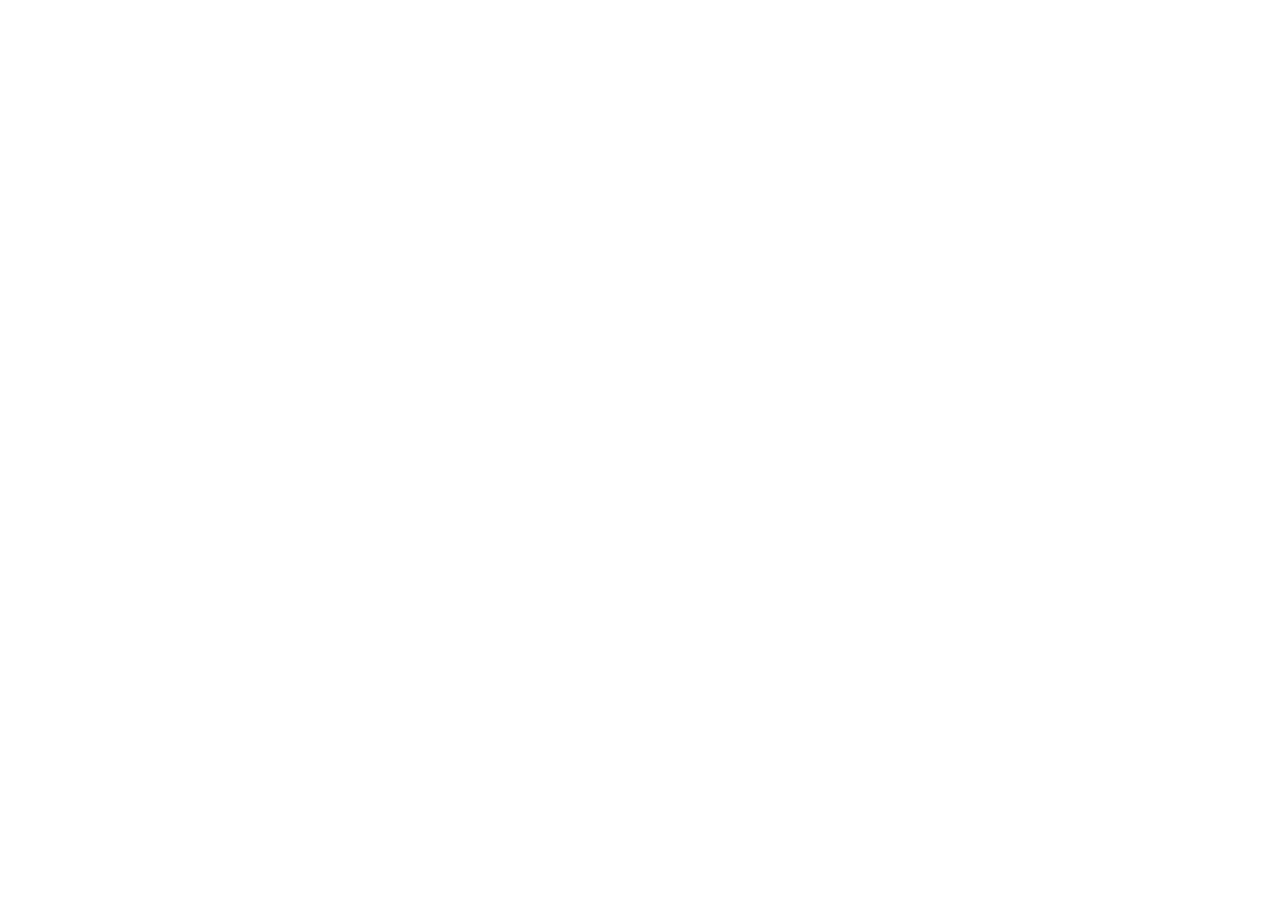
==== observational.html @ ff044c4d "Add files via upload" ====
<!DOCTYPE html>
<html lang="en">
<head>
<meta charset="utf-8">
<meta name="viewport" content="width=device-width, initial-scale=1">
<title>Observational study designs & sample size — Raghavan Parthasarathy</title>
<meta name="description" content="Cross-sectional, case-control, cohort and implementation research: design, sample size, pitfalls and interactive explorers.">
<meta name="author" content="Raghavan Parthasarathy">
<link rel="stylesheet" href="assets/site.css">
</head>
<body>
<div id="chrome"></div>
<div class="tabbar"><div class="tabbar-in" id="tabbar"></div></div>
<div class="shell" id="panes"></div>
<div id="author"></div>
<script src="assets/core.js"></script>
<script src="assets/explorers.js"></script>
<script>
/* =========================================================
   Reference registry.
   checked:true  = author, year, journal, volume and page range
                   verified against PubMed / publisher / indexing
                   service while this file was built.
   checked:false = not machine-verified (usually a book).
   No page or equation numbers are supplied. Fill your own.
   ========================================================= */
var REFS={

/* --- the logic of the case-control study --- */
cornfield1951:{a:"Cornfield J",y:1951,t:"A method of estimating comparative rates from clinical data. Applications to cancer of the lung, breast and cervix",s:"Journal of the National Cancer Institute 1951;11(6):1269–1275",checked:true,
 why:"The paper that made the case–control study respectable. Cornfield showed algebraically that when a disease is rare, the exposure odds ratio you can compute from cases and controls approximates the relative risk you actually wanted but could not measure. Every odds ratio you have ever interpreted as a risk ratio rests on this."},
cornfield1956:{a:"Cornfield J",y:1956,t:"A statistical problem arising from retrospective studies",s:"In: Neyman J, ed. Proceedings of the Third Berkeley Symposium on Mathematical Statistics and Probability, Volume 4. University of California Press, Berkeley: 135–148",checked:true,
 why:"The follow-up, where Cornfield works through interval estimation for the odds ratio. Cited constantly, read rarely."},
woolf1955:{a:"Woolf B",y:1955,t:"On estimating the relation between blood group and disease",s:"Annals of Human Genetics 1955;19(4):251–253",checked:true,
 why:"Three pages that gave epidemiology the variance of the log odds ratio, 1/a + 1/b + 1/c + 1/d. Every confidence interval around an odds ratio, and every precision-based sample size for one, traces back here."},
haldane1956:{a:"Haldane JBS",y:1956,t:"The estimation and significance of the logarithm of a ratio of frequencies",s:"Annals of Human Genetics 1956;20(4):309–311",checked:false,
 why:"The companion note that introduced the ½ continuity adjustment for zero cells — the origin of the 'add 0.5 to every cell' habit. Details not machine-verified in this build."},
mantel1959:{a:"Mantel N, Haenszel W",y:1959,t:"Statistical aspects of the analysis of data from retrospective studies of disease",s:"Journal of the National Cancer Institute 1959;22(4):719–748",checked:false,
 why:"The stratified estimator that let epidemiologists control confounding by hand. Still the reference for pooling across strata. Details not machine-verified in this build."},
miettinen1976:{a:"Miettinen OS",y:1976,t:"Estimability and estimation in case-referent studies",s:"American Journal of Epidemiology 1976;103(2):226–235",checked:true,
 why:"The single most important paper for understanding what a case–control study actually estimates. Miettinen showed the rarity assumption is an artefact of how you sample controls, not a property of the disease. Sample controls from those at risk at each case's onset (density sampling) and the odds ratio estimates the incidence rate ratio with no rarity assumption at all."},
greenland1982:{a:"Greenland S, Thomas DC",y:1982,t:"On the need for the rare disease assumption in case-control studies",s:"American Journal of Epidemiology 1982;116(3):547–553",checked:true,
 why:"Formalises Miettinen's argument and states precisely when the matched and unmatched odds ratios are consistent for the incidence density ratio. Read alongside Miettinen 1976, not instead of it."},
rodrigues1990:{a:"Rodrigues L, Kirkwood BR",y:1990,t:"Case-control designs in the study of common diseases: updates on the demise of the rare disease assumption and the choice of sampling scheme for controls",s:"International Journal of Epidemiology 1990;19(1):205–213",checked:true,
 why:"The paper to read first. It says explicitly that the earlier literature was mathematical and inaccessible to practising epidemiologists, and then explains the three control-sampling schemes in plain language. If you read one item on this page, read this one."},
knol2008:{a:"Knol MJ, Vandenbroucke JP, Scott P, Egger M",y:2008,t:"What do case-control studies estimate? Survey of methods and assumptions in published case-control research",s:"American Journal of Epidemiology 2008;168(9):1073–1081",checked:false,
 why:"An audit showing how rarely published case–control papers state which control-sampling scheme they used — and therefore what their odds ratio means. Details not machine-verified in this build."},

/* --- design types --- */
prentice1986:{a:"Prentice RL",y:1986,t:"A case-cohort design for epidemiologic cohort studies and disease prevention trials",s:"Biometrika 1986;73(1):1–11",checked:true,
 why:"Defines the case-cohort design: measure expensive covariates only on the cases plus a random subcohort drawn from the whole cohort at baseline. Because the subcohort is a sample of the base, the ratio you estimate is a risk ratio directly — no rarity assumption — and the same subcohort serves several different outcomes."},
kupper1975:{a:"Kupper LL, McMichael AJ, Spirtas R",y:1975,t:"A hybrid epidemiologic study design useful in estimating relative risk",s:"Journal of the American Statistical Association 1975;70(351):524–528",checked:false,
 why:"The case-base design, which anticipates the case-cohort idea by a decade. Volume and page details not machine-verified in this build."},
liddell1977:{a:"Liddell FDK, McDonald JC, Thomas DC",y:1977,t:"Methods of cohort analysis: appraisal by application to asbestos mining",s:"Journal of the Royal Statistical Society Series A 1977;140(4):469–491",checked:false,
 why:"An early and influential demonstration of sampling controls from the risk set inside a cohort — what we now call the nested case–control design. Details not machine-verified in this build."},
maclure1991:{a:"Maclure M",y:1991,t:"The case-crossover design: a method for studying transient effects on the risk of acute events",s:"American Journal of Epidemiology 1991;133(2):144–153",checked:true,
 why:"Each case serves as its own control: you compare exposure in the hazard window just before the event with exposure in earlier reference windows in the same person. Every fixed characteristic of that person — genotype, chronic habits, socioeconomic position — is controlled by construction. Illustrated with the triggering of myocardial infarction."},
maclure2000:{a:"Maclure M, Mittleman MA",y:2000,t:"Should we use a case-crossover design?",s:"Annual Review of Public Health 2000;21:193–221",checked:false,
 why:"The sober follow-up nine years later, covering when the design fails. Details not machine-verified in this build."},
suissa1995:{a:"Suissa S",y:1995,t:"The case-time-control design",s:"Epidemiology 1995;6(3):248–253",checked:false,
 why:"Extends the case-crossover to handle exposures with a secular time trend, by using a control series to estimate and remove the trend. Details not machine-verified in this build."},
farrington1995:{a:"Farrington CP",y:1995,t:"Relative incidence estimation from case series for vaccine safety evaluation",s:"Biometrics 1995;51(1):228–235",checked:false,
 why:"The self-controlled case series, the other major case-only design, widely used in vaccine safety. Details not machine-verified in this build."},
jackson2013:{a:"Jackson ML, Nelson JC",y:2013,t:"The test-negative design for estimating influenza vaccine effectiveness",s:"Vaccine 2013;31(17):2165–2168",checked:true,
 why:"Formalises the design now standard for vaccine effectiveness: enrol everyone presenting with the syndrome, test them all, and compare vaccination odds in test-positives with test-negatives. Restricting to care-seekers is the point — it holds health-seeking behaviour roughly constant between the two groups."},
sullivan2016:{a:"Sullivan SG, Tchetgen Tchetgen EJ, Cowling BJ",y:2016,t:"Theoretical basis of the test-negative study design for assessment of influenza vaccine effectiveness",s:"American Journal of Epidemiology 2016;184(5):345–353",checked:false,
 why:"Sets out the assumptions under which the test-negative odds ratio is unbiased. Details not machine-verified in this build."},
wacholder1:{a:"Wacholder S, McLaughlin JK, Silverman DT, Mandel JS",y:1992,t:"Selection of controls in case-control studies: I. Principles",s:"American Journal of Epidemiology 1992;135(9):1019–1028",checked:true,
 why:"The three principles that govern control selection: the study base principle (compare within one base), deconfounding, and comparable accuracy of exposure measurement. Any control group can be judged against these three."},
wacholder2:{a:"Wacholder S, Silverman DT, McLaughlin JK, Mandel JS",y:1992,t:"Selection of controls in case-control studies: II. Types of controls",s:"American Journal of Epidemiology 1992;135(9):1029–1041",checked:true,
 why:"Population, neighbourhood, hospital, registry, medical practice, friend and relative controls, each assessed against the principles in paper I, plus the problems of deceased controls and proxy respondents."},
wacholder3:{a:"Wacholder S, Silverman DT, McLaughlin JK, Mandel JS",y:1992,t:"Selection of controls in case-control studies: III. Design options",s:"American Journal of Epidemiology 1992;135(9):1042–1050",checked:true,
 why:"Matching, the control-to-case ratio, choosing between nested case–control and case-cohort, and two-stage sampling. This is where the design decisions that drive sample size actually get made."},
berkson1946:{a:"Berkson J",y:1946,t:"Limitations of the application of fourfold table analysis to hospital data",s:"Biometrics Bulletin 1946;2(3):47–53",checked:true,
 why:"Why hospital controls can manufacture associations that do not exist in the population. Berkson found that hospital data appeared to show diabetes protecting against gallbladder disease. It did not; the selection did. Reprinted with commentary in the International Journal of Epidemiology 2014;43(2):511–515."},

/* --- sample size methods --- */
schlesselman1974:{a:"Schlesselman JJ",y:1974,t:"Sample size requirements in cohort and case-control studies of disease",s:"American Journal of Epidemiology 1974;99(6):381–384",checked:true,
 why:"Four pages that put case–control sample size into the hands of epidemiologists. The move is simple and still the standard one: convert the odds ratio you want to detect into the exposure prevalence it implies among cases, then apply the ordinary two-proportion formula."},
schlesselman1982:{a:"Schlesselman JJ",y:1982,t:"Case-control studies: design, conduct, analysis",s:"Oxford University Press, New York",checked:false,
 why:"The book-length version and still the standard reference text for the design. Bibliographic details not machine-verified; locator not supplied."},
breslowday1980:{a:"Breslow NE, Day NE",y:1980,t:"Statistical methods in cancer research. Volume 1: the analysis of case-control studies",s:"IARC Scientific Publications No. 32. International Agency for Research on Cancer, Lyon",checked:false,
 why:"The canonical technical treatment. Free from the IARC publications site. Details not machine-verified; locator not supplied."},
fleiss1980:{a:"Fleiss JL, Tytun A, Ury HK",y:1980,t:"A simple approximation for calculating sample sizes for comparing independent proportions",s:"Biometrics 1980;36(2):343–346",checked:true,
 why:"The continuity-corrected two-proportion formula, generalised to unequal group sizes. This is what sits underneath almost every case–control sample size you will compute."},
casagrande1978:{a:"Casagrande JT, Pike MC, Smith PG",y:1978,t:"An improved approximate formula for calculating sample sizes for comparing two binomial distributions",s:"Biometrics 1978;34(3):483–486",checked:true,
 why:"The equal-allocation continuity correction that Fleiss, Tytun and Ury then generalised."},
connor1987:{a:"Connor RJ",y:1987,t:"Sample size for testing differences in proportions for the paired-sample design",s:"Biometrics 1987;43(1):207–211",checked:true,
 why:"The sample size formula for McNemar's test, which is what a pair-matched case–control study is analysed with. Deliberately more conservative than Miettinen's earlier approximation."},
miettinen1969:{a:"Miettinen OS",y:1969,t:"Individual matching with multiple controls in the case of all-or-none responses",s:"Biometrics 1969;25(2):339–355",checked:true,
 why:"The original treatment of power for individually matched designs with more than one control per case."},
ury1975:{a:"Ury HK",y:1975,t:"Efficiency of case-control studies with multiple controls per case: continuous or dichotomous data",s:"Biometrics 1975;31(3):643–649",checked:true,
 why:"Quantifies exactly what each additional control buys you. The relative efficiency of M controls per case compared with one is 2M/(M+1), which is where the familiar advice to stop at four comes from."},
gail1976:{a:"Gail M, Williams R, Byar DP, Brown C",y:1976,t:"How many controls?",s:"Journal of Chronic Diseases 1976;29(11):723–731",checked:true,
 why:"The paper everyone cites for the four-controls rule of thumb, and worth reading because it frames the question as a cost problem rather than a statistical one."},
dupont1988:{a:"Dupont WD",y:1988,t:"Power calculations for matched case-control studies",s:"Biometrics 1988;44(4):1157–1168",checked:true,
 why:"The practical parameterisation for matched designs: exposure prevalence among controls p₀, the odds ratio ψ, and — the crucial extra term — φ, the correlation in exposure between a case and its matched control. It quantifies the power you lose as matching makes case and control more alike in exposure."},
parker1986:{a:"Parker RA, Bregman DJ",y:1986,t:"Sample size for individually matched case-control studies",s:"Biometrics 1986;42(4):919–926",checked:false,
 why:"An alternative parameterisation for matched designs, still implemented in some software. Details not machine-verified in this build."},
hsieh1998:{a:"Hsieh FY, Bloch DA, Larsen MD",y:1998,t:"A simple method of sample size calculation for linear and logistic regression",s:"Statistics in Medicine 1998;17(14):1623–1634",checked:true,
 why:"How to inflate a two-group sample size when the analysis will be a regression adjusting for covariates. The variance inflation factor 1/(1 − R²) comes from here."},
lwanga1991:{a:"Lwanga SK, Lemeshow S",y:1991,t:"Sample size determination in health studies: a practical manual",s:"World Health Organization, Geneva. 80 pp. ISBN 92-4-154405-8",checked:true,
 why:"The field manual for prevalence surveys and simple comparative studies. Formulae in plain language, then fifty pages of look-up tables. Free from the WHO repository."},
cochran1977:{a:"Cochran WG",y:1977,t:"Sampling techniques",s:"3rd edition. Wiley, New York",checked:false,
 why:"The authority on survey sampling, including the finite population correction and the treatment of stratification and clustering. Details not machine-verified; locator not supplied."},
kish1965:{a:"Kish L",y:1965,t:"Survey sampling",s:"Wiley, New York",checked:false,
 why:"Where the design effect comes from as a concept. Details not machine-verified; locator not supplied."},
bennett1991:{a:"Bennett S, Woods T, Liyanage WM, Smith DL",y:1991,t:"A simplified general method for cluster-sample surveys of health in developing countries",s:"World Health Statistics Quarterly 1991;44(3):98–106",checked:true,
 why:"How to size and run a cluster survey when you are not a statistician: the self-weighting design based on the WHO Expanded Programme on Immunization, the rate of homogeneity, and how to get standard errors right for the design. Free from the WHO IRIS repository."},
henderson1982:{a:"Henderson RH, Sundaresan T",y:1982,t:"Cluster sampling to assess immunization coverage: a review of experience with a simplified sampling method",s:"Bulletin of the World Health Organization 1982;60(2):253–260",checked:false,
 why:"The original 30-by-7 EPI cluster survey. Details not machine-verified in this build."},
buderer1996:{a:"Buderer NMF",y:1996,t:"Statistical methodology: I. Incorporating the prevalence of disease into the sample size calculation for sensitivity and specificity",s:"Academic Emergency Medicine 1996;3(9):895–900",checked:true,
 why:"Relevant here because a diagnostic accuracy study is a cross-sectional study with two nested precision targets, and because it shows how prevalence drives the number you must screen."},

/* --- pitfalls and interpretation --- */
neyman1955:{a:"Neyman J",y:1955,t:"Statistics — servant of all sciences",s:"Science 1955;122(3166):401–406",checked:false,
 why:"The origin of prevalence–incidence bias, now usually called Neyman bias: prevalent cases are survivors, so a cross-sectional study of a disease with variable survival studies the determinants of surviving with it as much as the determinants of getting it. Details not machine-verified in this build."},
neymanpearson1933:{a:"Neyman J, Pearson ES",y:1933,t:"On the problem of the most efficient tests of statistical hypotheses",s:"Philosophical Transactions of the Royal Society of London, Series A 1933;231:289–337",checked:false,
 why:"Where α and β came from as a formal pair. Every sample size formula on this page is an application of the framework in this paper. Details not machine-verified in this build."},
wilson1927:{a:"Wilson EB",y:1927,t:"Probable inference, the law of succession, and statistical inference",s:"Journal of the American Statistical Association 1927;22(158):209–212",checked:false,
 why:"The score interval for a proportion, which behaves far better than the textbook Wald interval when the proportion is near 0 or 1 — exactly the situation in most prevalence surveys. Details not machine-verified in this build."},
agresti1998:{a:"Agresti A, Coull BA",y:1998,t:"Approximate is better than 'exact' for interval estimation of binomial proportions",s:"The American Statistician 1998;52(2):119–126",checked:false,
 why:"The modern case against the Wald interval, and for Wilson-type intervals. Details not machine-verified in this build."},
brown2001:{a:"Brown LD, Cai TT, DasGupta A",y:2001,t:"Interval estimation for a binomial proportion",s:"Statistical Science 2001;16(2):101–133",checked:false,
 why:"The definitive treatment of how badly the Wald interval behaves and why. Details not machine-verified in this build."},
hoenig2001:{a:"Hoenig JM, Heisey DM",y:2001,t:"The abuse of power: the pervasive fallacy of power calculations for data analysis",s:"The American Statistician 2001;55(1):19–24",checked:false,
 why:"Why computing power after you have the data tells you nothing the confidence interval has not already told you. Details not machine-verified in this build."},
schulz2005:{a:"Schulz KF, Grimes DA",y:2005,t:"Sample size calculations in randomised trials: mandatory and mystical",s:"The Lancet 2005;365(9467):1348–1353",checked:false,
 why:"On how often the reported calculation is reverse-engineered from the sample that was feasible. Written about trials, true of observational studies too. Details not machine-verified in this build."},
greenland2016:{a:"Greenland S, Mansournia MA, Altman DG",y:2016,t:"Sparse data bias: a problem hiding in plain sight",s:"BMJ 2016;352:i1981",checked:false,
 why:"What goes wrong when cells are small — the odds ratio from a logistic model becomes badly biased away from the null. A sample size problem that shows up at analysis. Details not machine-verified in this build."},
vonelm2007:{a:"von Elm E, Altman DG, Egger M, Pocock SJ, Gøtzsche PC, Vandenbroucke JP",y:2007,t:"The Strengthening the Reporting of Observational Studies in Epidemiology (STROBE) statement: guidelines for reporting observational studies",s:"The Lancet 2007;370(9596):1453–1457",checked:false,
 why:"Item 10 asks you to explain how the study size was arrived at. Most papers do not. Details not machine-verified in this build."},
rothman2008:{a:"Rothman KJ, Greenland S, Lash TL",y:2008,t:"Modern epidemiology",s:"3rd edition. Lippincott Williams & Wilkins, Philadelphia",checked:false,
 why:"The reference text for everything on this page. A 4th edition (Lash, VanderWeele, Haneuse, Rothman) exists — record which you used. Details not machine-verified; locator not supplied."}
};

/* =========================================================
   Glossary — every symbol, in words a non-statistician uses
   ========================================================= */
var GLOSSARY=[
 ['n','sample size','How many people (or pairs, or clusters) you need. In matched designs it means pairs, not individuals — read the label carefully.'],
 ['&alpha;','significance level','How often you are willing to cry wolf. At α = 0.05 you accept a 1-in-20 chance of declaring an association when there is none. It is a convention, not a law of nature.'],
 ['&beta;','type II error rate','How often you are willing to miss something real. Power is 1 − β.'],
 ['1&minus;&beta;','power','The chance you will detect the association if it truly exists at the size you specified. At 80% power you accept a 1-in-5 chance of missing it — which is a lot more risk than most people realise they have signed up for.'],
 ['z<sub>1&minus;&alpha;/2</sub>','significance multiplier','A fixed number that comes from α. 1.96 for two-sided 5%, 2.576 for 1%. Nothing more mysterious than that.'],
 ['z<sub>1&minus;&beta;</sub>','power multiplier','A fixed number that comes from power. 0.842 for 80%, 1.282 for 90%.'],
 ['p','prevalence or proportion','The fraction of a group with the characteristic. In a survey, what you are trying to measure. In a comparison, what you are comparing.'],
 ['d','absolute precision','How far off you are willing to be, in percentage points. d = 0.05 means you will accept an answer of ±5 points.'],
 ['&epsilon;','relative precision','How far off you are willing to be, as a fraction of the thing itself. ±20% of a prevalence of 2% is ±0.4 points, which is a brutally demanding target.'],
 ['p<sub>0</sub>','exposure among controls','The fraction of people <em>without</em> the disease who had the exposure. In a case–control study this is the number you have to find from external data, and it drives the answer more than anything else.'],
 ['p<sub>1</sub>','exposure among cases','The fraction of people <em>with</em> the disease who had the exposure. You do not guess this — you derive it from p₀ and the odds ratio you want to detect.'],
 ['OR, &psi;','odds ratio','How much more common the exposure is among cases than controls, expressed as a ratio of odds. The quantity a case–control study actually estimates.'],
 ['RR','risk ratio','How much more likely the disease is among the exposed. What you usually wanted. The odds ratio approximates it only when the disease is uncommon, or when you sampled controls in one of the specific ways described below.'],
 ['k, M','controls per case','How many controls you recruit for each case. Raising it helps, but with sharply diminishing returns after about four.'],
 ['&phi;','matching correlation','How similar a case and its matched control are in their exposure, on a scale from 0 to 1. The more successfully you matched on something related to the exposure, the higher φ is, and the more people you need. This is the price of matching.'],
 ['&pi;<sub>10</sub>, &pi;<sub>01</sub>','discordant pair probabilities','In a matched study, the fractions of pairs where the case was exposed but the control was not, and vice versa. Pairs where both or neither were exposed contribute nothing to the analysis.'],
 ['DE','design effect','How much your effective sample size shrinks because you sampled in clusters rather than individually. DE = 2 means you need twice as many people to learn the same amount.'],
 ['&rho;','intracluster correlation','How alike people in the same village or clinic are. Small numbers matter a lot when clusters are large.'],
 ['N','population size','Used only for the finite population correction, and only worth bothering with when your sample is more than about 5% of the population.'],
 ['VIF','variance inflation factor','How much extra sample you need because the analysis will adjust for covariates that are correlated with the exposure. Equals 1/(1 − R²).'],
 ['R<sup>2</sup>','covariate correlation','How much of the exposure is explained by the confounders you will adjust for. If they explain nothing, adjustment is free; if they explain half, you need twice the sample.']
];
</script>
<script>
/* ==========================================================
   Content sections
   ========================================================== */
var V=function(s){return '<span class="m">'+s+'</span>';};
var FR=function(a,b){return '<span class="frac"><span>'+a+'</span><span>'+b+'</span></span>';};
var SQ=function(s){return '&radic;<span class="rad">'+s+'</span>';};
var zA='<span class="m">z</span><sub>1&minus;&alpha;/2</sub>', zB='<span class="m">z</span><sub>1&minus;&beta;</sub>';

/* ===== EXTRA REFERENCES: cohort + implementation research ===== */
Object.assign(REFS,{
doll1954:{a:"Doll R, Hill AB",y:1954,t:"The mortality of doctors in relation to their smoking habits: a preliminary report",s:"British Medical Journal 1954;1(4877):1451–1455",checked:false,link:"https://pubmed.ncbi.nlm.nih.gov/13160495/",
 why:"The British Doctors Study. The founding demonstration that a cohort followed prospectively can establish an exposure–disease relationship, and still the best worked example of why follow-up duration matters more than headcount. Details not machine-verified in this build."},
breslowday1987:{a:"Breslow NE, Day NE",y:1987,t:"Statistical methods in cancer research. Volume 2: the design and analysis of cohort studies",s:"IARC Scientific Publications No. 82. International Agency for Research on Cancer, Lyon",checked:false,link:"https://publications.iarc.fr/",
 why:"The technical companion to Volume 1. Person-time, standardised rates, Poisson regression, and the sample size implications of each. Free from IARC. Locator not supplied."},
gail1974:{a:"Gail M",y:1974,t:"Power computations for designing comparative Poisson trials",s:"Biometrics 1974;30(2):231–237",checked:false,link:"https://pubmed.ncbi.nlm.nih.gov/4833140/",
 why:"Sample size for comparing event rates in person-time, which is what a cohort with variable follow-up actually needs. Details not machine-verified in this build."},
peduzzi1996:{a:"Peduzzi P, Concato J, Kemper E, Holford TR, Feinstein AR",y:1996,t:"A simulation study of the number of events per variable in logistic regression analysis",s:"Journal of Clinical Epidemiology 1996;49(12):1373–1379",checked:false,link:"https://pubmed.ncbi.nlm.nih.gov/8970487/",
 why:"Origin of the ten-events-per-variable rule. In a cohort the binding constraint on your regression is the number of events, not the number of people. Details not machine-verified in this build."},
vittinghoff2007:{a:"Vittinghoff E, McCulloch CE",y:2007,t:"Relaxing the rule of ten events per variable in logistic and Cox regression",s:"American Journal of Epidemiology 2007;165(6):710–718",checked:false,link:"https://pubmed.ncbi.nlm.nih.gov/17182981/",
 why:"Shows the rule is conservative in many realistic settings. Read alongside Peduzzi rather than instead of it. Details not machine-verified in this build."},
riley2019:{a:"Riley RD, Snell KIE, Ensor J, et al.",y:2019,t:"Minimum sample size for developing a multivariable prediction model (three-part series)",s:"Statistics in Medicine 2019",checked:false,link:"https://cran.r-project.org/package=pmsampsize",
 why:"If the cohort's purpose is a prediction model rather than an association, none of the formulae here apply. Use pmsampsize. Details not machine-verified in this build."},
clark2002:{a:"Clark TG, Altman DG, De Stavola BL",y:2002,t:"Quantification of the completeness of follow-up",s:"The Lancet 2002;359(9314):1309–1310",checked:false,link:"https://pubmed.ncbi.nlm.nih.gov/11965278/",
 why:"How to report follow-up completeness honestly, using person-time rather than headcount. Details not machine-verified in this build."},
curran2012:{a:"Curran GM, Bauer M, Mittman B, Pyne JM, Stetler C",y:2012,t:"Effectiveness-implementation hybrid designs: combining elements of clinical effectiveness and implementation research to enhance public health impact",s:"Medical Care 2012;50(3):217–226",checked:true,link:"https://pubmed.ncbi.nlm.nih.gov/22310560/",
 why:"Defines the three hybrid types. Type 1 tests effectiveness while observing implementation; type 2 tests both; type 3 tests an implementation strategy while watching clinical outcomes. Knowing which type you are running determines which outcome your sample size is powered for — the single most common failure in implementation protocols."},
bernal2017:{a:"Lopez Bernal J, Cummins S, Gasparrini A",y:2017,t:"Interrupted time series regression for the evaluation of public health interventions: a tutorial",s:"International Journal of Epidemiology 2017;46(1):348–355",checked:true,link:"https://pubmed.ncbi.nlm.nih.gov/27283160/",
 why:"The standard tutorial, with a worked example on the Italian smoking ban and downloadable data and code. Covers over-dispersion, autocorrelation, seasonality and time-varying confounding. Note that the original regression equation contained an error, corrected in 2020 — use the corrigendum's version."},
bernalCorr:{a:"Lopez Bernal J, Cummins S, Gasparrini A",y:2020,t:"Corrigendum to: Interrupted time series regression for the evaluation of public health interventions: a tutorial",s:"International Journal of Epidemiology 2020;49(4):1414",checked:true,link:"https://pubmed.ncbi.nlm.nih.gov/32879971/",
 why:"The correction. The originally published algebraic definition of the ITS model could lead to erroneous interpretation of the parameters. The corrected model is Yt = β₀ + β₁T + β₂Xt + β₃(T − T₀)Xt. If you learned ITS from the 2017 paper before 2020, re-read this."},
bernalControls:{a:"Lopez Bernal J, Cummins S, Gasparrini A",y:2018,t:"The use of controls in interrupted time series studies of public health interventions",s:"International Journal of Epidemiology 2018",checked:false,link:"https://academic.oup.com/ije",
 why:"The companion on controlled ITS, which is what turns a weak design into a reasonably strong one. Details not machine-verified in this build."},
wagner2002:{a:"Wagner AK, Soumerai SB, Zhang F, Ross-Degnan D",y:2002,t:"Segmented regression analysis of interrupted time series studies in medication use research",s:"Journal of Clinical Pharmacy and Therapeutics 2002;27(4):299–309",checked:false,link:"https://pubmed.ncbi.nlm.nih.gov/12174032/",
 why:"The other standard ITS tutorial, and the source of the widely quoted guidance on how many time points you need. Details not machine-verified in this build."},
proctor2011:{a:"Proctor E, Silmere H, Raghavan R, et al.",y:2011,t:"Outcomes for implementation research: conceptual distinctions, measurement challenges, and research agenda",s:"Administration and Policy in Mental Health 2011;38(2):65–76",checked:false,link:"https://pubmed.ncbi.nlm.nih.gov/20957426/",
 why:"Defines the eight implementation outcomes — acceptability, adoption, appropriateness, feasibility, fidelity, cost, penetration, sustainability — that are distinct from clinical outcomes and must be powered separately. Details not machine-verified in this build."},
glasgow1999:{a:"Glasgow RE, Vogt TM, Boles SM",y:1999,t:"Evaluating the public health impact of health promotion interventions: the RE-AIM framework",s:"American Journal of Public Health 1999;89(9):1322–1327",checked:false,link:"https://pubmed.ncbi.nlm.nih.gov/10474547/",
 why:"Reach, Effectiveness, Adoption, Implementation, Maintenance. The framework that tells you which quantities an implementation study must measure. Details not machine-verified in this build."},
dimick2014:{a:"Dimick JB, Ryan AM",y:2014,t:"Methods for evaluating changes in health care policy: the difference-in-differences approach",s:"JAMA 2014;312(22):2401–2402",checked:false,link:"https://pubmed.ncbi.nlm.nih.gov/25490331/",
 why:"The clearest short statement of difference-in-differences and its parallel-trends assumption. Details not machine-verified in this build."}
});

/* ===== NEW SECTIONS ===== */
var COHORT_SECTION={id:'cohort',nav:'Cohort studies',title:'Cohort studies: sizing a study that has to wait',html:
`<p>A cohort study samples on exposure and waits. That single structural fact — that you are buying <em>time</em> as well as people — changes almost everything about how the sample size is argued.</p>
<p>In a case–control study the cases already exist. In a cohort study you must generate them, and generating them costs follow-up. The design question is therefore never simply "how many people?" It is always "how many people, followed for how long, yielding how many events?"</p>

<h3>The types, and what each one changes</h3>
<table>
<tr><th>Type</th><th>What it is</th><th>What changes in the sizing</th></tr>
<tr class="hl"><td><b>Prospective (concurrent)</b></td><td>Assemble now, measure exposure now, follow forward</td><td>The default. You control measurement quality; you pay in calendar time</td></tr>
<tr><td><b>Retrospective (historical)</b></td><td>Exposure already recorded in the past; outcomes already accrued</td><td>Follow-up is free but fixed. The binding question becomes: does the existing record contain enough events? Back-solve for power</td></tr>
<tr><td><b>Ambidirectional</b></td><td>Historical exposure, continuing follow-up forward</td><td>Two accrual phases; compute expected events separately for each</td></tr>
<tr><td><b>Fixed cohort</b></td><td>Closed membership, everyone enters at once</td><td>Cumulative incidence sizing works. Everyone has the same follow-up</td></tr>
<tr><td><b>Open / dynamic cohort</b></td><td>People enter and leave over time</td><td><b>Cumulative incidence sizing is wrong.</b> Work in person-time and rates</td></tr>
<tr><td><b>Multi-outcome cohort</b></td><td>One assembled population, many outcomes studied</td><td>Size for the outcome you most need to detect, then state the power for the others honestly rather than pretending the study was powered for all of them</td></tr>
<tr><td><b>Cohort for prediction</b></td><td>The goal is a risk model, not an association</td><td>None of these formulae apply. Use the Riley approach and pmsampsize</td></tr>
</table>

<h3>The four ways to size a cohort, and how to choose</h3>
<p>Which you use depends on what you can actually specify, which in turn depends on the design.</p>
<table>
<tr><th>Route</th><th>Use when</th><th>You must supply</th></tr>
<tr><td><b>1. Two cumulative incidences</b></td><td>Fixed cohort, equal and complete follow-up</td><td>Risk in unexposed, risk ratio, allocation</td></tr>
<tr><td><b>2. Two rates (person-time)</b></td><td>Open cohort, or follow-up varies</td><td>Rate in unexposed, rate ratio, average follow-up</td></tr>
<tr><td><b>3. Number of events</b></td><td>Time-to-event outcome analysed by Cox or log-rank</td><td>Hazard ratio, allocation, expected event probability</td></tr>
<tr><td><b>4. Events per variable</b></td><td>The primary analysis is a multivariable model</td><td>Number of covariates. This is a <em>floor</em>, not a substitute for routes 1–3</td></tr>
</table>

<div class="plainbox">
<p><b>The mental model that keeps you out of trouble:</b> a cohort study's power lives in the <b>events</b>, not the participants. Ten thousand people with twelve outcomes between them is a weaker study than four hundred people with sixty. When you present a cohort sample size, present the expected number of events beside the headcount. If a protocol only gives you a headcount, the number of events has not been thought about.</p>
</div>

<h3>Route 1 — cumulative incidence</h3>
<p>Mechanically this is the two-proportion comparison you already know, with p₀ the risk in the unexposed over the whole follow-up period and p₁ = RR × p₀.</p>
<div class="eq"><div class="lbl">Exposed group, k unexposed per exposed</div>
${V('n')}<sub>exp</sub> = ${FR('['+zA+' '+SQ('(1+1/'+V('k')+')'+V('p&#772;')+'(1&minus;'+V('p&#772;')+')')+' + '+zB+' '+SQ(V('p')+'<sub>1</sub>(1&minus;'+V('p')+'<sub>1</sub>) + '+V('p')+'<sub>0</sub>(1&minus;'+V('p')+'<sub>0</sub>)/'+V('k'))+']<sup>2</sup>','('+V('p')+'<sub>1</sub> &minus; '+V('p')+'<sub>0</sub>)<sup>2</sup>')}</div>
<p>Two cohort-specific warnings that do not arise in a trial.</p>
<ul>
<li><b>Exposure prevalence is usually the binding constraint, not the formula.</b> If the calculation says you need 219 exposed people and only 15% of your source population is exposed, you must screen roughly 1,460 to get them — and you will be sitting on 1,241 unexposed people when you only needed 219. Recruit at a higher ratio, or accept the cost.</li>
<li><b>Loss to follow-up is not attrition.</b> Inflating by 1/(1 − loss) protects your power and does nothing whatever about the near-certainty that people lost differ from those retained. Budget for tracing; plan a sensitivity analysis; report completeness in person-time as Clark and colleagues recommend, not as a headcount percentage.</li>
</ul>

<div class="calc" id="c-coh">
<h4>Cohort sizing — cumulative incidence, with the screening reality</h4>
<div class="row">
<div class="fieldc"><label>Risk in unexposed p₀</label><input type="number" id="ch_p0" value="0.10" step="0.01" min="0.0001" max="0.99"></div>
<div class="fieldc"><label>Risk ratio to detect</label><input type="number" id="ch_rr" value="2.0" step="0.1" min="0.01"></div>
<div class="fieldc"><label>Unexposed per exposed (k)</label><input type="number" id="ch_k" value="1" step="1" min="0.1" max="20"></div>
<div class="fieldc"><label>Exposure prevalence in source</label><input type="number" id="ch_pe" value="0.15" step="0.05" min="0.01" max="0.99"></div>
<div class="fieldc"><label>Loss to follow-up</label><input type="number" id="ch_l" value="0.15" step="0.05" min="0" max="0.8"></div>
<div class="fieldc"><label>Power</label><select id="ch_pw"><option value="0.80">80%</option><option value="0.90">90%</option></select></div>
</div>
<div class="out" id="ch_out"></div>
</div>

<h3>Route 2 — person-time, and why the open cohort demands it</h3>
<p>People enter late, die of something else, emigrate, or are censored at the end of the study. Counting heads treats a person followed for two months as equal to one followed for nine years. Person-time does not.</p>
<div class="eq"><div class="lbl">Person-time required, log rate ratio scale</div>
${V('T')}<sub>0</sub> = ${FR('('+zA+' + '+zB+')<sup>2</sup> (1/'+V('&lambda;')+'<sub>0</sub> + 1/'+V('k&lambda;')+'<sub>1</sub>)','[ln('+V('&lambda;')+'<sub>1</sub>/'+V('&lambda;')+'<sub>0</sub>)]<sup>2</sup>')}
<div style="margin-top:.5rem;font-size:.9rem;color:var(--ink2)">then participants = person-years ÷ average years of follow-up each</div></div>
<div class="plainbox"><p>The output is <b>person-years, and turning them into participants is a separate design decision that the formula refuses to make for you.</b> Four thousand person-years is 2,000 people for two years or 800 people for five. Those two studies cost different amounts, lose different fractions to follow-up, and are exposed to different amounts of secular change in the outcome. Decide deliberately.</p></div>

<div class="calc" id="c-cohpt">
<h4>Cohort sizing — person-time, and the duration trade-off</h4>
<div class="row">
<div class="fieldc"><label>Rate in unexposed, per person-year</label><input type="number" id="pt_l0" value="0.02" step="0.005" min="0.000001"></div>
<div class="fieldc"><label>Rate ratio to detect</label><input type="number" id="pt_rr" value="1.8" step="0.1" min="0.01"></div>
<div class="fieldc"><label>Unexposed per exposed</label><input type="number" id="pt_k" value="1" step="1" min="0.1" max="20"></div>
<div class="fieldc"><label>Power</label><select id="pt_pw"><option value="0.80">80%</option><option value="0.90">90%</option></select></div>
</div>
<div class="out" id="pt_out"></div>
</div>

<h3>Route 4 — the events-per-variable floor</h3>
<p>If the analysis is a multivariable model — and in a cohort it nearly always is — the number of events limits how many covariates you can honestly adjust for. Peduzzi and colleagues' simulations gave the rule of roughly ten events per variable; Vittinghoff and McCulloch later showed it is conservative in many settings. Treat it as a floor to check, not a target to aim at.</p>
<div class="note bad"><b>This is where cohort protocols quietly fail.</b> A study powered to detect a risk ratio of 2 for one exposure may need 66 events. Its analysis plan then lists twelve confounders. Twelve variables at ten events each demands 120 events. The study is adequately powered for the crude comparison and underpowered for the adjusted one that will actually be reported. Check both.</p></div>

<h3>Cohort-specific pitfalls</h3>
<table>
<tr><th>Pitfall</th><th>What happens</th><th>Can sample size fix it?</th></tr>
<tr><td><b>Healthy-worker effect</b></td><td>The exposed are employed and therefore healthier than the general population you used as comparison</td><td>No. Use an internal unexposed comparison group from the same workforce</td></tr>
<tr><td><b>Immortal time bias</b></td><td>Person-time before the exposure could have occurred is wrongly assigned to the exposed group, manufacturing a protective effect</td><td>No. Define exposure and the start of follow-up at the same instant</td></tr>
<tr><td><b>Differential loss to follow-up</b></td><td>Attrition related to both exposure and outcome</td><td>No. Inflation protects power only</td></tr>
<tr><td><b>Time-varying exposure treated as fixed</b></td><td>People who stop or start exposure are misclassified for most of their follow-up</td><td>No. Split person-time at each change</td></tr>
<tr><td><b>Competing risks ignored</b></td><td>People who die of something else cannot have the outcome; Kaplan–Meier overstates cumulative incidence</td><td>No. Use cumulative incidence functions; this also changes the expected event count</td></tr>
<tr><td><b>Too few events for the model</b></td><td>Sparse-data bias inflates the adjusted estimate away from the null</td><td><b>Yes</b> — this one is genuinely a sample size problem</td></tr>
<tr><td><b>Outcome rate lower than assumed</b></td><td>The commonest cause of a failed cohort. Programme rates are usually optimistic</td><td>Partly. Build in an event-driven rather than time-driven stopping point, and sweep the rate</td></tr>
</table>
<div class="note good"><b>The single most useful design move in a cohort:</b> plan to stop on <b>events accrued</b>, not on calendar time elapsed. Then if your background rate assumption was wrong, the study extends rather than failing. Trials have done this for decades; cohorts rarely do.</div>`};

var IMPL_SECTION={id:'implementation',nav:'Implementation research designs',title:'Three implementation research designs',html:
`<p>Implementation research asks a different question from effectiveness research. Effectiveness asks <em>does this work?</em> Implementation asks <em>can this be made to happen, at scale, in real services, and what does it take?</em> The designs below exist because the second question rarely tolerates individual randomisation.</p>
<div class="note"><b>Where stepped-wedge lives.</b> The stepped-wedge cluster randomised trial is the fourth great implementation design and the most statistically demanding. It is covered in full, with its own sample size machinery, on the companion trials site — see the link in the masthead.</div>

<h3>What changes when the question is implementation</h3>
<p>Three things, and each has a sample size consequence.</p>
<ol>
<li><b>The outcome may not be clinical.</b> Proctor and colleagues distinguish eight implementation outcomes — acceptability, adoption, appropriateness, feasibility, fidelity, cost, penetration, sustainability. These are measured on providers, clinics or systems, not patients, so the <b>unit of analysis and therefore the unit of sample size changes.</b> Powering on 4,000 patients when the outcome is adoption by 12 clinics is a category error.</li>
<li><b>The unit of randomisation is almost always a cluster.</b> Which means design effects, intracluster correlation, and a number of clusters that is usually small enough to worry about.</li>
<li><b>The intervention arrives gradually.</b> Implementation is not a switch. Fidelity ramps up over months, which means a treatment effect that varies with exposure time, which the standard analysis models assume away.</li>
</ol>

<h3 style="border-bottom-width:2px">Design 1 — Hybrid effectiveness–implementation</h3>
<p>Curran and colleagues' 2012 typology. The insight is that waiting for effectiveness to be proven before studying implementation wastes years, so blend them deliberately, and declare which blend you are running.</p>
<table>
<tr><th>Type</th><th>Primary focus</th><th>Secondary</th><th>Power the study on</th></tr>
<tr><td><b>Type 1</b></td><td>Clinical effectiveness</td><td>Observe implementation; gather qualitative and descriptive data</td><td>The <b>clinical</b> outcome. Implementation data are descriptive and need a sampling plan, not a power calculation</td></tr>
<tr class="hl"><td><b>Type 2</b></td><td>Both, equally, a priori</td><td>—</td><td><b>Both.</b> Two calculations; take the larger; state that the study is co-primary and handle the multiplicity</td></tr>
<tr><td><b>Type 3</b></td><td>An implementation strategy</td><td>Observe clinical outcomes</td><td>The <b>implementation</b> outcome — usually at cluster level. Clinical outcomes are secondary and should be reported as such</td></tr>
</table>
<div class="note bad"><b>The commonest failure in hybrid protocols.</b> The title says "type 2 hybrid", the sample size section powers only the clinical outcome, and the implementation outcome is then reported with a confidence interval so wide it supports any conclusion. If you claim type 2, show two calculations.</div>
<div class="plainbox"><p>The practical tension in type 2 and type 3 designs: the clinical outcome has thousands of patients and the implementation outcome has perhaps fifteen clinics. Fifteen units is very few. You will often find that no feasible study can power the implementation outcome as a hypothesis test — in which case say so, and size for <b>precision around the implementation estimate</b> instead, which is an honest and defensible objective.</p></div>

<h3 style="border-bottom-width:2px">Design 2 — Interrupted time series</h3>
<p>A population-level outcome is measured repeatedly before and after an intervention that started at a known moment. The pre-intervention trend is the counterfactual: what would have happened had nothing changed. Strong for policies, bans, guideline changes, programme rollouts — anything that happens to everyone at once and so cannot be randomised.</p>
<div class="eq"><div class="lbl">Segmented regression — the corrected specification</div>
${V('Y')}<sub>t</sub> = ${V('&beta;')}<sub>0</sub> + ${V('&beta;')}<sub>1</sub>${V('T')} + ${V('&beta;')}<sub>2</sub>${V('X')}<sub>t</sub> + ${V('&beta;')}<sub>3</sub>(${V('T')} &minus; ${V('T')}<sub>0</sub>)${V('X')}<sub>t</sub>
<div style="margin-top:.55rem;font-size:.9rem;color:var(--ink2)">${V('T')} = time since the series began · ${V('X')}<sub>t</sub> = 0 before the intervention, 1 after · ${V('T')}<sub>0</sub> = the time of the intervention</div></div>
<table>
<tr><th>Term</th><th>Means</th></tr>
<tr><td>β₀</td><td>The level of the outcome at the very start of the series</td></tr>
<tr><td>β₁</td><td>The underlying trend before anything happened — the slope you were already on</td></tr>
<tr><td>β₂</td><td><b>The immediate step.</b> Did the level jump at the moment the intervention began?</td></tr>
<tr><td>β₃</td><td><b>The change in slope.</b> Did the trajectory bend afterwards?</td></tr>
</table>
<div class="note"><b>Read this before you cite the tutorial.</b> The 2017 paper's original equation was algebraically defined in a way that could lead to erroneous interpretation of the parameters. A corrigendum published in 2020 gives the correct form, reproduced above — note the (T − T₀) term rather than T. If you learned ITS from the original, check which version your code implements. This is a live source of misinterpreted β₃ estimates in the published literature.</div>

<div class="plainbox"><p><b>What drives the sample size here is not people — it is time points.</b> You need enough observations before the interruption to establish the pre-existing trend with confidence, and enough after to separate a step from a slope. A study with 60,000 patients spread over eight monthly time points is a weak ITS. A study with 600 patients over sixty monthly points is a strong one.</p></div>
<h4>What determines power in an ITS</h4>
<ul>
<li><b>Number of time points, especially before.</b> Common practical guidance is a minimum in the region of a dozen points either side; more is better, and seasonal outcomes need at least two full cycles before to model seasonality at all.</li>
<li><b>Events per time point.</b> Sparse counts make each point noisy and the trend unidentifiable. Aggregating monthly rather than weekly trades resolution for stability.</li>
<li><b>Autocorrelation.</b> Adjacent points are correlated, which shrinks your effective number of observations exactly as clustering does. Ignoring it produces standard errors that are too small and a false positive.</li>
<li><b>Where the interruption sits.</b> An interruption near either end of the series gives you almost no leverage on one of the two segments.</li>
</ul>

<figure id="fig-its"></figure>

<div class="calc" id="c-its">
<h4>Interrupted time series — is your series long enough?</h4>
<div class="row">
<div class="fieldc"><label>Time points before</label><input type="number" id="it_pre" value="24" step="1" min="2"></div>
<div class="fieldc"><label>Time points after</label><input type="number" id="it_post" value="24" step="1" min="2"></div>
<div class="fieldc"><label>Events per time point (average)</label><input type="number" id="it_ev" value="40" step="5" min="1"></div>
<div class="fieldc"><label>Seasonal outcome?</label><select id="it_se"><option value="0">No</option><option value="1">Yes, annual cycle</option></select></div>
<div class="fieldc"><label>Series frequency</label><select id="it_fr"><option value="12">Monthly</option><option value="52">Weekly</option><option value="4">Quarterly</option></select></div>
</div>
<div class="out" id="it_out"></div>
</div>

<h4>ITS pitfalls</h4>
<table>
<tr><th>Pitfall</th><th>Consequence</th><th>Remedy</th></tr>
<tr><td>Autocorrelation unmodelled</td><td>Intervals too narrow; spurious significance</td><td>Test with Durbin–Watson; model with Prais–Winsten, ARIMA or Newey–West errors</td></tr>
<tr><td>Seasonality unmodelled</td><td>Season mistaken for effect</td><td>Fourier terms or month indicators; needs ≥2 cycles pre</td></tr>
<tr><td>Co-intervention at the same moment</td><td>Effect is unattributable</td><td>A control series that received the co-intervention but not the intervention</td></tr>
<tr><td>Phase-in period</td><td>The step is smeared and attenuated</td><td>Exclude a defined transition window from the model and say so</td></tr>
<tr><td>Regression to the mean</td><td>Intervention triggered by a spike; the fall was going to happen anyway</td><td>Extend the pre-period; use a control series</td></tr>
<tr><td>Autoregression in the outcome itself</td><td>An epidemic outcome is not a regression line</td><td>Do not use ITS for transmissible disease incidence without a transmission-aware model</td></tr>
</table>
<div class="note good"><b>The single upgrade that most improves an ITS:</b> add a control series — a comparable population that did not receive the intervention but shares the same secular trends and shocks. A controlled ITS handles most of the threats above at once, and Lopez Bernal and colleagues wrote a whole follow-up paper on exactly this.</div>

<h3 style="border-bottom-width:2px">Design 3 — Difference-in-differences</h3>
<p>Two groups, two periods. One group gets the intervention, one does not; both are measured before and after. The change in the control group estimates what would have happened to the intervention group anyway, and the difference between the two changes is the effect.</p>
<div class="eq"><div class="lbl">The estimator</div>
DiD = (${V('Ȳ')}<sub>int,post</sub> &minus; ${V('Ȳ')}<sub>int,pre</sub>) &minus; (${V('Ȳ')}<sub>ctl,post</sub> &minus; ${V('Ȳ')}<sub>ctl,pre</sub>)
<div style="margin-top:.55rem;font-size:.9rem;color:var(--ink2)">equivalently, the coefficient on group × period in a regression with group and period main effects</div></div>
<div class="plainbox"><p><b>Everything rests on one assumption:</b> that in the absence of the intervention, the two groups' outcomes would have moved in <em>parallel</em>. Not that they were at the same level — they almost never are, and that is precisely what the design forgives — but that they were changing at the same rate. This is the parallel-trends assumption, and it is an assumption, not a finding.</p></div>
<p>You cannot test parallel trends in the post-period, because that is the thing you are estimating. You can and must test it in the pre-period, which is why <b>difference-in-differences needs multiple pre-intervention time points, not one.</b> A single before-measurement in each group leaves the central assumption entirely unexamined, and reviewers who know the design will say so.</p>
<h4>Sample size for difference-in-differences</h4>
<ul>
<li>If groups are clusters — the usual case — this is a cluster randomised design with baseline measurement. Size it that way: number of clusters is what matters, and the design effect applies.</li>
<li>Baseline measurement buys real efficiency, exactly as a paired design does, in proportion to the correlation between the baseline and follow-up cluster means. High correlation, substantial saving.</li>
<li>The variance is a sum over four means, so the effective standard error is larger than in a simple two-group comparison. A crude planning approximation is to size the two-group comparison and then inflate, unless you have the cluster-level correlation to do it properly.</li>
</ul>
<h4>Difference-in-differences pitfalls</h4>
<table>
<tr><th>Pitfall</th><th>Consequence</th></tr>
<tr><td>Parallel trends assumed, never examined</td><td>The entire estimate is unfounded. Show the pre-period trends in a figure</td></tr>
<tr><td>Differential shocks</td><td>Something else hit one group and not the other during the study window</td></tr>
<tr><td>Compositional change</td><td>The people in each group changed over the period; you are comparing different populations, not the same one over time</td></tr>
<tr><td>Too few clusters</td><td>With a handful of units per arm, standard errors are unreliable; use permutation inference</td></tr>
<tr><td>Staggered adoption analysed as simple DiD</td><td>When units adopt at different times, the two-way fixed-effects estimator can be badly biased — an active area of econometric work, and a reason to prefer a stepped-wedge analysis framework if adoption really is staggered</td></tr>
</table>

<h3>Choosing among the three, and the fourth</h3>
<table>
<tr><th>Situation</th><th>Design</th></tr>
<tr><td>Intervention works; question is whether it can be delivered</td><td>Hybrid type 3</td></tr>
<tr><td>Intervention promising; want both answers at once</td><td>Hybrid type 2</td></tr>
<tr><td>Policy hit everyone simultaneously; long routine data series exists</td><td>Interrupted time series (controlled if possible)</td></tr>
<tr><td>Some districts adopted, others did not, one changeover point</td><td>Difference-in-differences</td></tr>
<tr><td>All units will eventually adopt; you control the order</td><td><b>Stepped wedge</b> — randomise the order. See the trials site</td></tr>
</table>`};


var SECTIONS=[

/* ================= 0. FRAME ================= */
{id:'frame',nav:'Start here: what a calculation is',title:'A sample size is four numbers and an argument',html:
`<p>Before any formula, the shape of the thing. Every sample size calculation in epidemiology is built from at most four ingredients, and once you can name them you can read any formula in the literature.</p>
<table>
<tr><th>Ingredient</th><th>What it is</th><th>Where it comes from</th></tr>
<tr><td><b>How wrong you'll tolerate being in one direction</b> (α)</td><td>The chance of announcing an association that is not there</td><td>Convention. 0.05, almost always, for no deep reason</td></tr>
<tr><td><b>How wrong you'll tolerate being in the other</b> (β)</td><td>The chance of missing an association that is there</td><td>Convention. 20% or 10%</td></tr>
<tr><td><b>The effect worth detecting</b></td><td>The smallest difference, ratio or precision that would change what anyone does</td><td><em>You.</em> This is a clinical and policy judgement, not a statistical one, and it is where almost all the argument lives</td></tr>
<tr><td><b>How noisy the outcome is</b></td><td>Prevalence, standard deviation, exposure frequency, clustering</td><td>External data — a pilot, a survey, routine programme records, a published cohort</td></tr>
</table>
<p>Only the last two are yours to get right. α and β are dials set by convention. Which means that when a reviewer challenges your sample size, they are almost never challenging your arithmetic — they are challenging where your effect size and your background rate came from.</p>

<div class="plainbox"><p>If you remember nothing else: <b>the formula is the easy part.</b> A number produced by a calculator is only as defensible as the assumption you fed it. Write down where each input came from, in the protocol, next to the number. Half of sample size review is answering "says who?"</p></div>

<h3>Two different questions, two different mathematics</h3>
<p>There is a fork right at the start that people cross without noticing, and crossing it wrongly is the most common error in observational study design.</p>
<table>
<tr><th></th><th>Precision question</th><th>Power question</th></tr>
<tr><td>You are asking</td><td>"How common is it?" / "How accurate is this test?"</td><td>"Is A associated with B?"</td></tr>
<tr><td>The answer is</td><td>An estimate with a confidence interval</td><td>A comparison with a p-value or an interval around a ratio</td></tr>
<tr><td>You must specify</td><td>α and how wide an interval you can live with</td><td>α, β, the effect size, and the background rate</td></tr>
<tr><td>β appears?</td><td><b>No.</b> There is no power, because nothing is being tested</td><td>Yes</td></tr>
<tr><td>Typical design</td><td>Descriptive cross-sectional survey</td><td>Analytic cross-sectional, case–control, cohort, trial</td></tr>
</table>
<p>A descriptive prevalence survey sized for power, or an analytic study sized for precision alone, are both common and both wrong. The first question to settle is which of these two you are actually doing — and a great many cross-sectional studies are quietly doing both, in which case you size for whichever demands more and say so.</p>

<div class="deep">
<p>The α/β pair is not ancient wisdom. It comes from Neyman and Pearson's 1933 paper, which reframed hypothesis testing as a decision problem with two distinct kinds of error to be traded against each other, in deliberate opposition to Fisher's single-p-value approach. Every formula on this page is an application of that framework: the term containing <span class="m">z</span><sub>1−α/2</sub> is the bar you must clear to control false positives, the term containing <span class="m">z</span><sub>1−β</sub> is the extra margin that makes clearing it likely when the effect is real.</p>
<p>This matters practically, because it explains why the two terms are computed under different assumptions. The α term is evaluated under the null, where the groups are identical and share a pooled proportion. The β term is evaluated under the alternative, where they genuinely differ. When you see two different variance expressions inside one formula, that is what is going on — not an error.</p>
</div>`},

/* ================= 1. CROSS-SECTIONAL ================= */
{id:'xs',nav:'Cross-sectional studies',title:'Cross-sectional studies: the frozen moment',html:
`<p>A cross-sectional study measures exposure and outcome in the same people at more or less the same time. No follow-up, no waiting, no sampling on the basis of who got ill. You take a photograph of a population and count what is in it.</p>
<p>That simplicity is why cross-sectional studies are the workhorse of public health surveillance, and it is also the source of every one of their weaknesses.</p>

<h3>What you can and cannot measure</h3>
<table>
<tr><th>Measure</th><th>Available?</th><th>Note</th></tr>
<tr><td>Prevalence</td><td>Yes</td><td>The natural output. Proportion with the condition at that moment</td></tr>
<tr><td>Prevalence ratio / prevalence odds ratio</td><td>Yes</td><td>Association between exposure and <em>having</em> the condition</td></tr>
<tr><td>Incidence</td><td>No</td><td>You did not watch anyone become a case</td></tr>
<tr><td>Risk ratio, rate ratio</td><td>No</td><td>Requires incident cases and person-time</td></tr>
<tr><td>Temporal order</td><td>Usually no</td><td>You cannot generally tell whether the exposure preceded the outcome</td></tr>
</table>
<p>There is one important bridge between the photograph and the film. In a population that is roughly stable, prevalence, incidence and average duration are linked:</p>
<div class="eq"><div class="lbl">The steady-state relationship</div>
${V('P')}/(1&minus;${V('P')}) &asymp; ${V('I')} &times; ${V('D')} &nbsp;&nbsp; and for an uncommon condition simply &nbsp;&nbsp; ${V('P')} &asymp; ${V('I')} &times; ${V('D')}</div>
<p>Prevalence is incidence multiplied by how long people stay cases. This one line explains a large share of confusing findings. Anything that makes people survive longer with a disease raises its prevalence without changing a single new case. Anything that kills cases quickly lowers prevalence while the disease is getting worse. A cross-sectional study that finds a factor "associated with" a chronic disease may have found a factor associated with surviving it.</p>

<h3>The types, and why the type changes the arithmetic</h3>
<table>
<tr><th>Type</th><th>What it does</th><th>Sized for</th></tr>
<tr class="hl"><td><b>Descriptive prevalence survey</b></td><td>Estimates how common something is. TB prevalence surveys, DHS, serosurveys, coverage surveys</td><td><b>Precision.</b> α and interval width only</td></tr>
<tr><td><b>Analytic cross-sectional</b></td><td>Compares exposed and unexposed on current status; reports a prevalence ratio or POR</td><td><b>Power</b>, as a two-proportion comparison</td></tr>
<tr><td><b>Repeated cross-sectional</b></td><td>Independent samples at two or more time points to detect change. Different people each round</td><td><b>Power</b> to detect a difference between two independent proportions, one per round</td></tr>
<tr><td><b>Serial serosurvey</b></td><td>Repeated cross-sectional with a biomarker; can back out incidence from age or time patterns</td><td>Precision per round, then power for the trend across rounds</td></tr>
<tr><td><b>Two-stage / two-phase</b></td><td>Cheap screen on everyone, expensive confirmation on a subsample</td><td>Both stages separately; the second-stage sampling fraction is itself a design parameter</td></tr>
<tr><td><b>Diagnostic accuracy study</b></td><td>Cross-sectional by structure: index test and reference standard on everyone at once</td><td>Precision, but on two nested subgroups at once (see Buderer)</td></tr>
</table>
<p>The commonest planning failure is sizing a study as though it were the first row when the objectives paragraph plainly describes the second. "We will estimate the prevalence of X and identify factors associated with it" is two studies. The prevalence target might need 545 people; detecting a prevalence ratio of 1.5 in a subgroup that makes up 20% of the sample might need 2,000. Size for both, take the larger, and say in the protocol which objective drove the number.</p>

<h3>What actually determines the number</h3>
<p>For the descriptive case, five things, in rough order of how much they move the answer:</p>
<ol>
<li><b>The precision you demand.</b> It enters squared. Halving the interval width quadruples the sample. This dominates everything.</li>
<li><b>The prevalence itself.</b> Through the term p(1−p), which is largest at p = 0.5 and falls away symmetrically. Being ignorant and using 0.5 is the safe choice, not the lazy one.</li>
<li><b>Clustering.</b> If you sample villages rather than people, the design effect multiplies the whole requirement, often by 1.5 to 3.</li>
<li><b>Non-response.</b> Divide by the fraction you expect to retain.</li>
<li><b>Population size.</b> Only matters if you are sampling more than about 5% of it.</li>
</ol>

<div class="eq"><div class="lbl">Descriptive prevalence survey — the whole thing</div>
${V('n')} = ${FR('z<sup>2</sup><sub>1&minus;&alpha;/2</sub> &middot; '+V('p')+'(1&minus;'+V('p')+')', V('d')+'<sup>2</sup>')} &nbsp;&times; DE &nbsp;&divide; (1 &minus; non-response)
<div style="margin-top:.55rem;font-size:.9rem;color:var(--ink2)">with DE = 1 + (${V('m')} &minus; 1)${V('&rho;')} when you sample ${V('m')} people per cluster, and a finite population correction ${V('n')}/(1 + (${V('n')}&minus;1)/${V('N')}) applied last if the population is small</div></div>

<div class="plainbox">
<p>Read the formula as a sentence. <b>The top</b> is how confident you want to be (squared) times how variable the thing is. <b>The bottom</b> is how precise you insist on being (squared). More confidence or more variability pushes the number up; accepting a wider answer pulls it down fast, because it is squared.</p>
<p>Everything after that is real-world repair work: multiply up because your sampling was clumpy, divide up because some people will not answer.</p>
</div>

<div class="deep">
<p><b>Where it comes from.</b> A proportion estimated from n independent observations has variance p(1−p)/n — the binomial variance divided by n. A 95% confidence interval on the normal approximation runs 1.96 standard errors either side of the estimate. Set that half-width equal to your tolerable error d:</p>
<p style="text-align:center;margin:.7rem 0">1.96 &radic;<span class="rad">p(1−p)/n</span> = d &nbsp;&rArr;&nbsp; 1.96<sup>2</sup> p(1−p)/n = d<sup>2</sup> &nbsp;&rArr;&nbsp; n = 1.96<sup>2</sup> p(1−p)/d<sup>2</sup></p>
<p>That is the entire derivation. Note what it inherits: it is the <b>Wald</b> interval, which is known to behave badly when p is near 0 or 1, in ways that are erratic rather than merely conservative — Brown, Cai and DasGupta document coverage that oscillates wildly with n. Agresti and Coull's title says it outright: approximate is better than exact here. So if your anticipated prevalence is below about 5% or above 95%, compute the sample size this way and then <b>check the realised width using a Wilson score interval</b> at that n before committing. The Wald-derived n can be badly optimistic exactly where prevalence surveys most often operate.</p>
<p>The design effect is Kish's. Its usual form 1 + (m − 1)ρ assumes equal cluster sizes; Bennett and colleagues work instead with the rate of homogeneity and give a field-usable treatment of the whole EPI-style survey, which is the lineage most national prevalence surveys still sit in.</p>
</div>

<div class="calc" id="c-prev">
<h4><span class="tag">Try it</span>Prevalence survey</h4>
<div class="row">
<div class="fieldc"><label>Anticipated prevalence p</label><input type="number" id="pv_p" value="0.15" step="0.01" min="0.0001" max="0.9999"></div>
<div class="fieldc"><label>Absolute precision ± d</label><input type="number" id="pv_d" value="0.03" step="0.005" min="0.0005" max="0.5"></div>
<div class="fieldc"><label>People per cluster (1 = no clustering)</label><input type="number" id="pv_m" value="30" step="1" min="1"></div>
<div class="fieldc"><label>Intracluster correlation ρ</label><input type="number" id="pv_rho" value="0.02" step="0.005" min="0" max="0.99"></div>
<div class="fieldc"><label>Non-response fraction</label><input type="number" id="pv_nr" value="0.15" step="0.05" min="0" max="0.9"></div>
<div class="fieldc"><label>Confidence</label><select id="pv_a"><option value="0.05">95%</option><option value="0.10">90%</option><option value="0.01">99%</option></select></div>
</div>
<div class="out" id="pv_out"></div>
</div>

<h3>Pitfalls specific to cross-sectional designs</h3>
<table>
<tr><th>Pitfall</th><th>What happens</th><th>What to do</th></tr>
<tr><td><b>Prevalence–incidence (Neyman) bias</b></td><td>You sample survivors. A factor that prolongs survival looks like a cause; a factor that kills quickly looks protective</td><td>Say so explicitly. If causation is the question, you need incident cases — which means a different design</td></tr>
<tr><td><b>Temporal ambiguity</b></td><td>Did low BMI cause the disease or did the disease cause low BMI? The photograph cannot tell you</td><td>Restrict to exposures that plainly cannot be consequences (genotype, birth cohort, sex), or change design</td></tr>
<tr><td><b>The Wald interval failing at the extremes</b></td><td>Your realised interval is not the width you paid for</td><td>Check with a Wilson interval at the planned n</td></tr>
<tr><td><b>Design effect ignored</b></td><td>Sized 545, recruited 545, ended up with the precision of 350. Extremely common</td><td>Multiply by DE. If you have no ρ, cite a published compendium and sweep it</td></tr>
<tr><td><b>Relative precision on a rare outcome</b></td><td>"±20% of the estimate" sounds modest until you apply it to a 1% prevalence and need 9,500 people</td><td>Use absolute precision for rare conditions and state it as such</td></tr>
<tr><td><b>Non-response treated as solved by inflation</b></td><td>Inflating protects precision. It does nothing about the fact that non-responders differ</td><td>Budget for follow-up of non-responders; plan a sensitivity analysis</td></tr>
<tr><td><b>Subgroup estimates unplanned</b></td><td>The headline prevalence is precise, every district estimate is useless</td><td>If subgroups are a deliverable, size for the <em>subgroup</em>, not the total</td></tr>
<tr><td><b>POR read as a risk ratio</b></td><td>With a common outcome the prevalence odds ratio exaggerates badly</td><td>Report a prevalence ratio directly (log-binomial or Poisson with robust variance) and size for it</td></tr>
</table>`},

/* ================= 2. CC LOGIC ================= */
{id:'cclogic',nav:'Case–control: the logic',title:'The case–control study: what the reversal buys and what it costs',html:
`<p>A cohort study samples on exposure and waits to see who gets ill. A case–control study does the opposite: it finds people who are already ill, finds comparable people who are not, and looks backwards at exposure.</p>
<p>For a disease affecting 1 in 10,000 a year, a cohort needs tens of thousands of people followed for years to accumulate a few dozen cases. A case–control study gets the same few dozen cases on day one. <b>The efficiency is enormous and it is bought with one specific currency: you give up the ability to measure how common the disease is.</b> You chose how many cases to recruit, so the proportion of your study that is diseased is an artefact of your sampling, not a fact about the world.</p>

<h3>Cornfield's trick, and why it mattered</h3>
<p>Because you cannot measure risk, you cannot directly compute a risk ratio. What you <em>can</em> compute is the ratio of the odds of exposure in cases to the odds of exposure in controls. Cornfield's 1951 contribution was to show that this exposure odds ratio equals the disease odds ratio, and that when the disease is rare, the disease odds ratio approximates the risk ratio you actually wanted.</p>
<div class="eq"><div class="lbl">The 2×2 table, and the symmetry that makes it work</div>
<table style="font-size:.95rem;margin:0">
<tr><th></th><th>Cases</th><th>Controls</th></tr>
<tr><td>Exposed</td><td class="num">a</td><td class="num">b</td></tr>
<tr><td>Not exposed</td><td class="num">c</td><td class="num">d</td></tr>
</table>
<div style="margin-top:.6rem">Odds of exposure among cases &divide; odds among controls = ${FR('a/c','b/d')} = ${FR('ad','bc')}</div>
<div style="margin-top:.4rem;color:var(--ink2);font-size:.9rem">— and ad/bc is also the odds of disease among exposed divided by odds among unexposed. The same number answers both questions. That is the whole trick.</div></div>

<div class="deep">
<p>The rare-disease approximation is easy to see. The risk ratio is p₁/p₀ and the odds ratio is [p₁/(1−p₁)]/[p₀/(1−p₀)]. If both p₁ and p₀ are small, both (1−p) terms are near 1 and the two quantities coincide. As the disease becomes common the odds ratio is pushed away from 1 relative to the risk ratio, and the exaggeration can be dramatic. The exact conversion, given the baseline risk p₀, is</p>
<p style="text-align:center;margin:.7rem 0">RR = OR / [(1 − p₀) + p₀ · OR]</p>
<p>At a baseline risk of 1%, an odds ratio of 3 corresponds to a risk ratio of 2.94 — near enough. At a baseline risk of 30%, an odds ratio of 3 corresponds to a risk ratio of just 1.88. Reported as though it were a risk ratio, that is a sixty per cent overstatement. This is a live problem in the clinical literature, where outcomes are routinely common.</p>
</div>

<div class="calc" id="c-orrr">
<h4><span class="tag">Try it</span>How far apart are the odds ratio and the risk ratio?</h4>
<div class="row">
<div class="fieldc"><label>Odds ratio you would report</label><input type="number" id="or_or" value="3" step="0.1" min="0.01"></div>
<div class="fieldc"><label>Risk in the unexposed (baseline)</label><input type="number" id="or_p0" value="0.30" step="0.01" min="0.0001" max="0.99"></div>
</div>
<div class="out" id="or_out"></div>
</div>

<h3>The thing that is actually going on: how you sampled the controls</h3>
<p>Here is the part most courses skip, and it is the part that determines what your odds ratio means. The "rare disease assumption" is not a statement about the disease. It is a statement about one particular way of choosing controls. Miettinen showed this in 1976; Greenland and Thomas formalised it in 1982; Rodrigues and Kirkwood wrote the version you should actually read in 1990.</p>
<table>
<tr><th>Control sampling scheme</th><th>Controls are drawn from</th><th>The OR estimates</th><th>Rarity needed?</th></tr>
<tr><td><b>Cumulative</b> (exclusive, survivor)</td><td>Those still disease-free at the <em>end</em> of the risk period</td><td>Risk odds ratio → risk ratio</td><td><b>Yes</b></td></tr>
<tr class="hl"><td><b>Density</b> (incidence-density, risk-set, concurrent)</td><td>Those at risk at the <em>moment each case occurs</em></td><td>Incidence rate ratio</td><td><b>No</b></td></tr>
<tr><td><b>Case-base</b> (case-cohort, inclusive)</td><td>The whole cohort at <em>baseline</em>, cases included</td><td>Risk ratio, directly</td><td><b>No</b></td></tr>
</table>
<p>Three different studies, three different estimands, one identical-looking 2×2 table. If a paper does not tell you which scheme it used, you cannot tell what its odds ratio means — and Knol and colleagues found that most papers do not tell you.</p>
<div class="note"><b>What to do about it.</b> State the scheme in your methods in one sentence: "Controls were sampled by incidence density from those at risk at the time of each case's diagnosis, so the odds ratio estimates the incidence rate ratio." That sentence costs nothing and settles the interpretation permanently.</div>`},

/* ================= 3. CC TYPES ================= */
{id:'cctypes',nav:'Types of case–control study',title:'The family of case–control designs',html:
`<p>Below, each design in the family: what it is, when it earns its place, and — the point of this page — what changes in the sample size calculation.</p>

<h3>1. Classic unmatched case–control</h3>
<p>Recruit cases from a defined source population, recruit controls from that same population without individual matching, compare exposure. The default, and the right default.</p>
<p><b>Sample size drivers:</b> exposure prevalence among controls p₀, the odds ratio to detect, controls per case, α, power. Nothing else.</p>
<p><b>Watch:</b> controls must come from the population that produced the cases. That is the study base principle in Wacholder's first paper, and violating it is the commonest fatal flaw in the design.</p>

<h3>2. Density-sampled case–control</h3>
<p>The same thing, except controls are selected from those still at risk at the instant each case occurs. A control can later become a case. A person can be sampled as a control more than once.</p>
<p><b>Why bother:</b> the odds ratio estimates the incidence rate ratio with no rarity assumption, and it handles a dynamic population where people enter and leave.</p>
<p><b>Sample size:</b> the same formulae as unmatched, with p₀ interpreted as exposure prevalence in the person-time at risk. If you match controls to cases on time, analyse and size it as a matched study.</p>

<h3>3. Nested case–control</h3>
<p>Case–control sampling <em>inside</em> an assembled cohort. Everyone's specimens or records already exist; you only pay to assay the cases and their sampled controls.</p>
<p><b>Why bother:</b> a biomarker assay at £200 a sample across 40,000 people is unaffordable; across 300 cases and 900 controls it is not. You get most of the information for a fraction of the cost.</p>
<p><b>Sample size:</b> the number of cases is fixed by the cohort — you cannot recruit more. The design question is therefore reversed: <em>given</em> the cases the cohort will produce, how many controls per case do you need, and is that enough? Use the back-solving approach rather than the forward one.</p>

<h3>4. Case-cohort</h3>
<p>Cases plus a random subcohort drawn from the full cohort at baseline. The subcohort is a sample of the <em>base</em>, so it includes people who later become cases.</p>
<p><b>Why bother:</b> the odds ratio estimates the risk ratio directly, and — the real selling point — the <b>same subcohort serves as the comparison group for every outcome you study</b>. One expensive assay run, many analyses. For a cohort studying five outcomes this is transformative.</p>
<p><b>Sample size:</b> needs specialised methods, because subcohort members who become cases appear in both groups and the standard variance is wrong. Cai and Zeng and others have developed power methods; do not use the unmatched formula and hope.</p>

<h3>5. Individually matched</h3>
<p>Each case is paired with one or more controls chosen to be similar on specified variables — age, sex, clinic, calendar time, neighbourhood.</p>
<p><b>Why bother:</b> to control confounders that are hard to measure but easy to match on. Neighbourhood matching controls an enormous amount of unmeasured social and environmental confounding in one move.</p>
<p><b>Sample size — and this is the important bit:</b> matching <b>does not automatically save you sample size; it usually costs you some.</b> A matched study must be analysed with conditional methods (McNemar, conditional logistic regression), which use only the discordant pairs. The more successfully you matched on something correlated with the exposure, the fewer discordant pairs you get, and the more pairs you need. Dupont's φ is exactly this quantity. See the calculator below.</p>
<div class="note bad"><b>Overmatching.</b> Match on a variable that lies on the causal pathway from exposure to disease and you will bias the odds ratio towards the null — no sample size can rescue that. Match on a strong determinant of the exposure that is not a confounder and you simply throw away power for nothing. Match sparingly, on genuine confounders, and never on anything the exposure could plausibly cause.</div>

<h3>6. Frequency (category) matched</h3>
<p>Controls are selected so that their distribution of age, sex and so on resembles the cases' overall, without pairing individuals.</p>
<p><b>Sample size:</b> treat as unmatched but adjust for the matching variables in the analysis, and inflate for the variance inflation that adjustment costs. Simpler to run than individual matching and usually enough.</p>

<h3>7. Case-crossover</h3>
<p>Only cases. Each person's exposure in the window just before the event is compared with their own exposure in earlier reference windows.</p>
<p><b>Why bother:</b> every stable characteristic of the person is controlled by design, perfectly, at no cost. There is no control group to select badly. Ideal for transient exposures and abrupt outcomes: heavy exertion and myocardial infarction, air pollution and admission, a drug dose and a fall.</p>
<p><b>Requires:</b> a transient exposure, an abrupt outcome, and a well-defined induction window. It fails for chronic exposures, and it is vulnerable to exposure time trends — which is what the case-time-control design was invented to fix.</p>
<p><b>Sample size:</b> the matched-pair machinery, with φ now representing within-person exposure correlation across windows, which is typically <em>high</em>. High φ means many concordant windows, few informative ones, and a larger study than people expect.</p>

<h3>8. Test-negative design</h3>
<p>Enrol everyone who presents with the syndrome, test them all, compare the odds of vaccination in test-positives with test-negatives. Now the standard for vaccine effectiveness.</p>
<p><b>Why bother:</b> restricting to people who sought care holds health-seeking behaviour roughly constant between the compared groups, which is the confounder that wrecks conventional vaccine effectiveness studies.</p>
<p><b>Sample size:</b> unmatched case–control machinery, with a twist — you cannot recruit cases and controls independently. You enrol a syndromic stream and the test result splits it. So you must size on <b>the number to enrol</b>, using the expected test-positivity fraction, exactly as in a diagnostic accuracy study. Under-planning for a low-positivity season is the standard way these studies fail.</p>

<h3>9. Self-controlled case series</h3>
<p>Only cases, again, but the unit is person-time: compare the incidence rate inside a defined risk window after exposure with the rate outside it, within the same individuals.</p>
<p><b>Why bother:</b> the workhorse of vaccine safety surveillance. All time-invariant confounding is eliminated.</p>
<p><b>Sample size:</b> driven by the number of events and the proportion of observation time that falls inside the risk window. Use Farrington-lineage methods, not the case–control formulae.</p>

<h3>Choosing between them</h3>
<table>
<tr><th>If…</th><th>Use</th></tr>
<tr><td>Rare disease, no existing cohort</td><td>Unmatched case–control, population controls</td></tr>
<tr><td>Common disease, want a rate ratio</td><td>Density sampling</td></tr>
<tr><td>Common disease, want a risk ratio</td><td>Case-base / case-cohort</td></tr>
<tr><td>Cohort exists, assay is expensive, one outcome</td><td>Nested case–control</td></tr>
<tr><td>Cohort exists, assay is expensive, several outcomes</td><td>Case-cohort</td></tr>
<tr><td>Strong unmeasurable confounding by place or family</td><td>Individually matched</td></tr>
<tr><td>Transient exposure, abrupt event</td><td>Case-crossover</td></tr>
<tr><td>Vaccine effectiveness against a testable infection</td><td>Test-negative</td></tr>
<tr><td>Vaccine or drug safety, recurrent or acute events</td><td>Self-controlled case series</td></tr>
</table>`},

/* ================= 4. CC SAMPLE SIZE ================= */
{id:'ccsize',nav:'Sizing a case–control study',title:'Sizing a case–control study, term by term',html:
`<h3>Step 1 — turn the odds ratio into something the formula can use</h3>
<p>The formula compares two proportions. You have an odds ratio. So the first move, and Schlesselman's 1974 contribution, is to convert.</p>
<div class="eq"><div class="lbl">Exposure prevalence implied among cases</div>
${V('p')}<sub>1</sub> = ${FR('OR &middot; '+V('p')+'<sub>0</sub>','1 + '+V('p')+'<sub>0</sub>(OR &minus; 1)')}</div>
<div class="plainbox"><p>You supply two things you can actually defend: <b>how common the exposure is among people without the disease</b> (from a survey of your population) and <b>the smallest odds ratio that would matter</b> (from clinical or policy judgement). The formula works out what exposure prevalence among cases those two imply. You never guess p₁ directly.</p></div>
<div class="deep"><p>The algebra is one line. By definition OR = [p₁/(1−p₁)] ÷ [p₀/(1−p₀)]. Multiply through: p₁/(1−p₁) = OR · p₀/(1−p₀). Cross-multiply and collect p₁: p₁ = OR·p₀ / (1 − p₀ + OR·p₀), which is the expression above. It is a Möbius transformation — it maps the interval (0,1) onto itself, which is why p₁ can never come out impossible however extreme the odds ratio.</p></div>

<div class="calc" id="c-or2p">
<h4><span class="tag">Try it</span>Odds ratio → exposure prevalence among cases</h4>
<div class="row">
<div class="fieldc"><label>Exposure among controls p₀</label><input type="number" id="cv_p0" value="0.20" step="0.01" min="0.0001" max="0.9999"></div>
<div class="fieldc"><label>Odds ratio to detect</label><input type="number" id="cv_or" value="2.0" step="0.1" min="0.01"></div>
</div>
<div class="out" id="cv_out"></div>
</div>

<h3>Step 2 — the two-proportion formula, read as English</h3>
<div class="eq"><div class="lbl">Cases required (controls = k × cases)</div>
${V('n')}<sub>cases</sub> = ${FR('['+zA+' '+SQ('(1+1/'+V('k')+')'+V('p&#772;')+'(1&minus;'+V('p&#772;')+')')+' + '+zB+' '+SQ(V('p')+'<sub>1</sub>(1&minus;'+V('p')+'<sub>1</sub>) + '+V('p')+'<sub>0</sub>(1&minus;'+V('p')+'<sub>0</sub>)/'+V('k'))+']<sup>2</sup>','('+V('p')+'<sub>1</sub> &minus; '+V('p')+'<sub>0</sub>)<sup>2</sup>')}
<div style="margin-top:.55rem;font-size:.9rem;color:var(--ink2)">where ${V('p&#772;')} = (${V('p')}<sub>1</sub> + ${V('k')}${V('p')}<sub>0</sub>) / (1 + ${V('k')}) is the pooled exposure prevalence</div></div>

<div class="plainbox">
<p><b>Bottom of the fraction:</b> how far apart the two exposure prevalences are. Squared. This is the engine. Halve the gap you want to detect and you quadruple the study.</p>
<p><b>Top of the fraction, first term:</b> the noise you must climb over to keep false positives at 5%. Computed as if the two groups were identical — hence the pooled p̄.</p>
<p><b>Top of the fraction, second term:</b> the extra margin so that a real difference reliably clears that bar. Computed as if the groups genuinely differ — hence the two separate variances.</p>
<p><b>The 1/k terms:</b> more controls per case shrink the control group's contribution to the noise. That is the entire mathematical reason extra controls help.</p>
</div>

<div class="deep">
<p>The continuity correction. The formula treats discrete counts as continuous. Casagrande, Pike and Smith derived the correction for equal groups; Fleiss, Tytun and Ury generalised it to unequal ones:</p>
<p style="text-align:center;margin:.7rem 0">n′ = ${FR('n','4')} <span class="paren">[</span>1 + ${SQ('1 + '+FR('2(1 + 1/k)','n |p<sub>1</sub>&minus;p<sub>0</sub>|'))}<span class="paren">]</span><sup>2</sup></p>
<p>It always increases n, typically by 5–15%, and it brings the answer into line with a chi-squared test using Yates' correction or with Fisher's exact test. Software disagrees on whether to apply it by default, which is the single commonest reason two calculators give you two different answers for the same inputs. State which you used.</p>
</div>

<div class="calc" id="c-cc">
<h4><span class="tag">Try it</span>Unmatched case–control sample size</h4>
<div class="row">
<div class="fieldc"><label>Exposure among controls p₀</label><input type="number" id="cc_p0" value="0.20" step="0.01" min="0.0001" max="0.9999"></div>
<div class="fieldc"><label>Odds ratio to detect</label><input type="number" id="cc_or" value="2.0" step="0.1" min="0.01"></div>
<div class="fieldc"><label>Controls per case (k)</label><input type="number" id="cc_k" value="1" step="1" min="0.1" max="20"></div>
<div class="fieldc"><label>Power</label><select id="cc_pw"><option value="0.80">80%</option><option value="0.90">90%</option></select></div>
<div class="fieldc"><label>Two-sided α</label><input type="number" id="cc_a" value="0.05" step="0.005" min="0.001" max="0.3"></div>
<div class="fieldc"><label>Continuity correction</label><select id="cc_cc"><option value="1">Apply</option><option value="0">Do not apply</option></select></div>
</div>
<div class="out" id="cc_out"></div>
</div>

<h3>Step 3 — how many controls per case?</h3>
<p>The variance of the comparison is proportional to (1 + 1/k). At k = 1 that is 2; at infinitely many controls it is 1. So the very best you can ever do by adding controls is halve the number of cases you need — and you approach that limit slowly.</p>

<div class="calc" id="c-ctrl">
<h4><span class="tag">Try it</span>What each extra control actually buys</h4>
<div class="out" id="ctrl_out"></div>
</div>

<div class="deep">
<p>Ury 1975 gives the relative efficiency of M controls per case compared with one as 2M/(M+1). Gail and colleagues framed the same question as a cost problem in "How many controls?" — if a case costs C<sub>case</sub> to recruit and a control costs C<sub>ctrl</sub>, the cost-optimal ratio is approximately &radic;<span class="rad">C<sub>case</sub>/C<sub>ctrl</sub></span>. Cases ten times more expensive than controls → about three controls each. That is a more honest basis for the decision than the folk rule, and it is what the paper actually argues.</p>
</div>

<h3>Step 4 — if the design is matched</h3>
<p>A matched study is analysed with McNemar's test or conditional logistic regression, both of which discard every pair where case and control had the same exposure. Sample size therefore depends on the <b>discordant</b> pairs, and Dupont's parameterisation gets you there from quantities you can actually estimate.</p>
<div class="eq"><div class="lbl">Dupont's parameters → discordant probabilities</div>
${V('p')}<sub>11</sub> = ${V('p')}<sub>1</sub>${V('p')}<sub>0</sub> + ${V('&phi;')} ${SQ(V('p')+'<sub>1</sub>(1&minus;'+V('p')+'<sub>1</sub>)'+V('p')+'<sub>0</sub>(1&minus;'+V('p')+'<sub>0</sub>)')}
&nbsp;&nbsp;&rarr;&nbsp;&nbsp; ${V('&pi;')}<sub>10</sub> = ${V('p')}<sub>1</sub> &minus; ${V('p')}<sub>11</sub>, &nbsp; ${V('&pi;')}<sub>01</sub> = ${V('p')}<sub>0</sub> &minus; ${V('p')}<sub>11</sub>
<div style="margin-top:.6rem">then &nbsp; ${V('n')}<sub>pairs</sub> = ${FR('['+zA+' '+SQ(V('&pi;')+'<sub>d</sub>')+' + '+zB+' '+SQ(V('&pi;')+'<sub>d</sub> &minus; ('+V('&pi;')+'<sub>10</sub>&minus;'+V('&pi;')+'<sub>01</sub>)<sup>2</sup>')+']<sup>2</sup>','('+V('&pi;')+'<sub>10</sub> &minus; '+V('&pi;')+'<sub>01</sub>)<sup>2</sup>')} &nbsp; with ${V('&pi;')}<sub>d</sub> = ${V('&pi;')}<sub>10</sub> + ${V('&pi;')}<sub>01</sub></div></div>

<div class="plainbox"><p><b>φ is the price of matching, and it is a real price.</b> It measures how alike a case and its matched control are in their exposure. At φ = 0 the matching happened to be unrelated to the exposure and costs you nothing. As φ rises, more and more pairs agree on exposure — and a pair where both were exposed, or neither was, tells the analysis nothing at all and is discarded. The study must grow to replace the pairs it is throwing away.</p>
<p>This is the most misunderstood point in case–control design. <b>Matching is a device for controlling confounding, not for saving sample size.</b> It usually costs sample size. Match because you need that confounding controlled and cannot get at it another way, then pay for it knowingly.</p></div>

<div class="calc" id="c-match">
<h4><span class="tag">Try it</span>Matched case–control (Dupont parameterisation)</h4>
<div class="row">
<div class="fieldc"><label>Exposure among controls p₀</label><input type="number" id="mt_p0" value="0.20" step="0.01" min="0.0001" max="0.9999"></div>
<div class="fieldc"><label>Odds ratio ψ</label><input type="number" id="mt_or" value="2.0" step="0.1" min="0.01"></div>
<div class="fieldc"><label>Matching correlation φ</label><input type="number" id="mt_phi" value="0.2" step="0.05" min="0" max="0.95"></div>
<div class="fieldc"><label>Controls per case (M)</label><input type="number" id="mt_m" value="1" step="1" min="1" max="10"></div>
<div class="fieldc"><label>Power</label><select id="mt_pw"><option value="0.80">80%</option><option value="0.90">90%</option></select></div>
<div class="fieldc"><label>Two-sided α</label><input type="number" id="mt_a" value="0.05" step="0.005" min="0.001" max="0.3"></div>
</div>
<div class="out" id="mt_out"></div>
</div>
<div class="note"><b>How this is implemented, so you can reproduce it.</b> ψ here is the odds ratio a matched analysis actually estimates — the conditional one, π<sub>10</sub>/π<sub>01</sub>. Given ψ, p<sub>0</sub> and φ, the four pair-type probabilities are determined, and are solved for numerically; Connor’s formula for McNemar’s test then gives the number of pairs. Multiple controls use the standard (M+1)/2M efficiency scaling, which is an approximation — Dupont’s paper gives the exact treatment. As a check on the construction: at φ = 0 it reproduces the unmatched requirement to within a couple of per cent, which is what theory says it should. Expect small differences between software packages and state which you used.</div>

<h3>Step 5 — the calculation almost nobody does, and should</h3>
<p>Everything above sizes for a hypothesis test. But almost no case–control paper concludes "p &lt; 0.05" and stops — it reports an odds ratio with a confidence interval, and the reader judges the interval. So size for the interval.</p>
<p>Woolf gave us the tool in 1955: the variance of the log odds ratio is the sum of the reciprocals of the four cell counts.</p>
<div class="eq"><div class="lbl">Woolf's variance, and what it implies for planning</div>
var(ln OR) = ${FR('1','a')} + ${FR('1','b')} + ${FR('1','c')} + ${FR('1','d')}
<div style="margin-top:.55rem;font-size:.93rem">With ${V('n')} cases and ${V('kn')} controls: var = ${FR('1',V('n')+V('p')+'<sub>1</sub>')} + ${FR('1',V('n')+'(1&minus;'+V('p')+'<sub>1</sub>)')} + ${FR('1',V('kn')+V('p')+'<sub>0</sub>')} + ${FR('1',V('kn')+'(1&minus;'+V('p')+'<sub>0</sub>)')}</div>
<div style="margin-top:.4rem;font-size:.93rem">and the 95% interval spans a multiplicative factor of exp(2 &times; 1.96 &times; ${SQ('var')}) from bottom to top</div></div>
<div class="plainbox"><p>The practical reading: <b>your confidence interval is governed by the smallest cell in your table.</b> One rare cell — a rare exposure among a small case group — dominates the sum of reciprocals and blows the interval wide open, no matter how large the other three cells are. This is why a study with 800 participants can still produce an odds ratio of 2.1 with an interval from 0.9 to 4.9.</p></div>

<div class="calc" id="c-woolf">
<h4><span class="tag">Try it</span>How wide will my confidence interval be?</h4>
<div class="row">
<div class="fieldc"><label>Exposure among controls p₀</label><input type="number" id="wf_p0" value="0.20" step="0.01" min="0.0001" max="0.9999"></div>
<div class="fieldc"><label>Odds ratio expected</label><input type="number" id="wf_or" value="2.0" step="0.1" min="0.01"></div>
<div class="fieldc"><label>Number of cases</label><input type="number" id="wf_n" value="187" step="10" min="5"></div>
<div class="fieldc"><label>Controls per case</label><input type="number" id="wf_k" value="1" step="1" min="0.1" max="20"></div>
</div>
<div class="out" id="wf_out"></div>
</div>

<h3>Step 6 — the adjustments you apply last</h3>
<table>
<tr><th>Adjustment</th><th>Do what</th><th>When</th></tr>
<tr><td>Covariate adjustment</td><td>Multiply by VIF = 1/(1 − R²)</td><td>Always, if the primary estimate is adjusted. R² is the squared multiple correlation between the exposure and the confounders</td></tr>
<tr><td>Non-participation</td><td>Divide by the expected participation fraction</td><td>Always. Case–control participation rates of 60–70% are normal and must be planned for</td></tr>
<tr><td>Multiple exposures</td><td>Divide α, or say plainly that the study is exploratory</td><td>If you have several primary hypotheses. A 40-exposure questionnaire study has no primary hypothesis</td></tr>
<tr><td>Misclassification of exposure</td><td>Inflate substantially, or model it</td><td>Non-differential misclassification biases towards the null, so the effect you can detect is smaller than the one you specified</td></tr>
</table>
<div class="note"><b>The misclassification point is badly under-appreciated.</b> If your exposure is self-reported with 80% sensitivity and 90% specificity, the odds ratio you will observe is materially closer to 1 than the true one. Sizing for the true odds ratio then leaves you underpowered for the one you will actually see. Either improve the measurement or size for the attenuated value.</div>`},

/* ================= 5. PITFALLS ================= */
COHORT_SECTION,

IMPL_SECTION,

{id:'pitfalls',nav:'Pitfalls: a checklist',title:'The things that go wrong',html:
`<h3>Design pitfalls</h3>
<table>
<tr><th>Problem</th><th>What it does</th><th>Can sample size fix it?</th></tr>
<tr><td><b>Controls from a different base</b></td><td>Selection bias. The comparison is between two populations, not two exposure groups</td><td><b>No.</b> More people gives a tighter interval around a wrong number</td></tr>
<tr><td><b>Berkson bias</b> (hospital controls)</td><td>Admission depends on both exposure and disease, manufacturing association</td><td><b>No.</b> Use population controls, or several control groups with different biases</td></tr>
<tr><td><b>Recall bias</b></td><td>Cases remember exposures harder than controls do</td><td><b>No.</b> Use records, blind interviewers, or a design with objective exposure</td></tr>
<tr><td><b>Overmatching on a mediator</b></td><td>Biases the odds ratio towards the null</td><td><b>No.</b> Do not match on it</td></tr>
<tr><td><b>Prevalent rather than incident cases</b></td><td>You study survival, not causation</td><td><b>No.</b> Recruit incident cases</td></tr>
<tr><td><b>Unstated control-sampling scheme</b></td><td>Nobody, including you, knows what the odds ratio estimates</td><td>Not a size problem — a sentence in the methods fixes it</td></tr>
</table>
<div class="note bad"><b>The six rows above are the point of this section.</b> Sample size arithmetic controls random error and nothing else. A perfectly powered study with a badly chosen control group produces a confidently wrong answer, and its tight confidence interval makes it more persuasive, not less. Spend your design effort on the base, the controls and the measurement first; the arithmetic afterwards.</div>

<h3>Calculation pitfalls</h3>
<table>
<tr><th>Problem</th><th>Symptom</th><th>Fix</th></tr>
<tr><td><b>Effect size chosen backwards</b></td><td>The protocol's odds ratio happens to be exactly what the affordable sample can detect</td><td>Choose the effect from clinical meaning first, then find out what it costs, then negotiate openly</td></tr>
<tr><td><b>p₀ from the wrong population</b></td><td>Exposure prevalence taken from a national survey when you will recruit from a tertiary hospital</td><td>Use local data. Sweep the value and report the range</td></tr>
<tr><td><b>Effect size from a pilot</b></td><td>A pilot is too small to estimate an effect; using its point estimate gives roughly a coin-flip chance of success</td><td>Pilots inform feasibility and variability, not effect size</td></tr>
<tr><td><b>Rare exposure</b></td><td>Requirement explodes and nobody notices until recruitment stalls</td><td>Check the exposure prevalence early. Below about 5% consider exposure-based sampling instead</td></tr>
<tr><td><b>Sparse cells</b></td><td>Logistic regression gives an implausibly large odds ratio</td><td>Watch the smallest cell, not the total n. Greenland and colleagues on sparse data bias</td></tr>
<tr><td><b>Post-hoc power</b></td><td>Reviewer asks for the power of a null finding</td><td>Report the confidence interval instead, and cite Hoenig and Heisey</td></tr>
<tr><td><b>Continuity correction mismatch</b></td><td>Two calculators, two answers, panic</td><td>Usually this and nothing else. State which you applied</td></tr>
<tr><td><b>Matching assumed to save sample</b></td><td>Study is underpowered because φ was higher than assumed</td><td>Size the matched design as matched, with a realistic φ</td></tr>
<tr><td><b>Test-negative sized as if cases were recruitable</b></td><td>Season ends with a third of the planned test-positives</td><td>Size on enrolment, using expected positivity</td></tr>
</table>

<h3>A protocol paragraph that survives review</h3>
<div class="note good"><p>State, in order: the design and the control-sampling scheme; the primary exposure and outcome; the effect size you are powering for <em>and where it came from</em>; the exposure prevalence among controls <em>and its source</em>; α, sidedness and power; the allocation ratio; the software or formula with its citation; the adjustments for non-participation and covariates; and one sentence of sensitivity — what the requirement becomes if the background rate is wrong by a third. Nine clauses. Most papers give three, and STROBE item 10 asks for all of them.</p></div>`},

/* ================= 6. GLOSSARY ================= */
{id:'glossary',nav:'Glossary of every symbol',title:'Every symbol, in plain words',html:'<div id="glosbody"></div>'},

/* ================= 7. REFS ================= */
{id:'refs',nav:'The classic papers',title:'The classic papers, and why each one matters',html:
`<div class="note"><span class="pill ok">verified</span> means the authors, year, journal, volume and page range were checked against PubMed, the publisher or an indexing service while this page was built. <span class="pill check">check</span> means they were not — usually because the source is a book, where editions differ. <b>No page or equation numbers are given anywhere on this page.</b> Book pagination shifts between printings and a page number invented to look authoritative is worse than none. Each entry has a blank box: fill it from your own copy and use the export button at the bottom.</div>
<div id="refsbody"></div>
<button class="btn" id="expref" style="margin-top:1rem">Copy the whole reference list</button>`}
];
</script>
<script>

var TABS=[{"key": "found", "label": "Foundations", "sections": ["frame"]}, {"key": "xs", "label": "Cross-sectional", "sections": ["xs"]}, {"key": "cc", "label": "Case–control", "sections": ["cclogic", "cctypes", "ccsize"]}, {"key": "coh", "label": "Cohort", "sections": ["cohort"]}, {"key": "impl", "label": "Implementation", "sections": ["implementation"]}, {"key": "pit", "label": "Pitfalls", "sections": ["pitfalls"]}, {"key": "ref", "label": "Glossary & sources", "sections": ["glossary", "refs"]}];
var MYXP=EXPLORERS.filter(function(x){return ["precision", "deffxs", "orrr", "misclass", "matching", "sparse", "attrition", "immortal", "itspre"].indexOf(x.id)>=0;});
document.getElementById('chrome').innerHTML=chrome('obs');
document.getElementById('author').innerHTML=authorBlock();
buildTabs(TABS,SECTIONS,MYXP);
initChrome();
MYXP.forEach(function(x){XP.add(x);});
XP.renderAll();
(function(){
  var order=['cornfield1951','cornfield1956','woolf1955','haldane1956','mantel1959','miettinen1976','greenland1982','rodrigues1990','knol2008',
    'prentice1986','kupper1975','liddell1977','maclure1991','maclure2000','suissa1995','farrington1995','jackson2013','sullivan2016',
    'wacholder1','wacholder2','wacholder3','berkson1946',
    'schlesselman1974','schlesselman1982','breslowday1980','fleiss1980','casagrande1978','connor1987','miettinen1969','ury1975','gail1976','dupont1988','parker1986','hsieh1998',
    'lwanga1991','cochran1977','kish1965','bennett1991','henderson1982','buderer1996',
    'doll1954','breslowday1987','gail1974','peduzzi1996','vittinghoff2007','riley2019','clark2002',
    'curran2012','proctor2011','glasgow1999','bernal2017','bernalCorr','bernalControls','wagner2002','dimick2014',
    'neymanpearson1933','neyman1955','wilson1927','agresti1998','brown2001','hoenig2001','schulz2005','greenland2016','vonelm2007','rothman2008'];
  var heads={cornfield1951:'The logic of the case\u2013control study',prentice1986:'Design variants',wacholder1:'Choosing controls',
    schlesselman1974:'Sample size methods',lwanga1991:'Surveys, sampling and clustering',
    doll1954:'Cohort studies',curran2012:'Implementation research designs',neymanpearson1933:'Inference, intervals and pitfalls'};
  renderRefs(REFS,order,heads,'#refsbody','#expref');
})();
document.getElementById('glosbody').innerHTML=GLOSSARY.map(function(g){
  return '<div class="gl"><span class="sym">'+g[0]+'</span><b>'+esc(g[1])+'</b><div style="color:var(--ink2);margin-top:.15rem">'+g[2]+'</div></div>';
}).join('');

</script>
<script>
function wire(ids,fn){ ids.forEach(function(id){var e=document.getElementById(id); if(e){e.oninput=fn;e.onchange=fn;}}); fn(); }

/* --- 1. prevalence --- */
wire(['pv_p','pv_d','pv_m','pv_rho','pv_nr','pv_a'],function(){
  var p=val('pv_p'),d=val('pv_d'),m=val('pv_m'),rho=val('pv_rho'),nr=val('pv_nr'),a=val('pv_a');
  var o=$('#pv_out');
  if(!(p>0&&p<1&&d>0&&m>=1&&rho>=0&&nr>=0&&nr<1&&a>0)){o.innerHTML='<span style="color:var(--bad)">Check the inputs.</span>';return;}
  if(d>=Math.min(p,1-p)){
    o.innerHTML='<div class="note bad" style="margin:0"><b>That precision is wider than the prevalence itself.</b> Asking for \u00b1'+(d*100).toFixed(1)+
      ' points around a prevalence of '+(p*100).toFixed(1)+'% describes an interval that runs past 0% (or past 100%), so the arithmetic will return a small number that means nothing. '+
      'For a rare outcome, set d to a fraction of p \u2014 something like '+(p/3*100).toFixed(2)+' points here \u2014 and expect a large survey.</div>';
    return;
  }
  var z=qnorm(1-a/2), base=sq(z)*p*(1-p)/sq(d), de=1+(m-1)*rho, adj=base*de, fin=adj/(1-nr);
  var lo=Math.max(0,p-d), hi=Math.min(1,p+d);
  /* Wilson width at the final n, as a reality check */
  var n=Math.ceil(fin/de);
  var cen=(p+z*z/(2*n))/(1+z*z/n), half=z*Math.sqrt(p*(1-p)/n+z*z/(4*n*n))/(1+z*z/n);
  o.innerHTML='<div class="big">'+num(fin)+' people</div>'+
   '<table style="margin-top:.5rem"><tr><th>Step</th><th>n</th></tr>'+
   '<tr><td>Formula, simple random sample</td><td class="num">'+base.toFixed(1)+'</td></tr>'+
   '<tr><td>× design effect '+de.toFixed(2)+'</td><td class="num">'+adj.toFixed(1)+'</td></tr>'+
   '<tr><td>÷ ('+(1-nr).toFixed(2)+') for non-response</td><td class="num"><b>'+num(fin)+'</b></td></tr></table>'+
   '<p style="margin-top:.5rem;color:var(--ink2);font-size:.9rem">You are buying an interval of roughly '+(lo*100).toFixed(1)+'% to '+(hi*100).toFixed(1)+'%. '+
   'As a check on the normal approximation, a Wilson score interval at the effective sample size of '+n+' has a half-width of about '+(half*100).toFixed(2)+
   ' percentage points'+(Math.abs(half-d)/d>0.12?' — <b>noticeably different from the '+(d*100).toFixed(1)+' you asked for, which is the Wald approximation breaking down. Take the Wilson figure seriously.</b>':', close to the '+(d*100).toFixed(1)+' you asked for.')+'</p>';
});

/* --- 2. OR vs RR --- */
wire(['or_or','or_p0'],function(){
  var or=val('or_or'),p0=val('or_p0'),o=$('#or_out');
  if(!(or>0&&p0>0&&p0<1)){o.innerHTML='<span style="color:var(--bad)">Check the inputs.</span>';return;}
  var rr=or/((1-p0)+p0*or), gap=(or-rr)/rr*100;
  var rows='';
  [0.005,0.01,0.05,0.10,0.20,0.30,0.50].forEach(function(q){
    var r=or/((1-q)+q*or);
    rows+='<tr'+(Math.abs(q-p0)<1e-9?' class="hl"':'')+'><td>'+(q*100)+'%</td><td class="num">'+r.toFixed(2)+'</td><td class="num">'+((or-r)/r*100).toFixed(0)+'%</td></tr>';
  });
  o.innerHTML='<div class="big">RR ≈ '+rr.toFixed(2)+'</div>'+
   '<p style="margin-top:.3rem">An odds ratio of '+or+' at a baseline risk of '+(p0*100).toFixed(0)+'% corresponds to a risk ratio of '+rr.toFixed(2)+
   '. Reporting the odds ratio as though it were a risk ratio overstates the effect by about <b>'+gap.toFixed(0)+'%</b>.</p>'+
   '<table><tr><th>Baseline risk</th><th>True RR</th><th>Overstatement</th></tr>'+rows+'</table>'+
   '<p style="color:var(--ink2);font-size:.9rem">Conversion: RR = OR / [(1 − p₀) + p₀·OR]. The divergence is negligible for rare outcomes, which is exactly the situation case–control studies were invented for — and severe for common ones, which is where they are now routinely used.</p>';
});

/* --- 3. OR → p1 --- */
wire(['cv_p0','cv_or'],function(){
  var p0=val('cv_p0'),or=val('cv_or'),o=$('#cv_out');
  if(!(p0>0&&p0<1&&or>0)){o.innerHTML='<span style="color:var(--bad)">Check the inputs.</span>';return;}
  var p1=or*p0/(1+p0*(or-1)), diff=p1-p0;
  var rows='';
  [1.5,2,2.5,3,4,5].forEach(function(q){
    var x=q*p0/(1+p0*(q-1));
    rows+='<tr'+(Math.abs(q-or)<1e-9?' class="hl"':'')+'><td>'+q+'</td><td class="num">'+(x*100).toFixed(1)+'%</td><td class="num">'+((x-p0)*100).toFixed(1)+'</td></tr>';
  });
  o.innerHTML='<div class="big">p₁ = '+(p1*100).toFixed(1)+'%</div>'+
   '<p style="margin-top:.3rem">With '+(p0*100).toFixed(0)+'% of controls exposed, an odds ratio of '+or+' implies '+(p1*100).toFixed(1)+
   '% of cases exposed — a gap of '+(diff*100).toFixed(1)+' percentage points. <b>That gap, squared, is the denominator of the sample size formula.</b></p>'+
   '<table><tr><th>Odds ratio</th><th>Implied p₁</th><th>Gap (pts)</th></tr>'+rows+'</table>'+
   '<p style="color:var(--ink2);font-size:.9rem">Notice how the gap grows sub-linearly. Doubling the odds ratio does not double the gap, so it does not quarter the sample size — it helps rather less than you would hope.</p>';
});

/* shared unmatched CC computation */
function ccN(p0,or,k,alpha,power,useCC){
  var p1=or*p0/(1+p0*(or-1));
  if(!(p1>0&&p1<1)) return null;
  var dlt=Math.abs(p1-p0); if(dlt<1e-12) return null;
  var zA=qnorm(1-alpha/2), zB=qnorm(power);
  var pbar=(p1+k*p0)/(1+k);
  var n=sq(zA*Math.sqrt((1+1/k)*pbar*(1-pbar))+zB*Math.sqrt(p1*(1-p1)+p0*(1-p0)/k))/sq(dlt);
  var raw=n;
  if(useCC) n=n/4*sq(1+Math.sqrt(1+2*(1+1/k)/(n*dlt)));
  return {p1:p1,raw:raw,n:n,ctrl:k*n,dlt:dlt};
}

/* --- 4. unmatched CC --- */
wire(['cc_p0','cc_or','cc_k','cc_pw','cc_a','cc_cc'],function(){
  var p0=val('cc_p0'),or=val('cc_or'),k=val('cc_k'),pw=val('cc_pw'),a=val('cc_a'),uc=val('cc_cc')===1;
  var o=$('#cc_out');
  var r=ccN(p0,or,k,a,pw,uc);
  if(!r){o.innerHTML='<span style="color:var(--bad)">Those inputs imply an impossible exposure prevalence among cases, or no difference to detect.</span>';return;}
  var sw='';
  [0.05,0.10,0.15,0.20,0.30,0.40,0.50].forEach(function(q){
    var x=ccN(q,or,k,a,pw,uc);
    sw+='<tr'+(Math.abs(q-p0)<1e-9?' class="hl"':'')+'><td>'+(q*100)+'%</td><td class="num">'+(x?num(x.n):'—')+'</td></tr>';
  });
  o.innerHTML='<div class="big">'+num(r.n)+' cases + '+num(r.ctrl)+' controls</div>'+
   '<p style="margin-top:.3rem">Total '+(Math.ceil(r.n-1e-9)+Math.ceil(r.ctrl-1e-9)).toLocaleString()+'. Implied exposure among cases '+(r.p1*100).toFixed(1)+'%, a gap of '+(r.dlt*100).toFixed(1)+' points.'+
   (uc?' Before the continuity correction it would be '+Math.ceil(r.raw)+' cases.':' No continuity correction applied — adding it would raise this by roughly '+
      Math.round((ccN(p0,or,k,a,pw,true).n/r.n-1)*100)+'%.')+'</p>'+
   '<p style="font-size:.9rem;color:var(--ink2);margin-bottom:.2rem"><b>Sensitivity to the one number you borrowed from elsewhere:</b></p>'+
   '<table><tr><th>Exposure among controls</th><th>Cases needed</th></tr>'+sw+'</table>'+
   '<p style="color:var(--ink2);font-size:.9rem">If you take nothing else from this page: that column is why "p₀ came from a national survey" is not good enough when you are recruiting from one hospital.</p>';
});

/* --- 5. controls per case --- */
(function(){
  var o=$('#ctrl_out'); if(!o) return;
  var base=ccN(0.20,2.0,1,0.05,0.80,true);
  var rows='', pts=[];
  [1,2,3,4,5,6,8,10].forEach(function(k){
    var r=ccN(0.20,2.0,k,0.05,0.80,true);
    var relVar=(1+1/k)/2, closed=(2-(1+1/k))/1*100;
    rows+='<tr><td>'+k+'</td><td class="num">'+num(r.n)+'</td><td class="num">'+num(r.ctrl)+'</td><td class="num">'+(Math.ceil(r.n-1e-9)+Math.ceil(r.ctrl-1e-9)).toLocaleString()+'</td><td class="num">'+closed.toFixed(0)+'%</td></tr>';
    pts.push([k,r.n]);
  });
  /* sparkline */
  var W=560,H=190,P=46,TOP=30;
  var xs=pts.map(function(p){return p[0];}),ys=pts.map(function(p){return p[1];});
  var x0=1,x1=10,y0=0,y1=Math.max.apply(null,ys)*1.1;
  var SX=function(x){return P+(x-x0)/(x1-x0)*(W-P-12);};
  var SY=function(y){return H-28-(y-y0)/(y1-y0)*(H-28-TOP);};
  var d=pts.map(function(p,i){return (i?'L':'M')+SX(p[0]).toFixed(1)+','+SY(p[1]).toFixed(1);}).join(' ');
  var lim=ccN(0.20,2.0,100000,0.05,0.80,true).n;
  var grid='';
  for(var t=0;t<=3;t++){var yv=y0+(y1-y0)*t/3;grid+='<line x1="'+P+'" y1="'+SY(yv)+'" x2="'+(W-12)+'" y2="'+SY(yv)+'" stroke="var(--line)"/>'+
    '<text x="'+(P-5)+'" y="'+(SY(yv)+4)+'" text-anchor="end" font-size="10" fill="var(--ink3)">'+Math.round(yv)+'</text>';}
  [1,2,4,6,8,10].forEach(function(k){grid+='<text x="'+SX(k)+'" y="'+(H-10)+'" text-anchor="middle" font-size="10" fill="var(--ink3)">'+k+'</text>';});
  o.innerHTML='<p style="font-size:.93rem">Worked with a fixed example — exposure among controls 20%, odds ratio 2.0, 80% power, two-sided 5%, continuity corrected — so the shape of the trade-off is visible.</p>'+
   '<table><tr><th>Controls per case</th><th>Cases</th><th>Controls</th><th>Total</th><th>Gap to infinite controls closed</th></tr>'+rows+'</table>'+
   '<svg class="spark" viewBox="0 0 '+W+' '+H+'">'+grid+
   '<line x1="'+P+'" y1="'+SY(lim)+'" x2="'+(W-12)+'" y2="'+SY(lim)+'" stroke="var(--warn)" stroke-dasharray="4 3"/>'+
   '<text x="'+(P+4)+'" y="'+(SY(lim)+13)+'" font-size="10" fill="var(--warn)">floor with unlimited controls: '+Math.ceil(lim)+' cases</text>'+
   '<path d="'+d+'" fill="none" stroke="var(--accent)" stroke-width="2"/>'+
   pts.map(function(p){return '<circle cx="'+SX(p[0])+'" cy="'+SY(p[1])+'" r="3" fill="var(--accent)"/>';}).join('')+
   '<text x="2" y="10" font-size="10" fill="var(--ink2)">Cases required</text>'+
   '<text x="'+(W/2)+'" y="'+(H-1)+'" text-anchor="middle" font-size="10" fill="var(--ink2)">Controls per case</text></svg>'+
   '<p style="font-size:.93rem;margin-top:.5rem">The curve flattens hard. Going from 1 to 2 controls closes half the distance to the theoretical floor; going from 4 to 10 buys almost nothing while nearly trebling the recruitment. '+
   '<b>The floor exists because controls can only ever remove their own half of the variance — no number of controls lets you get away with too few cases.</b></p>';
})();

/* --- 6. matched --- */
/* Dupont's parameterisation. psi is the odds ratio a matched analysis estimates,
   i.e. the conditional one: pi10/pi01 = psi. phi is the correlation in exposure
   between a case and its matched control. p0 is exposure among controls.
   Those three plus the constraint that the four pair-type probabilities sum to 1
   determine the table, which we solve for numerically. */
function matchedCells(p0,psi,phi){
  function cells(x){ var p01=p0-x, p10=psi*p01, p1=x+p10, p00=1-x-p10-p01;
    return {p11:x,p10:p10,p01:p01,p00:p00,p1:p1}; }
  function corr(x){ var c=cells(x);
    if(!(c.p1>0&&c.p1<1)) return NaN;
    return (c.p11-c.p1*p0)/Math.sqrt(c.p1*(1-c.p1)*p0*(1-p0)); }
  var lo=1e-9, hi=p0-1e-9;
  for(var i=0;i<400 && hi>lo;i++){ var c=cells(hi); if(c.p00>=0&&c.p1>0&&c.p1<1&&!isNaN(corr(hi))) break; hi-=p0/400; }
  if(hi<=lo) return {err:'That exposure prevalence and odds ratio are not jointly possible.'};
  var clo=corr(lo), chi=corr(hi);
  if(isNaN(clo)||isNaN(chi)) return {err:'That exposure prevalence and odds ratio are not jointly possible.'};
  if(phi<clo-1e-6||phi>chi+1e-6)
    return {err:'With these values of p\u2080 and \u03c8, the matching correlation can only run from '+clo.toFixed(2)+' to '+chi.toFixed(2)+'. A \u03c6 outside that range would need a negative number of pairs of some type.'};
  for(var j=0;j<200;j++){ var mid=(lo+hi)/2; if(corr(mid)<phi) lo=mid; else hi=mid; }
  var cc=cells((lo+hi)/2);
  if(cc.p11<0||cc.p10<0||cc.p01<0||cc.p00<0) return {err:'Internally impossible combination.'};
  return cc;
}
function matchedN(p0,or,phi,M,alpha,power){
  var c=matchedCells(p0,or,phi); if(c.err) return c;
  var pd=c.p10+c.p01, dd=c.p10-c.p01;
  if(Math.abs(dd)<1e-12) return {err:'An odds ratio of 1 leaves nothing to detect.'};
  if(pd-sq(dd)<0) return {err:'Internally inconsistent for the normal approximation.'};
  var zA=qnorm(1-alpha/2), zB=qnorm(power);
  var n1=sq(zA*Math.sqrt(pd)+zB*Math.sqrt(pd-sq(dd)))/sq(dd);
  var nM=n1*(M+1)/(2*M);
  return {p1:c.p1,p11:c.p11,p10:c.p10,p01:c.p01,pd:pd,n1:n1,n:nM,disc:nM*pd};
}
wire(['mt_p0','mt_or','mt_phi','mt_m','mt_pw','mt_a'],function(){
  var p0=val('mt_p0'),or=val('mt_or'),phi=val('mt_phi'),M=val('mt_m'),pw=val('mt_pw'),a=val('mt_a');
  var o=$('#mt_out');
  var r=matchedN(p0,or,phi,M,a,pw);
  if(r.err){o.innerHTML='<span style="color:var(--bad)">'+esc(r.err)+'</span>';return;}
  var zero=matchedN(p0,or,0,M,a,pw);
  var sw='';
  [0,0.1,0.2,0.3,0.4,0.5,0.6].forEach(function(q){
    var x=matchedN(p0,or,q,M,a,pw);
    sw+='<tr'+(Math.abs(q-phi)<1e-9?' class="hl"':'')+'><td>'+q.toFixed(1)+'</td><td class="num">'+(x.err?'not possible':num(x.n))+'</td>'+
        '<td class="num">'+(x.err?'—':(x.pd*100).toFixed(1)+'%')+'</td></tr>';
  });
  o.innerHTML='<div class="big">'+num(r.n)+' cases'+(M>1?', each with '+M+' matched controls':' and '+num(r.n)+' matched controls')+'</div>'+
   '<p style="margin-top:.3rem">Only '+(r.pd*100).toFixed(1)+'% of pairs will be discordant, giving about '+Math.round(r.disc)+' informative pairs. '+
   (r.disc<25?'<b style="color:var(--warn)">Under 25 informative pairs makes the normal approximation unreliable \u2014 use an exact method.</b>':'That is comfortable for the normal approximation.')+'</p>'+
   '<table><tr><th>Pair type</th><th>Probability</th><th>Informative?</th></tr>'+
   '<tr><td>Case exposed, control not (\u03c0\u2081\u2080)</td><td class="num">'+r.p10.toFixed(4)+'</td><td>yes</td></tr>'+
   '<tr><td>Control exposed, case not (\u03c0\u2080\u2081)</td><td class="num">'+r.p01.toFixed(4)+'</td><td>yes</td></tr>'+
   '<tr><td>Both exposed</td><td class="num">'+r.p11.toFixed(4)+'</td><td style="color:var(--ink3)">discarded</td></tr>'+
   '<tr><td>Neither exposed</td><td class="num">'+(1-r.p11-r.p10-r.p01).toFixed(4)+'</td><td style="color:var(--ink3)">discarded</td></tr></table>'+
   (zero.err?'':'<p style="font-size:.93rem">At \u03c6 = 0 \u2014 matching that happens to be unrelated to the exposure \u2014 you would need '+num(zero.n)+
     ' cases. Your \u03c6 of '+phi+' costs you <b>'+(r.n>zero.n?Math.round((r.n/zero.n-1)*100)+'% more':'nothing extra')+'</b>. '+
     'That is the price of matching, and it is invisible unless you calculate it.</p>')+
   '<p style="font-size:.9rem;color:var(--ink2);margin-bottom:.2rem"><b>How much \u03c6 matters:</b></p>'+
   '<table><tr><th>\u03c6</th><th>Cases needed</th><th>Pairs that are informative</th></tr>'+sw+'</table>'+
   '<p style="color:var(--ink2);font-size:.9rem">Watch the third column. As matching succeeds at making cases and controls alike, the share of pairs carrying any information collapses, and the study has to grow to compensate. \u03c6 is rarely known in advance; Dupont suggests 0.2 as a default, but matching on something closely tied to the exposure pushes it far higher. Report the calculation across a range.</p>';
});

/* --- 7. Woolf precision --- */
wire(['wf_p0','wf_or','wf_n','wf_k'],function(){
  var p0=val('wf_p0'),or=val('wf_or'),n=val('wf_n'),k=val('wf_k'),o=$('#wf_out');
  if(!(p0>0&&p0<1&&or>0&&n>1&&k>0)){o.innerHTML='<span style="color:var(--bad)">Check the inputs.</span>';return;}
  var p1=or*p0/(1+p0*(or-1));
  if(!(p1>0&&p1<1)){o.innerHTML='<span style="color:var(--bad)">Impossible exposure prevalence among cases.</span>';return;}
  var a=n*p1,b=n*(1-p1),c=k*n*p0,d=k*n*(1-p0);
  var v=1/a+1/b+1/c+1/d, se=Math.sqrt(v), z=1.96;
  var lo=Math.exp(Math.log(or)-z*se), hi=Math.exp(Math.log(or)+z*se);
  var cells=[['Cases exposed',a],['Cases unexposed',b],['Controls exposed',c],['Controls unexposed',d]];
  var minC=Math.min(a,b,c,d), minName=cells.filter(function(x){return x[1]===minC;})[0][0];
  var contrib=cells.map(function(x){return '<tr><td>'+x[0]+'</td><td class="num">'+x[1].toFixed(0)+'</td><td class="num">'+(100/x[1]/v*1).toFixed(0)+'%</td></tr>';}).join('');
  /* n needed for a 2-fold ratio */
  var target=2, need=null;
  for(var t=10;t<=200000;t=Math.ceil(t*1.02)){
    var vv=1/(t*p1)+1/(t*(1-p1))+1/(k*t*p0)+1/(k*t*(1-p0));
    if(Math.exp(2*z*Math.sqrt(vv))<=target){need=t;break;}
  }
  o.innerHTML='<div class="big">'+lo.toFixed(2)+' to '+hi.toFixed(2)+'</div>'+
   '<p style="margin-top:.3rem">With '+n+' cases and '+Math.round(k*n)+' controls, an observed odds ratio of '+or+
   ' would carry a 95% interval from '+lo.toFixed(2)+' to '+hi.toFixed(2)+' — an upper-to-lower ratio of '+(hi/lo).toFixed(2)+
   '. '+(lo<1?'<b style="color:var(--warn)">Note that this interval includes 1.</b>':'The interval excludes 1.')+'</p>'+
   '<table><tr><th>Cell</th><th>Expected count</th><th>Share of the variance</th></tr>'+contrib+'</table>'+
   '<p style="font-size:.93rem">The smallest cell here is <b>'+minName.toLowerCase()+'</b> at about '+Math.round(minC)+
   '. Because the variance is a sum of reciprocals, that cell alone contributes '+(100/minC/v).toFixed(0)+'% of the width of your interval.</p>'+
   (need?'<p style="font-size:.93rem">To get the interval down to a two-fold span (upper bound no more than twice the lower) you would need about <b>'+need.toLocaleString()+' cases</b>'+
     (need>n?' — '+(need/n).toFixed(1)+'× what you entered.':'.')+'</p>':'')+
   '<p style="color:var(--ink2);font-size:.9rem">Woolf 1955. Sizing for a p-value and sizing for an interval are different questions, and the second is closer to what your readers will actually judge.</p>';
});

/* ===== calculators for the two new sections ===== */
function twoPropB(p0,p1,k,alpha,power,useCC){
  var dlt=Math.abs(p1-p0); if(dlt<1e-12) return null;
  if(!(p1>0&&p1<1&&p0>0&&p0<1)) return null;
  var zA=qnorm(1-alpha/2), zB=qnorm(power), pbar=(p1+k*p0)/(1+k);
  var n=sq(zA*Math.sqrt((1+1/k)*pbar*(1-pbar))+zB*Math.sqrt(p1*(1-p1)+p0*(1-p0)/k))/sq(dlt);
  if(useCC) n=n/4*sq(1+Math.sqrt(1+2*(1+1/k)/(n*dlt)));
  return n;
}

/* --- cohort, cumulative incidence --- */
wire(['ch_p0','ch_rr','ch_k','ch_pe','ch_l','ch_pw'],function(){
  var p0=val('ch_p0'),rr=val('ch_rr'),k=val('ch_k'),pe=val('ch_pe'),l=val('ch_l'),pw=val('ch_pw');
  var o=$('#ch_out'); if(!o) return;
  var p1=rr*p0;
  if(!(p1<1)){o.innerHTML='<span style="color:var(--ox)">Risk in the unexposed times the risk ratio exceeds 1. Lower one of them.</span>';return;}
  var n=twoPropB(p0,p1,k,0.05,pw,true);
  if(!n){o.innerHTML='<span style="color:var(--ox)">Check the inputs.</span>';return;}
  var ne=Math.ceil(n), nu=Math.ceil(k*n);
  var neL=Math.ceil(ne/(1-l)), nuL=Math.ceil(nu/(1-l));
  var events=Math.round(ne*p1+nu*p0);
  var screen=Math.ceil(neL/pe), avail=Math.round(screen*(1-pe));
  var sw='';
  [0.5,0.75,1,1.5,2].forEach(function(f){
    var x=twoPropB(p0,rr*p0*f>0&&rr*p0*f<1?rr*p0:p1,k,0.05,pw,true);
    var pp=p0*f, p1x=rr*pp;
    var xx=(p1x<1)?twoPropB(pp,p1x,k,0.05,pw,true):null;
    sw+='<tr'+(Math.abs(f-1)<1e-9?' class="hl"':'')+'><td>'+(pp*100).toFixed(1)+'%</td><td class="num">'+(xx?Math.ceil(xx).toLocaleString():'—')+'</td><td class="num">'+(xx?Math.round(Math.ceil(xx)*p1x+Math.ceil(k*xx)*pp):'—')+'</td></tr>';
  });
  o.innerHTML='<div class="big">'+neL.toLocaleString()+' exposed + '+nuL.toLocaleString()+' unexposed</div>'+
   '<table><tr><th>Quantity</th><th>Value</th></tr>'+
   '<tr><td>Formula requirement, exposed</td><td class="num">'+ne.toLocaleString()+'</td></tr>'+
   '<tr><td>After inflating for '+(l*100).toFixed(0)+'% loss</td><td class="num">'+neL.toLocaleString()+'</td></tr>'+
   '<tr><td><b>Expected events in total</b></td><td class="num"><b>'+events.toLocaleString()+'</b></td></tr>'+
   '<tr><td>Covariates supportable at 10 events each</td><td class="num">'+Math.floor(events/10)+'</td></tr>'+
   '<tr><td>People to screen at '+(pe*100).toFixed(0)+'% exposure prevalence</td><td class="num">'+screen.toLocaleString()+'</td></tr>'+
   '<tr><td>Unexposed available from that screen</td><td class="num">'+avail.toLocaleString()+'</td></tr></table>'+
   (events<40?'<div class="note bad">Fewer than about 40 events in total. The study is fragile whatever the headcount says, and the adjusted analysis will be worse than the crude one.</div>':'')+
   (avail>nuL*1.8?'<div class="note">Screening produces roughly '+avail.toLocaleString()+' unexposed people when you only need '+nuL.toLocaleString()+'. Raising the unexposed-per-exposed ratio costs you nothing here and buys real power — try it.</div>':'')+
   '<p style="font-size:.88rem;color:var(--ink2);margin:.6rem 0 .2rem"><b>If the background risk is not what you assumed:</b></p>'+
   '<table><tr><th>True risk in unexposed</th><th>Exposed needed</th><th>Expected events</th></tr>'+sw+'</table>';
});

/* --- cohort, person-time --- */
wire(['pt_l0','pt_rr','pt_k','pt_pw'],function(){
  var l0=val('pt_l0'),rr=val('pt_rr'),k=val('pt_k'),pw=val('pt_pw');
  var o=$('#pt_out'); if(!o) return;
  var l1=rr*l0;
  if(!(l0>0&&l1>0&&Math.abs(Math.log(l1/l0))>1e-9)){o.innerHTML='<span style="color:var(--ox)">Check the inputs.</span>';return;}
  var zA=qnorm(0.975), zB=qnorm(pw);
  var T0=sq(zA+zB)*(1/l0+1/(k*l1))/sq(Math.log(l1/l0));
  var T1=k*T0, tot=T0+T1;
  var ev0=T0*l0, ev1=T1*l1;
  var rows='';
  [1,2,3,5,8,10].forEach(function(y){
    rows+='<tr><td>'+y+' year'+(y>1?'s':'')+' each</td><td class="num">'+Math.ceil(T0/y).toLocaleString()+'</td><td class="num">'+Math.ceil(T1/y).toLocaleString()+'</td><td class="num">'+(Math.ceil(T0/y)+Math.ceil(T1/y)).toLocaleString()+'</td></tr>';
  });
  o.innerHTML='<div class="big">'+Math.ceil(tot).toLocaleString()+' person-years</div>'+
   '<p style="margin-top:.3rem">'+Math.ceil(T0).toLocaleString()+' in the unexposed and '+Math.ceil(T1).toLocaleString()+
   ' in the exposed, yielding about '+Math.round(ev0)+' and '+Math.round(ev1)+' events respectively — '+Math.round(ev0+ev1)+' in total.'+
   (ev0+ev1<25?' <b>That is too few for the normal approximation; use exact Poisson methods.</b>':'')+'</p>'+
   '<p style="font-size:.88rem;color:var(--ink2);margin:.6rem 0 .2rem"><b>The same person-time, bought in different shapes:</b></p>'+
   '<table><tr><th>Average follow-up</th><th>Unexposed</th><th>Exposed</th><th>Total people</th></tr>'+rows+'</table>'+
   '<p style="font-size:.88rem;color:var(--ink2)">Every row above is the same study statistically and a completely different study operationally. The formula is silent on which to choose; your budget, your attrition risk and your tolerance for secular drift are not.</p>';
});

/* --- ITS adequacy --- */
wire(['it_pre','it_post','it_ev','it_se','it_fr'],function(){
  var pre=val('it_pre'),post=val('it_post'),ev=val('it_ev'),se=val('it_se')===1,fr=val('it_fr');
  var o=$('#it_out'); if(!o) return;
  if(!(pre>=2&&post>=2&&ev>=1)){o.innerHTML='<span style="color:var(--ox)">Check the inputs.</span>';return;}
  var cyclesPre=pre/fr;
  var flags=[];
  if(pre<12) flags.push(['pre','Only '+pre+' pre-intervention points. Commonly cited practical guidance puts the working minimum in the region of a dozen either side; below that the pre-existing trend is estimated too imprecisely to serve as a counterfactual.']);
  if(post<12) flags.push(['post','Only '+post+' post-intervention points. With few post points you cannot separate an immediate step from a change in slope — the two parameters become nearly collinear.']);
  if(se&&cyclesPre<2) flags.push(['seas','A seasonal outcome with only '+cyclesPre.toFixed(1)+' complete cycles before the interruption. You need at least two full cycles to model seasonality at all; with fewer, season and effect are not separable.']);
  if(ev<20) flags.push(['ev','About '+ev+' events per time point. Sparse counts make each observation noisy. Consider aggregating to a coarser interval, which trades temporal resolution for stability.']);
  var bal=Math.min(pre,post)/Math.max(pre,post);
  if(bal<0.4) flags.push(['bal','The series is markedly unbalanced around the interruption. Whichever segment is short carries almost no information about its own trend.']);
  var verdict = flags.length===0 ? 'good' : (flags.length>=3 ? 'bad' : '');
  o.innerHTML='<div class="big">'+(pre+post)+' time points · '+Math.round((pre+post)*ev).toLocaleString()+' events</div>'+
   '<table><tr><th>Check</th><th>Value</th><th>Comfortable?</th></tr>'+
   '<tr><td>Pre-intervention points</td><td class="num">'+pre+'</td><td>'+(pre>=12?'yes':'<b>no</b>')+'</td></tr>'+
   '<tr><td>Post-intervention points</td><td class="num">'+post+'</td><td>'+(post>=12?'yes':'<b>no</b>')+'</td></tr>'+
   '<tr><td>Complete cycles before</td><td class="num">'+cyclesPre.toFixed(1)+'</td><td>'+(!se?'n/a':(cyclesPre>=2?'yes':'<b>no</b>'))+'</td></tr>'+
   '<tr><td>Events per point</td><td class="num">'+ev+'</td><td>'+(ev>=20?'yes':'<b>marginal</b>')+'</td></tr>'+
   '<tr><td>Balance around the interruption</td><td class="num">'+bal.toFixed(2)+'</td><td>'+(bal>=0.4?'yes':'<b>no</b>')+'</td></tr></table>'+
   (flags.length? flags.map(function(f){return '<div class="note'+(verdict==='bad'?' bad':'')+'">'+f[1]+'</div>';}).join('')
     : '<div class="note good">No structural warnings on these counts. That is not a power calculation — autocorrelation and the size of the effect you are chasing still govern whether you will detect anything — but the series has the shape an ITS needs.</div>')+
   '<p style="font-size:.88rem;color:var(--ink2)">There is no closed-form sample size for an ITS that anyone should trust, because power depends on the autocorrelation structure, the seasonality and the shape of the effect. The honest approach is simulation: fit the model to your pre-period data, inject an effect of the size you care about, and see how often you recover it. The checks above tell you whether it is worth doing that at all.</p>';
});

/* --- ITS figure --- */
(function(){
  var host=document.getElementById('fig-its'); if(!host) return;
  var W=700,H=300,P=52,T=24,B=48;
  var n=48, t0=24;
  var pts=[], seed=7;
  function rnd(){ seed=(seed*1103515245+12345)%2147483648; return seed/2147483648-0.5; }
  for(var i=0;i<n;i++){
    var base=62-0.35*i;
    var eff = i>=t0 ? (-11 - 0.55*(i-t0)) : 0;
    pts.push([i, base+eff+rnd()*4.2]);
  }
  var y0=20,y1=70;
  var SX=function(x){return P+x/(n-1)*(W-P-16);};
  var SY=function(y){return H-B-(y-y0)/(y1-y0)*(H-B-T);};
  var d=pts.map(function(p,i){return (i?'L':'M')+SX(p[0]).toFixed(1)+','+SY(p[1]).toFixed(1);}).join(' ');
  /* fitted segments */
  function seg(a,b,f){var s='';for(var i=a;i<=b;i++){s+=(i===a?'M':'L')+SX(i).toFixed(1)+','+SY(f(i)).toFixed(1);}return s;}
  var pre=function(i){return 62-0.35*i;}, post=function(i){return 62-0.35*i-11-0.55*(i-t0);};
  var grid='';
  for(var g=y0;g<=y1;g+=10){ grid+='<line x1="'+P+'" y1="'+SY(g)+'" x2="'+(W-16)+'" y2="'+SY(g)+'" stroke="var(--rule)" stroke-width="1"/>'+
    '<text x="'+(P-7)+'" y="'+(SY(g)+4)+'" text-anchor="end" font-size="10" fill="var(--ink3)" font-family="IBM Plex Mono,monospace">'+g+'</text>'; }
  host.innerHTML='<svg viewBox="0 0 '+W+' '+H+'" xmlns="http://www.w3.org/2000/svg">'+grid+
   '<rect x="'+SX(t0)+'" y="'+T+'" width="'+(W-16-SX(t0))+'" height="'+(H-B-T)+'" fill="var(--sunk)" opacity="0.55"/>'+
   '<line x1="'+SX(t0)+'" y1="'+T+'" x2="'+SX(t0)+'" y2="'+(H-B)+'" stroke="var(--ox)" stroke-width="2"/>'+
   '<text x="'+(SX(t0)+6)+'" y="'+(T+13)+'" font-size="10.5" fill="var(--ox)" font-family="IBM Plex Mono,monospace">INTERVENTION</text>'+
   '<path d="'+d+'" fill="none" stroke="var(--ink2)" stroke-width="1.1" opacity="0.75"/>'+
   pts.map(function(p){return '<circle cx="'+SX(p[0]).toFixed(1)+'" cy="'+SY(p[1]).toFixed(1)+'" r="2.1" fill="var(--ink2)"/>';}).join('')+
   '<path d="'+seg(0,t0-1,pre)+'" fill="none" stroke="var(--sea)" stroke-width="2.4"/>'+
   '<path d="'+seg(t0,n-1,post)+'" fill="none" stroke="var(--sea)" stroke-width="2.4"/>'+
   '<path d="'+seg(t0,n-1,pre)+'" fill="none" stroke="var(--sea)" stroke-width="1.6" stroke-dasharray="5 4" opacity="0.65"/>'+
   /* annotations */
   '<line x1="'+(SX(t0)-1)+'" y1="'+SY(pre(t0))+'" x2="'+(SX(t0)-1)+'" y2="'+SY(post(t0))+'" stroke="var(--ochre)" stroke-width="3"/>'+
   '<text x="'+(SX(t0)-8)+'" y="'+((SY(pre(t0))+SY(post(t0)))/2+4)+'" text-anchor="end" font-size="11" fill="var(--ochre)" font-family="IBM Plex Mono,monospace">β₂ step</text>'+
   '<text x="'+SX(n-3)+'" y="'+(SY(pre(n-3))-8)+'" text-anchor="end" font-size="11" fill="var(--sea)" font-family="IBM Plex Mono,monospace">counterfactual</text>'+
   '<text x="'+SX(n-2)+'" y="'+(SY(post(n-2))+16)+'" text-anchor="end" font-size="11" fill="var(--sea)" font-family="IBM Plex Mono,monospace">β₃ slope change</text>'+
   '<text x="'+SX(8)+'" y="'+(SY(pre(8))-9)+'" font-size="11" fill="var(--sea)" font-family="IBM Plex Mono,monospace">β₁ pre-existing trend</text>'+
   '<text x="'+(W/2)+'" y="'+(H-10)+'" text-anchor="middle" font-size="10.5" fill="var(--ink2)" font-family="IBM Plex Mono,monospace">TIME (MONTHS)</text>'+
   '<text x="4" y="14" font-size="10.5" fill="var(--ink2)" font-family="IBM Plex Mono,monospace">RATE PER 100,000</text>'+
   '</svg>'+
   '<figcaption><b>Fig. 1</b> &nbsp;What segmented regression actually estimates. The dashed line is the counterfactual: the pre-existing trend carried forward. β₂ is the vertical gap at the moment of interruption; β₃ is the difference between the two solid slopes. Separating the two requires enough points on both sides — which is why the number of time points, not the number of people, is the sample size question in an interrupted time series. Original illustration, simulated data.</figcaption>';
})();
</script>
</body></html>
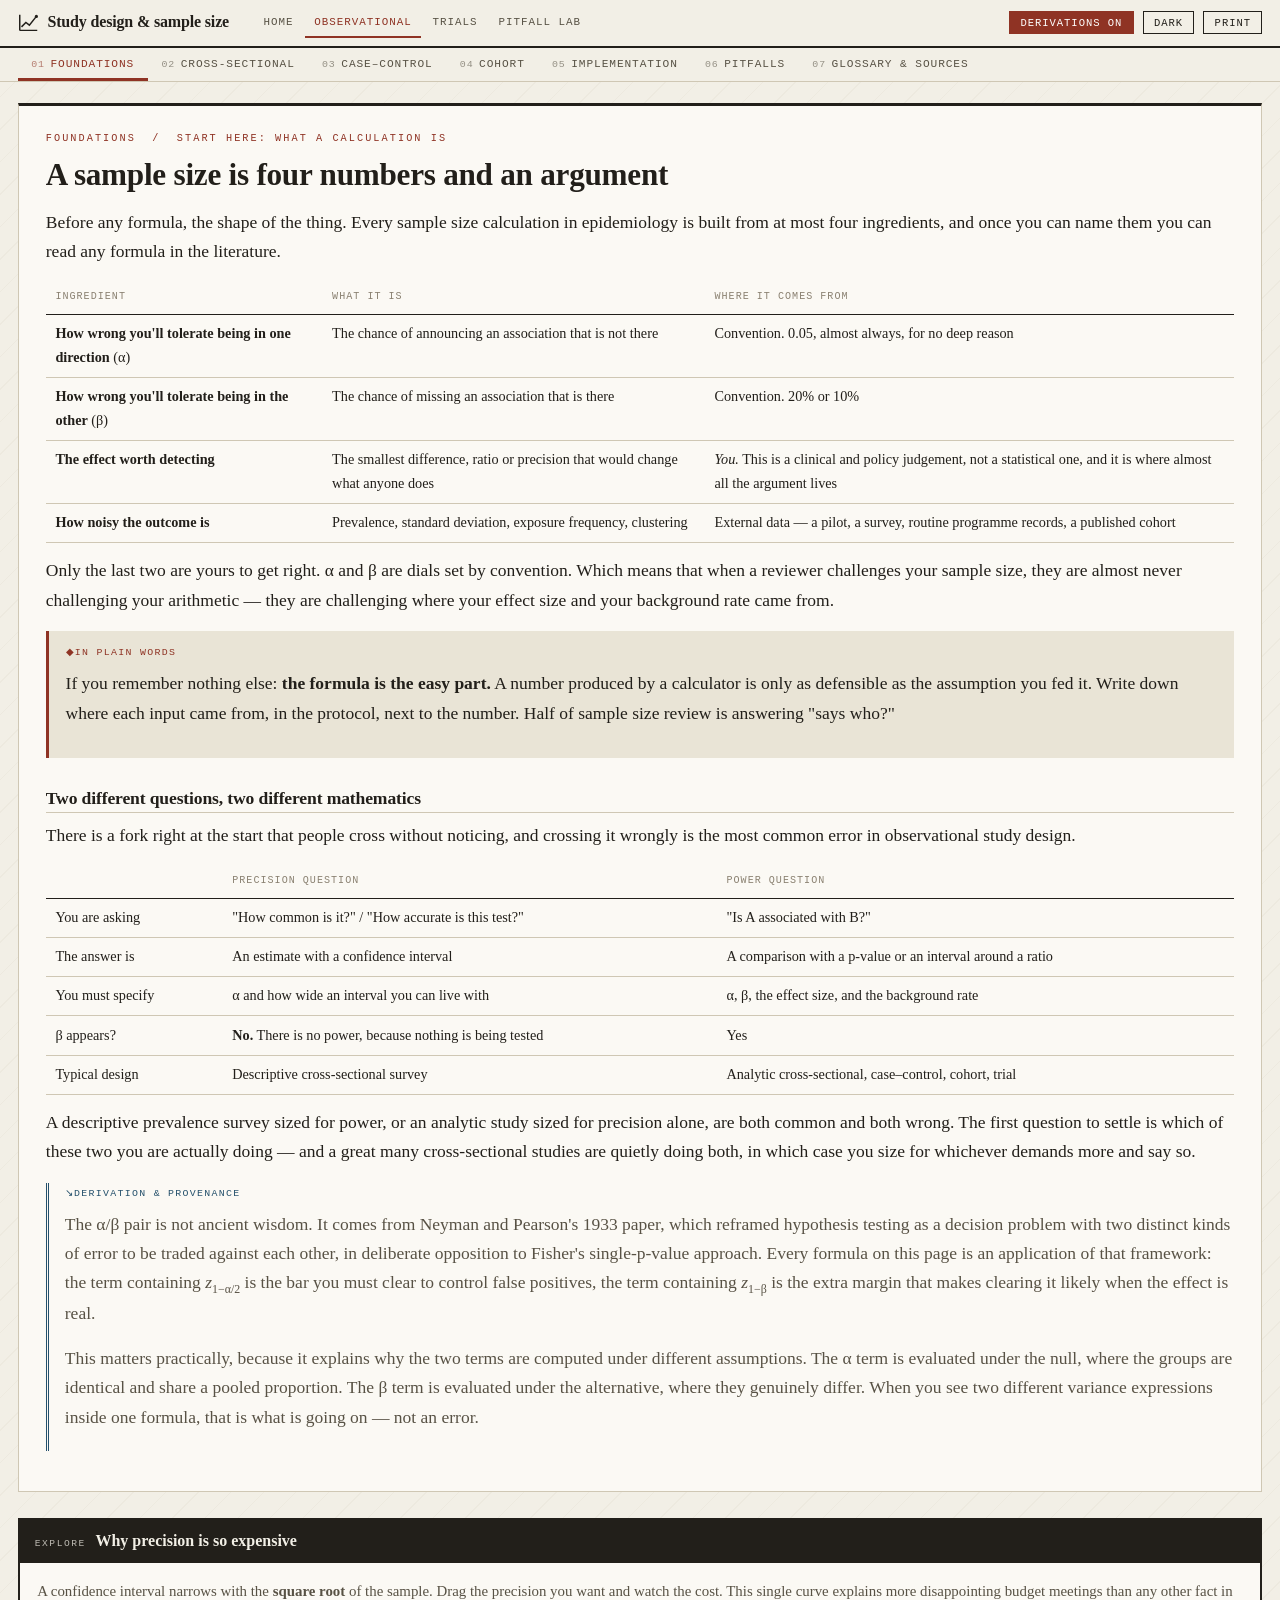
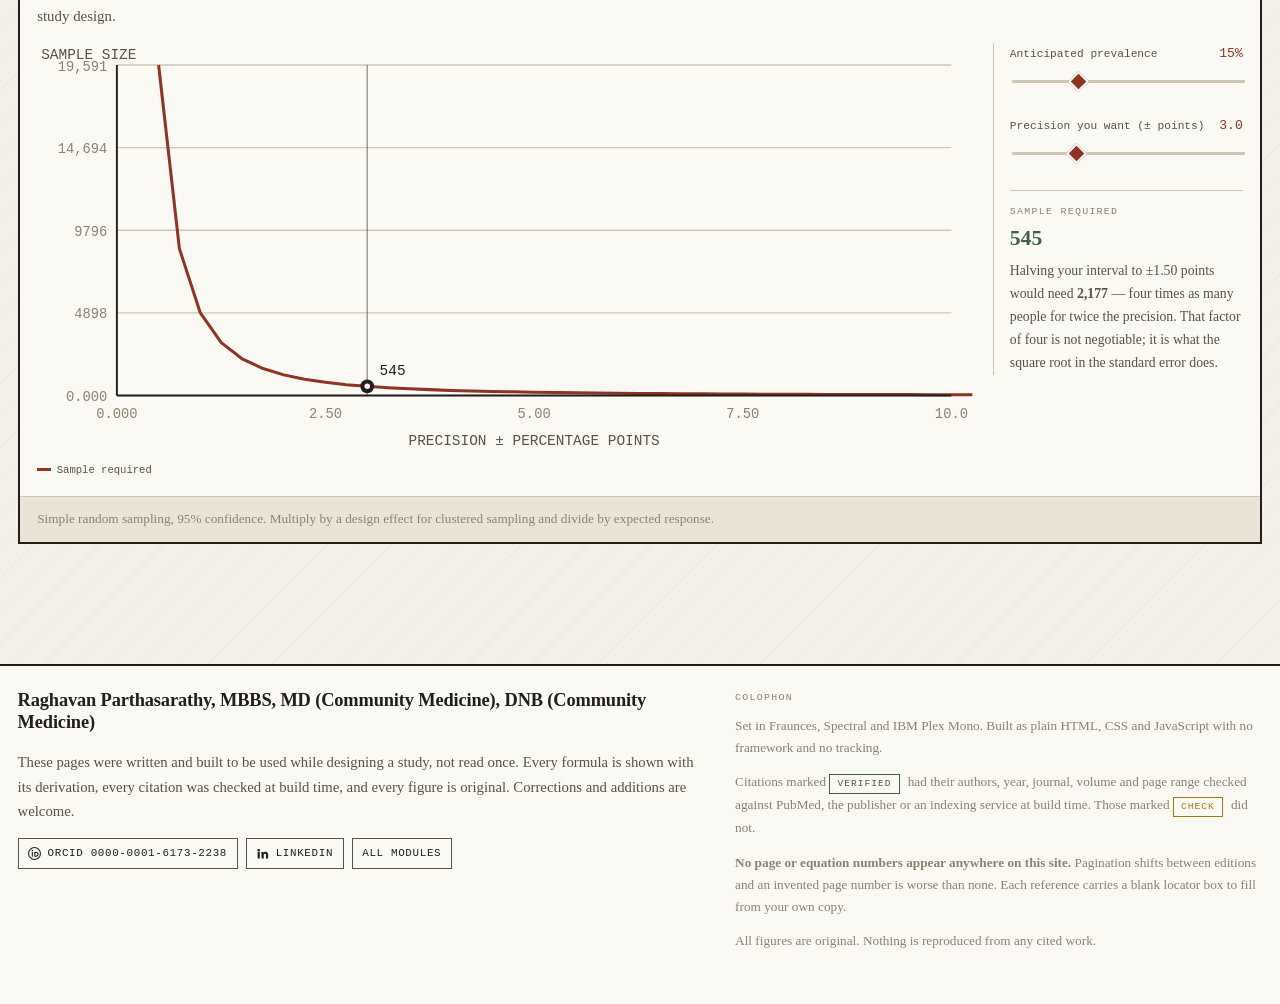
==== commit a3df455e: "second draft_all modules" ====
--- a/observational.html
+++ b/observational.html
@@ -6,15 +6,1063 @@
 <title>Observational study designs & sample size — Raghavan Parthasarathy</title>
 <meta name="description" content="Cross-sectional, case-control, cohort and implementation research: design, sample size, pitfalls and interactive explorers.">
 <meta name="author" content="Raghavan Parthasarathy">
-<link rel="stylesheet" href="assets/site.css">
+<style>
+@import url('https://fonts.googleapis.com/css2?family=Fraunces:opsz,wght@9..144,400;9..144,600;9..144,800&family=Spectral:ital,wght@0,300;0,400;0,600;1,400&family=IBM+Plex+Mono:wght@400;500&display=swap');
+:root{
+  --paper:#f2efe6; --card:#fbf9f4; --sunk:#e9e4d6; --rule:#cfc7b4;
+  --ink:#221f1a; --ink2:#585245; --ink3:#8a8171;
+  --ox:#8f3324; --sea:#24506b; --ochre:#a8760f; --moss:#3f6146; --plum:#5d3a63;
+  --serif:'Spectral',Georgia,'Times New Roman',serif;
+  --disp:'Fraunces','Spectral',Georgia,serif;
+  --mono:'IBM Plex Mono',ui-monospace,Consolas,monospace;
+}
+html[data-theme="dark"]{
+  --paper:#16150f; --card:#1d1c15; --sunk:#24221a; --rule:#3a3728;
+  --ink:#ece7d8; --ink2:#a9a290; --ink3:#7d7666;
+  --ox:#d97a63; --sea:#7fb2cf; --ochre:#d9ad4a; --moss:#87b593; --plum:#b795bd;
+}
+*{box-sizing:border-box}
+html,body{overflow-x:hidden;max-width:100%}
+body{margin:0;background:var(--paper);color:var(--ink);
+  font-family:var(--serif);font-size:17.5px;line-height:1.68;
+  background-image:repeating-linear-gradient(135deg,transparent 0 22px,color-mix(in srgb,var(--rule) 14%,transparent) 22px 23px);
+  -webkit-font-smoothing:antialiased}
+a{color:var(--ox);text-underline-offset:3px}
+h1,h2,h3,h4{font-family:var(--disp);font-weight:600;line-height:1.18;margin:0 0 .45em;letter-spacing:-.008em}
+h1{font-size:1.95rem;font-weight:800}
+h2{font-size:1.35rem}
+h3{font-size:1.1rem;margin-top:1.7em;padding-bottom:.2em;border-bottom:1px solid var(--rule)}
+h4{font-size:.98rem;margin-top:1.3em;font-family:var(--serif);font-weight:600}
+p{margin:0 0 .9em}
+.kicker{font-family:var(--mono);font-size:.64rem;letter-spacing:.2em;text-transform:uppercase;color:var(--ox);display:block;margin-bottom:.6rem}
+
+/* ---- masthead ---- */
+.mast{position:sticky;top:0;z-index:60;background:var(--paper);border-bottom:2px solid var(--ink)}
+.mast-in{max-width:1360px;margin:0 auto;padding:.5rem 1.1rem;display:flex;gap:.55rem;align-items:center;flex-wrap:wrap}
+.logo{font-family:var(--disp);font-weight:800;font-size:1rem;letter-spacing:-.01em;display:flex;align-items:center;gap:.55rem;text-decoration:none;color:var(--ink)}
+.logo .mk{width:21px;height:21px;flex:none}
+.sitenav{display:flex;gap:.1rem;margin-left:1rem;margin-right:auto;flex-wrap:wrap}
+.sitenav a{font-family:var(--mono);font-size:.68rem;letter-spacing:.09em;text-transform:uppercase;
+  padding:.3rem .6rem;text-decoration:none;color:var(--ink2);border-bottom:2px solid transparent}
+.sitenav a:hover{color:var(--ink)}
+.sitenav a.here{color:var(--ox);border-bottom-color:var(--ox);font-weight:500}
+.btn{background:transparent;color:var(--ink);border:1px solid var(--ink);border-radius:0;padding:.28rem .65rem;
+  font-family:var(--mono);font-size:.66rem;letter-spacing:.09em;text-transform:uppercase;cursor:pointer;text-decoration:none;display:inline-block}
+.btn:hover{background:var(--ink);color:var(--paper)}
+.btn.on{background:var(--ox);border-color:var(--ox);color:#fff}
+
+/* ---- tab bar ---- */
+.tabbar{position:sticky;top:43px;z-index:55;background:var(--paper);border-bottom:1px solid var(--rule);overflow-x:auto}
+.tabbar-in{max-width:1360px;margin:0 auto;padding:0 1.1rem;display:flex;gap:0;white-space:nowrap}
+.tab{background:transparent;border:0;border-bottom:3px solid transparent;color:var(--ink2);
+  padding:.65rem .85rem .5rem;font-family:var(--mono);font-size:.7rem;letter-spacing:.08em;
+  text-transform:uppercase;cursor:pointer;position:relative}
+.tab:hover{color:var(--ink)}
+.tab.on{color:var(--ox);border-bottom-color:var(--ox);font-weight:500}
+.tab .n{font-size:.62rem;opacity:.6;margin-right:.35rem}
+.tabpanel{display:none}
+.tabpanel.on{display:block}
+
+.shell{max-width:1360px;margin:0 auto;padding:1.3rem 1.1rem 4rem}
+section{background:var(--card);border:1px solid var(--rule);border-top:3px solid var(--ink);
+  padding:1.5rem 1.7rem;margin-bottom:1.6rem;scroll-margin-top:96px}
+@media(max-width:600px){section{padding:1.05rem .9rem}}
+
+/* ---- depth layers ---- */
+.deep{border-left:3px double var(--sea);padding:.2rem 0 .2rem 1rem;margin:1rem 0;color:var(--ink2)}
+.deep::before{content:"\2198 Derivation & provenance";display:block;font-family:var(--mono);font-size:.62rem;
+  letter-spacing:.13em;text-transform:uppercase;color:var(--sea);margin-bottom:.45rem}
+body.plain .deep{display:none}
+.plainbox{background:var(--sunk);border-left:3px solid var(--ox);padding:.9rem 1.05rem;margin:1rem 0}
+.plainbox::before{content:"\25C6 In plain words";display:block;font-family:var(--mono);font-size:.62rem;
+  letter-spacing:.13em;text-transform:uppercase;color:var(--ox);margin-bottom:.45rem}
+
+/* ---- maths ---- */
+.eq{background:var(--sunk);border-top:1px solid var(--ink);border-bottom:1px solid var(--ink);
+  padding:1rem 1.1rem;margin:1rem 0;overflow-x:auto;font-size:1.05rem}
+.eq .lbl{font-family:var(--mono);font-size:.61rem;letter-spacing:.13em;text-transform:uppercase;color:var(--ink3);margin-bottom:.5rem}
+.m{font-style:italic;font-family:'Spectral',Georgia,serif}
+.frac{display:inline-flex;flex-direction:column;vertical-align:middle;text-align:center;margin:0 .22em}
+.frac>span{padding:0 .35em}
+.frac>span:first-child{border-bottom:1.2px solid currentColor;padding-bottom:.1em}
+.frac>span:last-child{padding-top:.1em}
+.rad{border-top:1.2px solid currentColor;padding:.05em .2em 0 .1em;margin-left:-.1em}
+.paren{font-size:1.35em;vertical-align:-.12em}
+sub,sup{font-size:.68em}
+
+table{width:100%;border-collapse:collapse;font-size:.89rem;display:block;overflow-x:auto;margin:.8rem 0}
+@media(min-width:640px){table{display:table}}
+th,td{text-align:left;padding:.45rem .6rem;border-bottom:1px solid var(--rule);vertical-align:top}
+tr:first-child th{border-bottom:1.5px solid var(--ink)}
+th{color:var(--ink3);font-weight:400;font-family:var(--mono);font-size:.63rem;letter-spacing:.1em;text-transform:uppercase;white-space:nowrap}
+td.num{text-align:right;font-variant-numeric:tabular-nums;font-family:var(--mono);font-size:.86rem}
+tr.hl td{background:color-mix(in srgb,var(--ochre) 16%,transparent)}
+
+.note{border-left:3px solid var(--ochre);padding:.55rem .9rem;font-size:.92rem;margin:.9rem 0;color:var(--ink2)}
+.note.bad{border-left-color:var(--ox)}
+.note.good{border-left-color:var(--moss)}
+.note b,.note strong{color:var(--ink)}
+ul,ol{margin:.35rem 0 .95rem;padding-left:1.3rem}
+li{margin-bottom:.38rem}
+.pill{display:inline-block;font-family:var(--mono);font-size:.6rem;letter-spacing:.1em;text-transform:uppercase;
+  border:1px solid var(--rule);padding:.06rem .45rem;color:var(--ink3);margin-right:.3rem;white-space:nowrap}
+.pill.ok{color:var(--moss);border-color:var(--moss)}
+.pill.check{color:var(--ochre);border-color:var(--ochre)}
+
+.cs{border:1px solid var(--ink);border-left:5px solid var(--sea);padding:1.05rem 1.2rem;margin:1.2rem 0;background:var(--card)}
+.cs h4{margin-top:0;font-family:var(--disp);font-size:1.02rem}
+.cs .meta{font-family:var(--mono);font-size:.68rem;color:var(--ink3);margin-bottom:.6rem}
+
+/* ---- calculators ---- */
+.calc{border:1px dashed var(--ink2);padding:1rem 1.1rem;margin:1.2rem 0;background:var(--sunk)}
+.calc h4{margin:0 0 .7rem;font-family:var(--mono);font-size:.7rem;letter-spacing:.13em;text-transform:uppercase;color:var(--ox)}
+.row{display:grid;grid-template-columns:repeat(auto-fit,minmax(148px,1fr));gap:.5rem .9rem}
+label{display:block;font-size:.75rem;color:var(--ink2);margin-bottom:.12rem;font-family:var(--mono)}
+input,select{background:var(--card);border:1px solid var(--ink2);color:var(--ink);border-radius:0;
+  padding:.32rem .45rem;font-family:var(--mono);font-size:.88rem;width:100%}
+input:focus,select:focus{outline:2px solid var(--ox);outline-offset:-2px}
+.fieldc{margin-bottom:.5rem}
+.out{margin-top:.8rem;padding-top:.8rem;border-top:1px solid var(--ink2);font-size:.92rem}
+.big{font-family:var(--disp);font-size:1.6rem;font-weight:800;color:var(--ox);line-height:1.15}
+
+/* ---- explorer ---- */
+.xp{border:2px solid var(--ink);margin:1.5rem 0;background:var(--card)}
+.xp-head{background:var(--ink);color:var(--paper);padding:.5rem .95rem;display:flex;align-items:baseline;gap:.6rem;flex-wrap:wrap}
+.xp-head .tag{font-family:var(--mono);font-size:.6rem;letter-spacing:.16em;text-transform:uppercase;opacity:.75}
+.xp-head .ttl{font-family:var(--disp);font-weight:600;font-size:1rem}
+.xp-body{padding:1rem 1.1rem}
+.xp-blurb{font-size:.93rem;color:var(--ink2);margin-bottom:.9rem}
+.xp-grid{display:grid;grid-template-columns:minmax(0,1fr) 250px;gap:1.2rem;align-items:start}
+@media(max-width:820px){.xp-grid{grid-template-columns:1fr}}
+.xp-ctrl{border-left:1px solid var(--rule);padding-left:1rem}
+@media(max-width:820px){.xp-ctrl{border-left:0;padding-left:0;border-top:1px solid var(--rule);padding-top:.8rem}}
+.sl{margin-bottom:.85rem}
+.sl .lab{display:flex;justify-content:space-between;align-items:baseline;font-family:var(--mono);font-size:.7rem;color:var(--ink2);margin-bottom:.2rem}
+.sl .lab b{color:var(--ox);font-size:.82rem;font-weight:500}
+input[type=range]{-webkit-appearance:none;appearance:none;width:100%;height:22px;background:transparent;padding:0;border:0}
+input[type=range]:focus{outline:none}
+input[type=range]::-webkit-slider-runnable-track{height:3px;background:var(--rule)}
+input[type=range]::-moz-range-track{height:3px;background:var(--rule)}
+input[type=range]::-webkit-slider-thumb{-webkit-appearance:none;width:15px;height:15px;background:var(--ox);
+  border:2px solid var(--card);margin-top:-6px;cursor:pointer;border-radius:0;transform:rotate(45deg)}
+input[type=range]::-moz-range-thumb{width:13px;height:13px;background:var(--ox);border:2px solid var(--card);cursor:pointer;border-radius:0}
+.xp-read{font-size:.9rem;border-top:1px solid var(--rule);margin-top:1rem;padding-top:.8rem}
+.xp-read .hd{font-family:var(--mono);font-size:.62rem;letter-spacing:.13em;text-transform:uppercase;color:var(--ink3);margin-bottom:.35rem}
+.xp-v{font-family:var(--disp);font-size:1.35rem;font-weight:800;line-height:1.2}
+.xp-v.good{color:var(--moss)} .xp-v.warn{color:var(--ochre)} .xp-v.bad{color:var(--ox)}
+.xp svg{width:100%;height:auto;display:block;background:var(--card)}
+.xp-key{display:flex;gap:1rem;flex-wrap:wrap;font-family:var(--mono);font-size:.66rem;color:var(--ink2);margin-top:.4rem}
+.xp-key i{display:inline-block;width:14px;height:3px;margin-right:.35rem;vertical-align:.22em}
+.xp-foot{font-size:.83rem;color:var(--ink3);padding:.7rem 1.1rem;border-top:1px solid var(--rule);background:var(--sunk)}
+
+figure{margin:1.2rem 0;padding:0}
+figure svg{width:100%;height:auto;display:block;background:var(--card);border:1px solid var(--rule)}
+figcaption{font-size:.8rem;color:var(--ink2);margin-top:.4rem;font-style:italic}
+figcaption b{font-style:normal;font-family:var(--mono);font-size:.66rem;letter-spacing:.1em;text-transform:uppercase;color:var(--ox);font-weight:400}
+svg.spark{width:100%;height:auto;max-width:640px;margin-top:.5rem;background:var(--card);border:1px solid var(--rule)}
+
+.ref{border-bottom:1px solid var(--rule);padding:.7rem 0;font-size:.87rem}
+.ref:last-of-type{border-bottom:0}
+.ref .loc{display:flex;gap:.4rem;align-items:center;margin-top:.35rem;flex-wrap:wrap}
+.ref .loc input{max-width:250px;font-size:.76rem;padding:.18rem .35rem}
+.ref .lk{font-family:var(--mono);font-size:.68rem}
+.gl{border-bottom:1px solid var(--rule);padding:.55rem 0}
+.gl .sym{font-family:'Spectral',Georgia,serif;font-style:italic;font-size:1.15rem;margin-right:.55rem;color:var(--ox)}
+
+/* ---- author / colophon ---- */
+.author{border-top:2px solid var(--ink);background:var(--card);margin-top:2rem}
+.author-in{max-width:1360px;margin:0 auto;padding:1.5rem 1.1rem 2.5rem;
+  display:grid;grid-template-columns:minmax(0,1.3fr) minmax(0,1fr);gap:2rem}
+@media(max-width:760px){.author-in{grid-template-columns:1fr;gap:1.2rem}}
+.author h3{margin-top:0;border-bottom:0;font-size:1.15rem;font-family:var(--disp);font-weight:800}
+.author .role{font-size:.9rem;color:var(--ink2);margin-bottom:.15rem}
+.author .links{display:flex;gap:.5rem;flex-wrap:wrap;margin-top:.9rem}
+.author .links a{font-family:var(--mono);font-size:.68rem;letter-spacing:.06em;text-transform:uppercase;
+  border:1px solid var(--ink2);padding:.32rem .6rem;text-decoration:none;color:var(--ink);display:inline-flex;align-items:center;gap:.4rem}
+.author .links a:hover{background:var(--ink);color:var(--paper);border-color:var(--ink)}
+.author .links a svg{width:13px;height:13px}
+.author .colo{font-size:.83rem;color:var(--ink3)}
+.foot{max-width:1360px;margin:0 auto;padding:1rem 1.1rem 2.5rem;color:var(--ink3);font-size:.78rem}
+
+/* ---- home ---- */
+.hero{padding:2.6rem 0 1.6rem;border-bottom:2px solid var(--ink);margin-bottom:1.8rem}
+.hero h1{font-size:2.7rem;max-width:20ch;margin-bottom:.35rem}
+@media(max-width:600px){.hero h1{font-size:1.9rem}}
+.hero .sub{font-size:1.12rem;color:var(--ink2);max-width:62ch}
+.cards{display:grid;grid-template-columns:repeat(auto-fit,minmax(290px,1fr));gap:1.2rem;margin:1.5rem 0}
+.card2{border:1px solid var(--rule);border-top:3px solid var(--ox);background:var(--card);padding:1.2rem 1.3rem;text-decoration:none;color:var(--ink);display:block}
+.card2:hover{border-top-color:var(--ink);box-shadow:4px 4px 0 var(--rule)}
+.card2 h3{margin-top:0;border-bottom:0;font-family:var(--disp);font-weight:800}
+.card2 .cnt{font-family:var(--mono);font-size:.66rem;letter-spacing:.1em;text-transform:uppercase;color:var(--ink3);margin-top:.7rem}
+.card2 ul{font-size:.9rem;color:var(--ink2);margin-bottom:0}
+
+@media print{.mast,.tabbar,.xp-ctrl{display:none!important}.tabpanel{display:block!important}body{background-image:none}body.plain .deep{display:block}}
+
+</style>
 </head>
 <body>
 <div id="chrome"></div>
 <div class="tabbar"><div class="tabbar-in" id="tabbar"></div></div>
 <div class="shell" id="panes"></div>
 <div id="author"></div>
-<script src="assets/core.js"></script>
-<script src="assets/explorers.js"></script>
+<script>
+/* ============================================================
+   Shared core — statistics, tabs, explorer framework, chrome
+   ============================================================ */
+function pnorm(x){
+  if(!isFinite(x)) return x>0?1:0;
+  var z=Math.abs(x),c;
+  if(z>37) c=0; else{
+    var e=Math.exp(-z*z/2);
+    if(z<7.07106781186547){
+      var b=3.52624965998911e-2*z+0.700383064443688;
+      b=b*z+6.37396220353165;b=b*z+33.912866078383;b=b*z+112.079291497871;
+      b=b*z+221.213596169931;b=b*z+220.206867912376;
+      var d=8.83883476483184e-2*z+1.75566716318264;
+      d=d*z+16.064177579207;d=d*z+86.7807322029461;d=d*z+296.564248779674;
+      d=d*z+637.333633378831;d=d*z+793.826512519948;d=d*z+440.413735824752;
+      c=e*b/d;
+    } else { var f=z+0.65;f=z+4/f;f=z+3/f;f=z+2/f;f=z+1/f;c=e/(f*2.506628274631); }
+  }
+  return x>0?1-c:c;
+}
+function qnorm(p){
+  if(p<=0||p>=1) return p<=0?-Infinity:Infinity;
+  var a=[-3.969683028665376e+01,2.209460984245205e+02,-2.759285104469687e+02,1.383577518672690e+02,-3.066479806614716e+01,2.506628277459239e+00],
+      b=[-5.447609879822406e+01,1.615858368580409e+02,-1.556989798598866e+02,6.680131188771972e+01,-1.328068155288572e+01],
+      c=[-7.784894002430293e-03,-3.223964580411365e-01,-2.400758277161838e+00,-2.549732539343734e+00,4.374664141464968e+00,2.938163982698783e+00],
+      d=[7.784695709041462e-03,3.224671290700398e-01,2.445134137142996e+00,3.754408661907416e+00],pl=0.02425,q,r,x;
+  if(p<pl){q=Math.sqrt(-2*Math.log(p));x=(((((c[0]*q+c[1])*q+c[2])*q+c[3])*q+c[4])*q+c[5])/((((d[0]*q+d[1])*q+d[2])*q+d[3])*q+1);}
+  else if(p<=1-pl){q=p-0.5;r=q*q;x=(((((a[0]*r+a[1])*r+a[2])*r+a[3])*r+a[4])*r+a[5])*q/(((((b[0]*r+b[1])*r+b[2])*r+b[3])*r+b[4])*r+1);}
+  else {q=Math.sqrt(-2*Math.log(1-p));x=-(((((c[0]*q+c[1])*q+c[2])*q+c[3])*q+c[4])*q+c[5])/((((d[0]*q+d[1])*q+d[2])*q+d[3])*q+1);}
+  var e=pnorm(x)-p,u=e*Math.sqrt(2*Math.PI)*Math.exp(x*x/2);
+  return x-u/(1+x*u/2);
+}
+var sq=function(x){return x*x;};
+var $=function(s,r){return (r||document).querySelector(s);};
+var $$=function(s,r){return Array.prototype.slice.call((r||document).querySelectorAll(s));};
+var esc=function(s){return String(s).replace(/&/g,'&amp;').replace(/</g,'&lt;').replace(/>/g,'&gt;');};
+var num=function(x){return Math.ceil(x-1e-9).toLocaleString();};
+function val(id){var e=document.getElementById(id);return e?parseFloat(e.value):NaN;}
+function wire(ids,fn){ids.forEach(function(i){var e=document.getElementById(i);if(e){e.oninput=fn;e.onchange=fn;}});fn();}
+function twoProp(p1,p2,k,alpha,power,cc){
+  var dlt=Math.abs(p1-p2); if(dlt<1e-12||!(p1>0&&p1<1&&p2>0&&p2<1)) return null;
+  var za=qnorm(1-alpha/2), zb=qnorm(power), pb=(p2+k*p1)/(1+k);
+  var n=sq(za*Math.sqrt((1+1/k)*pb*(1-pb))+zb*Math.sqrt(p2*(1-p2)+p1*(1-p1)/k))/sq(dlt);
+  if(cc) n=n/4*sq(1+Math.sqrt(1+2*(1+1/k)/(n*dlt)));
+  return n;
+}
+
+/* ============================================================
+   Author identity — edit these four lines to update everywhere
+   ============================================================ */
+var AUTHOR={
+  name:"Raghavan Parthasarathy",
+  creds:"MBBS, MD (Community Medicine), DNB (Community Medicine)",
+  roles:[],
+  orcid:"0000-0001-6173-2238",
+  linkedin:"https://www.linkedin.com/in/raghavan-parthasarathy-2786a9b9/"
+};
+function authorBlock(){
+  var A=(typeof AUTHOR==='object'&&AUTHOR)?AUTHOR:{};
+  var name=A.name||'', creds=A.creds||'';
+  var roles=Array.isArray(A.roles)?A.roles:(A.roles?[A.roles]:[]);
+  var orcid=A.orcid||'', li=A.linkedin||'';
+  var liBad=/REPLACE-WITH|your-actual-handle/i.test(li);
+  var links='';
+  if(orcid) links+='<a href="https://orcid.org/'+orcid+'" target="_blank" rel="noopener">'+
+    '<svg viewBox="0 0 24 24" fill="currentColor"><circle cx="12" cy="12" r="11" fill="none" stroke="currentColor" stroke-width="2"/><rect x="7" y="9" width="2" height="9"/><circle cx="8" cy="6.6" r="1.3"/><path d="M11.5 9h3.6a4.5 4.5 0 0 1 0 9H11.5V9zm2 2v5h1.5a2.5 2.5 0 0 0 0-5H13.5z"/></svg>'+
+    'ORCID '+esc(orcid)+'</a>';
+  if(li) links+='<a href="'+li+'" target="_blank" rel="noopener"'+
+    (liBad?' style="border-style:dashed;opacity:.75" title="Replace the placeholder handle in assets/core.js"':'')+'>'+
+    '<svg viewBox="0 0 24 24" fill="currentColor"><path d="M4.98 3.5a2.5 2.5 0 1 1 0 5 2.5 2.5 0 0 1 0-5zM3 9h4v12H3zM10 9h3.8v1.7h.05c.53-.95 1.83-1.95 3.77-1.95 4.03 0 4.78 2.5 4.78 5.76V21h-4v-5.6c0-1.33-.03-3.05-1.9-3.05-1.9 0-2.2 1.45-2.2 2.95V21h-4z"/></svg>'+
+    'LinkedIn'+(liBad?' (set URL)':'')+'</a>';
+  links+='<a href="index.html">All modules</a>';
+  return '<div class="author"><div class="author-in">'+
+   '<div><h3>'+esc(name)+(creds?', '+esc(creds):'')+'</h3>'+
+   roles.map(function(r){return '<div class="role">'+esc(r)+'</div>';}).join('')+
+   '<p style="margin-top:.8rem;font-size:.92rem;color:var(--ink2)">These pages were written and built to be used while designing a study, not read once. '+
+   'Every formula is shown with its derivation, every citation was checked at build time, and every figure is original. '+
+   'Corrections and additions are welcome.</p>'+
+   '<div class="links">'+links+'</div></div>'+
+   '<div class="colo"><div style="font-family:var(--mono);font-size:.62rem;letter-spacing:.13em;text-transform:uppercase;color:var(--ink3);margin-bottom:.5rem">Colophon</div>'+
+   '<p>Set in Fraunces, Spectral and IBM Plex Mono. Built as plain HTML, CSS and JavaScript with no framework and no tracking.</p>'+
+   '<p>Citations marked <span class="pill ok">verified</span> had their authors, year, journal, volume and page range checked against PubMed, the publisher or an indexing service at build time. Those marked <span class="pill check">check</span> did not.</p>'+
+   '<p><b>No page or equation numbers appear anywhere on this site.</b> Pagination shifts between editions and an invented page number is worse than none. Each reference carries a blank locator box to fill from your own copy.</p>'+
+   '<p>All figures are original. Nothing is reproduced from any cited work.</p></div>'+
+   '</div></div>';
+}
+
+/* ============================================================
+   Chrome: masthead, theme, depth toggle
+   ============================================================ */
+function chrome(page){
+  var nav=[['index.html','Home','home'],['observational.html','Observational','obs'],
+           ['trials.html','Trials','tri'],['toolkit.html','Pitfall lab','lab']];
+  return '<div class="mast"><div class="mast-in">'+
+   '<a class="logo" href="index.html">'+
+   '<svg class="mk" viewBox="0 0 24 24" fill="none" stroke="currentColor" stroke-width="1.7"><path d="M2 21 L2 3 M2 21 L22 21"/><path d="M4 17 L9 12 L13 15 L21 5" stroke="currentColor"/><circle cx="21" cy="5" r="1.8" fill="currentColor" stroke="none"/></svg>'+
+   'Study design &amp; sample size</a>'+
+   '<nav class="sitenav">'+nav.map(function(n){
+      return '<a href="'+n[0]+'"'+(n[2]===page?' class="here"':'')+'>'+n[1]+'</a>';}).join('')+'</nav>'+
+   '<button class="btn on" id="depthBtn">Derivations on</button>'+
+   '<button class="btn" id="themeBtn">Dark</button>'+
+   '<button class="btn" onclick="window.print()">Print</button>'+
+   '</div></div>';
+}
+function initChrome(){
+  var t=$('#themeBtn'); if(t) t.onclick=function(){
+    var m=document.documentElement.getAttribute('data-theme')==='dark'?'light':'dark';
+    document.documentElement.setAttribute('data-theme',m);
+    try{localStorage.setItem('sds-theme',m);}catch(e){}
+    this.textContent=m==='dark'?'Light':'Dark';
+    XP.redrawAll();
+  };
+  var d=$('#depthBtn'); if(d) d.onclick=function(){
+    var plain=document.body.classList.toggle('plain');
+    this.textContent=plain?'Derivations off':'Derivations on';
+    this.classList.toggle('on',!plain);
+  };
+  try{ var saved=localStorage.getItem('sds-theme');
+    if(saved==='dark'){document.documentElement.setAttribute('data-theme','dark'); if(t) t.textContent='Light';}
+  }catch(e){}
+}
+
+/* ============================================================
+   Tabs
+   ============================================================ */
+function buildTabs(TABS, SECTIONS, EXPLORERS){
+  var byId={}; SECTIONS.forEach(function(s){byId[s.id]=s;});
+  var bar='', panes='';
+  TABS.forEach(function(t,i){
+    bar+='<button class="tab'+(i===0?' on':'')+'" data-t="'+t.key+'"><span class="n">'+
+         String(i+1).padStart(2,'0')+'</span>'+esc(t.label)+'</button>';
+    var inner='';
+    t.sections.forEach(function(sid){
+      var s=byId[sid]; if(!s) return;
+      inner+='<section id="'+s.id+'"><span class="kicker">'+esc(t.label)+' &nbsp;/&nbsp; '+esc(s.nav)+'</span><h1>'+s.title+'</h1>'+s.html+'</section>';
+    });
+    (EXPLORERS||[]).filter(function(x){return x.tab===t.key;}).forEach(function(x){
+      inner+='<div class="xp" id="xp-'+x.id+'"></div>';
+    });
+    panes+='<div class="tabpanel'+(i===0?' on':'')+'" data-t="'+t.key+'">'+inner+'</div>';
+  });
+  $('#tabbar').innerHTML=bar;
+  $('#panes').innerHTML=panes;
+  $$('.tab').forEach(function(b){
+    b.onclick=function(){
+      $$('.tab').forEach(function(x){x.classList.toggle('on',x===b);});
+      $$('.tabpanel').forEach(function(p){p.classList.toggle('on',p.dataset.t===b.dataset.t);});
+      history.replaceState(null,'','#'+b.dataset.t);
+      window.scrollTo({top:0,behavior:'instant'});
+      XP.redrawAll();
+    };
+  });
+  var h=(location.hash||'').replace('#','');
+  if(h){
+    var hit=$$('.tab').filter(function(b){return b.dataset.t===h;})[0];
+    if(hit) hit.click();
+    else { var sec=document.getElementById(h);
+      if(sec){ var pane=sec.closest('.tabpanel');
+        if(pane){ var tb=$$('.tab').filter(function(b){return b.dataset.t===pane.dataset.t;})[0];
+          if(tb){tb.click(); setTimeout(function(){sec.scrollIntoView();},60);} } } }
+  }
+}
+
+/* ============================================================
+   Explorer framework — sliders driving a live SVG plot
+   ============================================================ */
+var XP=(function(){
+  var reg=[];
+  function css(v){ return getComputedStyle(document.documentElement).getPropertyValue(v).trim()||'#888'; }
+  function fmtNum(x){
+    if(!isFinite(x)) return '—';
+    var a=Math.abs(x);
+    if(a>=10000) return Math.round(x).toLocaleString();
+    if(a>=100) return x.toFixed(0);
+    if(a>=10) return x.toFixed(1);
+    if(a>=1) return x.toFixed(2);
+    return x.toFixed(3);
+  }
+  function plot(spec,res){
+    var narrow=(window.innerWidth||900)<760;
+    var W=narrow?430:680, H=narrow?250:300, L=narrow?46:58, R=narrow?10:16, T=16, B=narrow?40:44;
+    var FS=narrow?12.5:10, FL=narrow?13:10.5;
+    var xs=[],ys=[];
+    res.series.forEach(function(s){ s.pts.forEach(function(p){xs.push(p[0]);ys.push(p[1]);}); });
+    if(!xs.length) return '<div class="note bad">No plottable values at these settings.</div>';
+    var x0=(res.xMin!==undefined)?res.xMin:Math.min.apply(null,xs);
+    var x1=(res.xMax!==undefined)?res.xMax:Math.max.apply(null,xs);
+    var y0=(res.yMin!==undefined)?res.yMin:Math.min.apply(null,ys);
+    var y1=(res.yMax!==undefined)?res.yMax:Math.max.apply(null,ys);
+    if(y1<=y0) y1=y0+1;
+    if(x1<=x0) x1=x0+1;
+    var SX=function(x){return L+(x-x0)/(x1-x0)*(W-L-R);};
+    var SY=function(y){return H-B-(y-y0)/(y1-y0)*(H-B-T);};
+    var s='<svg viewBox="0 0 '+W+' '+H+'" xmlns="http://www.w3.org/2000/svg" role="img">';
+    /* gridlines */
+    for(var g=0;g<=4;g++){
+      var yv=y0+(y1-y0)*g/4, xv=x0+(x1-x0)*g/4;
+      s+='<line x1="'+L+'" y1="'+SY(yv).toFixed(1)+'" x2="'+(W-R)+'" y2="'+SY(yv).toFixed(1)+'" stroke="'+css('--rule')+'" stroke-width="1"/>';
+      s+='<text x="'+(L-7)+'" y="'+(SY(yv)+4).toFixed(1)+'" text-anchor="end" font-size="'+FS+'" fill="'+css('--ink3')+'" font-family="IBM Plex Mono,monospace">'+(res.yFmt?res.yFmt(yv):fmtNum(yv))+'</text>';
+      s+='<text x="'+SX(xv).toFixed(1)+'" y="'+(H-B+16)+'" text-anchor="middle" font-size="'+FS+'" fill="'+css('--ink3')+'" font-family="IBM Plex Mono,monospace">'+(res.xFmt?res.xFmt(xv):fmtNum(xv))+'</text>';
+    }
+    /* reference bands / lines */
+    (res.rules||[]).forEach(function(r){
+      if(r.y!==undefined && r.y>=y0 && r.y<=y1)
+        s+='<line x1="'+L+'" y1="'+SY(r.y).toFixed(1)+'" x2="'+(W-R)+'" y2="'+SY(r.y).toFixed(1)+'" stroke="'+css(r.color||'--ink3')+'" stroke-width="1.4" stroke-dasharray="5 4"/>'+
+           '<text x="'+(W-R-4)+'" y="'+(SY(r.y)-5).toFixed(1)+'" text-anchor="end" font-size="'+FS+'" fill="'+css(r.color||'--ink3')+'" font-family="IBM Plex Mono,monospace">'+esc(r.lab||'')+'</text>';
+      if(r.x!==undefined && r.x>=x0 && r.x<=x1)
+        s+='<line x1="'+SX(r.x).toFixed(1)+'" y1="'+T+'" x2="'+SX(r.x).toFixed(1)+'" y2="'+(H-B)+'" stroke="'+css(r.color||'--ink3')+'" stroke-width="1.4" stroke-dasharray="5 4"/>';
+    });
+    /* series */
+    res.series.forEach(function(ser){
+      var d=ser.pts.filter(function(p){return isFinite(p[1]);})
+        .map(function(p,i){return (i?'L':'M')+SX(p[0]).toFixed(1)+','+Math.max(T-30,Math.min(H-B+30,SY(p[1]))).toFixed(1);}).join(' ');
+      s+='<path d="'+d+'" fill="none" stroke="'+css(ser.color||'--ox')+'" stroke-width="'+(ser.w||2.2)+'"'+
+         (ser.dash?' stroke-dasharray="6 4"':'')+' stroke-linejoin="round"/>';
+    });
+    /* current-value marker */
+    (res.marks||[]).forEach(function(mk){
+      if(mk.x<x0||mk.x>x1) return;
+      var cy=Math.max(T,Math.min(H-B,SY(mk.y)));
+      s+='<line x1="'+SX(mk.x).toFixed(1)+'" y1="'+T+'" x2="'+SX(mk.x).toFixed(1)+'" y2="'+(H-B)+'" stroke="'+css('--ink')+'" stroke-width="1" opacity="0.45"/>'+
+         '<circle cx="'+SX(mk.x).toFixed(1)+'" cy="'+cy.toFixed(1)+'" r="5" fill="'+css('--ink')+'"/>'+
+         '<circle cx="'+SX(mk.x).toFixed(1)+'" cy="'+cy.toFixed(1)+'" r="2" fill="'+css('--card')+'"/>';
+      if(mk.lab) s+='<text x="'+(SX(mk.x)+9).toFixed(1)+'" y="'+(cy-8).toFixed(1)+'" font-size="'+FL+'" fill="'+css('--ink')+'" font-family="IBM Plex Mono,monospace">'+esc(mk.lab)+'</text>';
+    });
+    s+='<line x1="'+L+'" y1="'+(H-B)+'" x2="'+(W-R)+'" y2="'+(H-B)+'" stroke="'+css('--ink')+'" stroke-width="1.4"/>';
+    s+='<line x1="'+L+'" y1="'+T+'" x2="'+L+'" y2="'+(H-B)+'" stroke="'+css('--ink')+'" stroke-width="1.4"/>';
+    s+='<text x="'+((L+W-R)/2)+'" y="'+(H-8)+'" text-anchor="middle" font-size="'+FL+'" fill="'+css('--ink2')+'" font-family="IBM Plex Mono,monospace">'+esc(res.xLab||'')+'</text>';
+    s+='<text x="3" y="'+(FL+1)+'" font-size="'+FL+'" fill="'+css('--ink2')+'" font-family="IBM Plex Mono,monospace">'+esc(res.yLab||'')+'</text>';
+    s+='</svg>';
+    var key=res.series.filter(function(x){return x.name;}).map(function(x){
+      return '<span><i style="background:'+css(x.color||'--ox')+'"></i>'+esc(x.name)+'</span>';}).join('');
+    return s+(key?'<div class="xp-key">'+key+'</div>':'');
+  }
+  function render(spec){
+    var host=document.getElementById('xp-'+spec.id); if(!host) return;
+    var v={}; spec.sliders.forEach(function(s){v[s.k]=(spec._v&&spec._v[s.k]!==undefined)?spec._v[s.k]:s.def;});
+    spec._v=v;
+    var ctrl=spec.sliders.map(function(s){
+      return '<div class="sl"><div class="lab"><span>'+esc(s.lab)+'</span><b id="lv-'+spec.id+'-'+s.k+'">'+
+        (s.fmt?s.fmt(v[s.k]):v[s.k])+'</b></div>'+
+        '<input type="range" id="sl-'+spec.id+'-'+s.k+'" min="'+s.min+'" max="'+s.max+'" step="'+s.step+'" value="'+v[s.k]+'"></div>';
+    }).join('');
+    host.innerHTML='<div class="xp-head"><span class="tag">Explore</span><span class="ttl">'+esc(spec.title)+'</span></div>'+
+      '<div class="xp-body"><div class="xp-blurb">'+spec.blurb+'</div>'+
+      '<div class="xp-grid"><div id="pl-'+spec.id+'"></div>'+
+      '<div class="xp-ctrl">'+ctrl+'<div class="xp-read" id="rd-'+spec.id+'"></div></div></div></div>'+
+      (spec.foot?'<div class="xp-foot">'+spec.foot+'</div>':'');
+    spec.sliders.forEach(function(s){
+      var el=document.getElementById('sl-'+spec.id+'-'+s.k);
+      el.oninput=function(){
+        spec._v[s.k]=parseFloat(el.value);
+        document.getElementById('lv-'+spec.id+'-'+s.k).textContent=s.fmt?s.fmt(spec._v[s.k]):spec._v[s.k];
+        draw(spec);
+      };
+    });
+    draw(spec);
+  }
+  function draw(spec){
+    var res;
+    try{ res=spec.compute(spec._v); }catch(e){ res=null; }
+    var pl=document.getElementById('pl-'+spec.id), rd=document.getElementById('rd-'+spec.id);
+    if(!pl) return;
+    if(!res||res.error){
+      var msg=(res&&res.error)?res.error:'Those settings are outside the range this model can represent.';
+      pl.innerHTML='<div class="note bad" style="margin:0">'+msg+'</div>';
+      if(rd) rd.innerHTML='<div class="hd">Not computable</div><div class="xp-v warn">\u2014</div>'+
+        '<div style="margin-top:.45rem;color:var(--ink2);font-size:.86rem">Move a slider back into a feasible range.</div>';
+      return;
+    }
+    pl.innerHTML=plot(spec,res);
+    if(rd) rd.innerHTML='<div class="hd">'+esc(res.readHead||'At these settings')+'</div>'+
+      '<div class="xp-v '+(res.verdict||'')+'">'+res.readValue+'</div>'+
+      '<div style="margin-top:.45rem;color:var(--ink2);font-size:.86rem">'+res.readNote+'</div>';
+  }
+  var rz=null;
+  window.addEventListener('resize',function(){
+    clearTimeout(rz);
+    rz=setTimeout(function(){ reg.forEach(function(sp){ if(document.getElementById('pl-'+sp.id)) draw(sp); }); },220);
+  });
+  return {
+    add:function(spec){reg.push(spec);},
+    renderAll:function(){reg.forEach(render);},
+    redrawAll:function(){reg.forEach(function(s){ if(document.getElementById('pl-'+s.id)) draw(s); });},
+    list:function(){return reg;}
+  };
+})();
+
+/* ============================================================
+   References renderer (shared)
+   ============================================================ */
+function renderRefs(REFS, order, heads, hostSel, btnSel){
+  var LOC={}, host=$(hostSel); if(!host) return;
+  var h='';
+  order.forEach(function(k){
+    var r=REFS[k]; if(!r) return;
+    if(heads[k]) h+='<h3>'+heads[k]+'</h3>';
+    h+='<div class="ref"><span class="pill '+(r.checked?'ok">verified':'check">check')+'</span>'+
+       '<b>'+esc(r.a)+'</b> ('+r.y+'). '+esc(r.t)+'. <em>'+esc(r.s)+'</em>.'+
+       '<div style="color:var(--ink2);font-size:.87rem;margin-top:.3rem">'+esc(r.why)+'</div>'+
+       '<div class="loc"><label style="margin:0;font-size:.72rem">Locator</label><input data-ref="'+k+'" placeholder="e.g. p. 27, eqn 4.3">'+
+       (r.link?'<a class="lk" href="'+r.link+'" target="_blank" rel="noopener">source &#8599;</a>':'')+'</div></div>';
+  });
+  host.innerHTML=h;
+  $$(hostSel+' input[data-ref]').forEach(function(i){i.oninput=function(){LOC[i.dataset.ref]=i.value;};});
+  var btn=$(btnSel); if(btn) btn.onclick=function(){
+    var out=order.map(function(k,i){var r=REFS[k];return r?((i+1)+'. '+r.a+'. '+r.t+'. '+r.s+'.'+(LOC[k]?' '+LOC[k]+'.':'')):'';}).filter(Boolean).join('\n');
+    if(navigator.clipboard) navigator.clipboard.writeText(out);
+    else{var ta=document.createElement('textarea');ta.value=out;document.body.appendChild(ta);ta.select();document.execCommand('copy');ta.remove();}
+    this.textContent='Copied'; var b=this; setTimeout(function(){b.textContent='Copy the reference list';},1600);
+  };
+}
+
+</script>
+<script>
+/* ============================================================
+   PITFALL EXPLORERS
+   Each one takes a single pitfall and lets you drag it until you
+   can see what it does to the answer.
+   ============================================================ */
+var pct=function(x){return (x*100).toFixed(0)+'%';};
+var pct1=function(x){return (x*100).toFixed(1)+'%';};
+var f2=function(x){return x.toFixed(2);};
+var f1=function(x){return x.toFixed(1);};
+var f0=function(x){return String(Math.round(x));};
+var EXPLORERS=[];
+
+/* ---------- 1. Precision buys badly (foundations) ---------- */
+EXPLORERS.push({id:'precision',tab:'found',
+ title:'Why precision is so expensive',
+ blurb:'A confidence interval narrows with the <b>square root</b> of the sample. Drag the precision you want and watch the cost. This single curve explains more disappointing budget meetings than any other fact in study design.',
+ sliders:[
+  {k:'p',lab:'Anticipated prevalence',min:0.02,max:0.5,step:0.01,def:0.15,fmt:pct},
+  {k:'d',lab:'Precision you want (± points)',min:0.005,max:0.10,step:0.005,def:0.03,fmt:function(x){return (x*100).toFixed(1);}}
+ ],
+ compute:function(v){
+  var z=qnorm(0.975), pts=[];
+  for(var d=0.005;d<=0.105;d+=0.0025) pts.push([d*100, sq(z)*v.p*(1-v.p)/sq(d)]);
+  var n=sq(z)*v.p*(1-v.p)/sq(v.d);
+  var half=sq(z)*v.p*(1-v.p)/sq(v.d/2);
+  return {series:[{name:'Sample required',pts:pts,color:'--ox'}],
+   xLab:'PRECISION ± PERCENTAGE POINTS', yLab:'SAMPLE SIZE', xMin:0, xMax:10, yMin:0,
+   marks:[{x:v.d*100,y:n,lab:Math.ceil(n).toLocaleString()}],
+   readHead:'Sample required', readValue:Math.ceil(n).toLocaleString(),
+   verdict:n>3000?'bad':(n>800?'warn':'good'),
+   readNote:'Halving your interval to ±'+((v.d/2)*100).toFixed(2)+' points would need <b>'+Math.ceil(half).toLocaleString()+
+     '</b> — four times as many people for twice the precision. That factor of four is not negotiable; it is what the square root in the standard error does.'};
+ },
+ foot:'Simple random sampling, 95% confidence. Multiply by a design effect for clustered sampling and divide by expected response.'});
+
+/* ---------- 2. Odds ratio vs risk ratio ---------- */
+EXPLORERS.push({id:'orrr',tab:'cc',
+ title:'When the odds ratio stops approximating the risk ratio',
+ blurb:'Cornfield\'s approximation holds when the outcome is rare. Drag the baseline risk to the right and watch the two measures separate. Every point where the coloured curve sits above the dashed line is an overstatement waiting to be quoted as a risk ratio.',
+ sliders:[{k:'or',lab:'Odds ratio you would report',min:1.1,max:6,step:0.1,def:3,fmt:f1}],
+ compute:function(v){
+  var rr=[],flat=[],p;
+  for(p=0.002;p<=0.6;p+=0.004){ rr.push([p*100, v.or/((1-p)+p*v.or)]); flat.push([p*100, v.or]); }
+  var mkp=0.30, mk=v.or/((1-mkp)+mkp*v.or);
+  return {series:[
+    {name:'Odds ratio (what you report)',pts:flat,color:'--ink3',dash:true,w:1.6},
+    {name:'True risk ratio',pts:rr,color:'--ox'}],
+   xLab:'BASELINE RISK IN THE UNEXPOSED (%)', yLab:'RATIO', xMin:0,xMax:60,yMin:1,
+   rules:[{y:1,lab:'no effect',color:'--ink3'}],
+   marks:[{x:mkp*100,y:mk,lab:'RR '+mk.toFixed(2)}],
+   readHead:'At 30% baseline risk',
+   readValue:'RR '+mk.toFixed(2),
+   verdict:(v.or-mk)/mk>0.35?'bad':((v.or-mk)/mk>0.15?'warn':'good'),
+   readNote:'An odds ratio of '+v.or.toFixed(1)+' corresponds to a risk ratio of '+mk.toFixed(2)+
+     ' — an overstatement of <b>'+Math.round((v.or-mk)/mk*100)+'%</b> if read as a risk ratio. At a 1% baseline the same odds ratio means RR '+
+     (v.or/(0.99+0.01*v.or)).toFixed(2)+', which is why the approximation was safe for the rare cancers case–control studies were invented for.'};
+ },
+ foot:'Conversion: RR = OR / [(1 − p₀) + p₀·OR]. Density and case-base control sampling avoid this problem entirely by estimating the rate ratio or risk ratio directly.'});
+
+/* ---------- 3. Exposure misclassification ---------- */
+EXPLORERS.push({id:'misclass',tab:'cc',
+ title:'Misclassified exposure drags every effect towards the null',
+ blurb:'Self-reported exposure is never perfectly measured. If the errors are the same in cases and controls, the observed odds ratio is <b>always</b> pulled towards 1 — never away. Drag sensitivity and specificity and watch a real effect disappear.',
+ sliders:[
+  {k:'or',lab:'True odds ratio',min:1.2,max:5,step:0.1,def:2.5,fmt:f1},
+  {k:'p0',lab:'True exposure among controls',min:0.02,max:0.6,step:0.01,def:0.20,fmt:pct},
+  {k:'sp',lab:'Specificity of measurement',min:0.70,max:1,step:0.01,def:0.95,fmt:pct}
+ ],
+ compute:function(v){
+  function obs(se,sp){
+    var p1=v.or*v.p0/(1+v.p0*(v.or-1));
+    var a=p1*se+(1-p1)*(1-sp), b=v.p0*se+(1-v.p0)*(1-sp);
+    if(a<=0||a>=1||b<=0||b>=1) return NaN;
+    return (a/(1-a))/(b/(1-b));
+  }
+  var s1=[],s2=[],s3=[];
+  for(var se=0.55;se<=1.0001;se+=0.01){
+    s1.push([se*100, obs(se,v.sp)]);
+    s2.push([se*100, obs(se,1)]);
+    s3.push([se*100, obs(se,0.85)]);
+  }
+  var cur=obs(0.80,v.sp);
+  if(!isFinite(cur)) return null;
+  var lost=(v.or-cur)/(v.or-1);
+  var nTrue=twoProp(v.p0, v.or*v.p0/(1+v.p0*(v.or-1)),1,0.05,0.8,true);
+  var p1o=0.80*(v.or*v.p0/(1+v.p0*(v.or-1)))+(1-(v.or*v.p0/(1+v.p0*(v.or-1))))*(1-v.sp);
+  var p0o=0.80*v.p0+(1-v.p0)*(1-v.sp);
+  var nObs=twoProp(p0o,p1o,1,0.05,0.8,true);
+  return {series:[
+    {name:'Perfect specificity (100%)',pts:s2,color:'--moss',w:1.7},
+    {name:'Your specificity',pts:s1,color:'--ox'},
+    {name:'Specificity 85%',pts:s3,color:'--sea',w:1.7,dash:true}],
+   xLab:'SENSITIVITY OF EXPOSURE MEASUREMENT (%)', yLab:'OBSERVED ODDS RATIO',
+   xMin:55,xMax:100,yMin:1,yMax:Math.max(v.or*1.05,1.5),
+   rules:[{y:v.or,lab:'true OR '+v.or.toFixed(1),color:'--ink3'},{y:1,lab:'null',color:'--ink3'}],
+   marks:[{x:80,y:cur,lab:cur.toFixed(2)}],
+   readHead:'At 80% sensitivity',
+   readValue:'OR '+cur.toFixed(2),
+   verdict:lost>0.4?'bad':(lost>0.2?'warn':'good'),
+   readNote:'You would observe <b>'+cur.toFixed(2)+'</b> instead of '+v.or.toFixed(1)+' — losing <b>'+
+     Math.round(lost*100)+'%</b> of the effect. Sizing for the true value would need about '+
+     (nTrue?Math.ceil(nTrue).toLocaleString():'—')+' cases; detecting what you will actually see needs about <b>'+
+     (nObs&&isFinite(nObs)?Math.ceil(nObs).toLocaleString():'—')+'</b>.'};
+ },
+ foot:'Non-differential misclassification only — errors identical in cases and controls. Notice that the green line (perfect specificity) stays much closer to the truth: when exposure is uncommon, <b>specificity matters more than sensitivity</b>, because false positives are drawn from a much larger pool. Differential misclassification, where cases recall differently, can bias in either direction and is not shown here.'});
+
+/* ---------- 4. Matching costs sample size ---------- */
+EXPLORERS.push({id:'matching',tab:'cc',
+ title:'Matching does not save sample size — it costs it',
+ blurb:'A matched analysis discards every pair where case and control had the same exposure. The better your matching works on something related to the exposure, the fewer informative pairs survive. Drag φ and watch the study grow.',
+ sliders:[
+  {k:'p0',lab:'Exposure among controls',min:0.05,max:0.50,step:0.01,def:0.20,fmt:pct},
+  {k:'or',lab:'Odds ratio to detect',min:1.3,max:3.5,step:0.1,def:2,fmt:f1}
+ ],
+ compute:function(v){
+  function cells(p0,psi,phi){
+    function cel(x){var p01=p0-x,p10=psi*p01,p1=x+p10,p00=1-x-p10-p01;return{p11:x,p10:p10,p01:p01,p00:p00,p1:p1};}
+    function corr(x){var c=cel(x); if(!(c.p1>0&&c.p1<1))return NaN;
+      return (c.p11-c.p1*p0)/Math.sqrt(c.p1*(1-c.p1)*p0*(1-p0));}
+    var lo=1e-9,hi=p0-1e-9,st=p0/600;
+    for(var i=0;i<600&&hi>lo;i++){var c=cel(hi); if(c.p00>=0&&c.p1>0&&c.p1<1&&!isNaN(corr(hi)))break; hi-=st;}
+    for(var i2=0;i2<600&&lo<hi;i2++){var c2=cel(lo); if(c2.p00>=0&&c2.p1>0&&c2.p1<1&&!isNaN(corr(lo)))break; lo+=st;}
+    if(hi<=lo) return null;
+    var clo=corr(lo), chi=corr(hi);
+    if(isNaN(clo)||isNaN(chi)) return null;
+    if(phi<clo-1e-6||phi>chi+1e-6) return null;
+    for(var j=0;j<120;j++){var m=(lo+hi)/2; if(corr(m)<phi) lo=m; else hi=m;}
+    return cel((lo+hi)/2);
+  }
+  function pairs(phi){
+    var c=cells(v.p0,v.or,phi); if(!c) return NaN;
+    var pd=c.p10+c.p01, dd=c.p10-c.p01;
+    if(Math.abs(dd)<1e-12||pd-sq(dd)<0) return NaN;
+    return sq(qnorm(0.975)*Math.sqrt(pd)+qnorm(0.8)*Math.sqrt(pd-sq(dd)))/sq(dd);
+  }
+  var np=[],inf=[];
+  for(var phi=0;phi<=0.75;phi+=0.02){ var n=pairs(phi); if(isFinite(n)){ np.push([phi,n]); var c=cells(v.p0,v.or,phi); inf.push([phi,(c.p10+c.p01)*100]); } }
+  if(!np.length) return {error:'With '+pct(v.p0)+' exposure among controls and an odds ratio of '+v.or.toFixed(1)+
+    ', the implied exposure prevalence among cases exceeds 100%. That combination cannot occur. Lower one of the two sliders.'};
+  var base=pairs(0), cur=pairs(0.2);
+  if(!isFinite(base)||!isFinite(cur)) return {error:'No feasible matched design at this combination of exposure prevalence and odds ratio.'};
+  var unm=twoProp(v.p0, v.or*v.p0/(1+v.p0*(v.or-1)),1,0.05,0.8,true);
+  return {series:[{name:'Matched pairs required',pts:np,color:'--ox'}],
+   xLab:'φ — EXPOSURE CORRELATION BETWEEN CASE AND ITS MATCHED CONTROL', yLab:'PAIRS REQUIRED',
+   xMin:0,xMax:0.75,yMin:0,
+   rules:[{y:unm,lab:'unmatched: '+Math.ceil(unm)+' cases',color:'--sea'}],
+   marks:[{x:0.2,y:cur,lab:Math.ceil(cur).toLocaleString()}],
+   xFmt:function(x){return x.toFixed(2);},
+   readHead:'At φ = 0.2 (Dupont\'s default)',
+   readValue:Math.ceil(cur).toLocaleString()+' pairs',
+   verdict:cur/base>1.5?'bad':(cur/base>1.15?'warn':'good'),
+   readNote:'At φ = 0 matching costs nothing and you would need '+Math.ceil(base)+' pairs. At φ = 0.2 you need <b>'+
+     Math.ceil(cur)+'</b> — '+Math.round((cur/base-1)*100)+'% more. Match on something closely tied to the exposure and φ climbs well past 0.4, where the trial has roughly doubled.'};
+ },
+ foot:'Dupont\'s parameterisation with the conditional odds ratio held fixed; Connor\'s formula for McNemar\'s test. Match because you need confounding controlled and cannot get at it another way — then pay for it knowingly. Never match on anything the exposure could plausibly cause.'});
+
+/* ---------- 5. Sparse cells ---------- */
+EXPLORERS.push({id:'sparse',tab:'cc',
+ title:'Your confidence interval is hostage to the smallest cell',
+ blurb:'Woolf showed the variance of the log odds ratio is the sum of the reciprocals of the four cell counts. One thin cell dominates that sum. Drag exposure prevalence towards either extreme and watch a well-sized study produce an uninformative interval.',
+ sliders:[
+  {k:'n',lab:'Number of cases',min:50,max:1200,step:10,def:200,fmt:f0},
+  {k:'or',lab:'Odds ratio expected',min:1.2,max:4,step:0.1,def:2,fmt:f1},
+  {k:'k',lab:'Controls per case',min:1,max:5,step:1,def:1,fmt:f0}
+ ],
+ compute:function(v){
+  function w(p0){
+    var p1=v.or*p0/(1+p0*(v.or-1));
+    var a=v.n*p1,b=v.n*(1-p1),c=v.k*v.n*p0,d=v.k*v.n*(1-p0);
+    if(Math.min(a,b,c,d)<=0) return null;
+    var se=Math.sqrt(1/a+1/b+1/c+1/d);
+    return {lo:Math.exp(Math.log(v.or)-1.96*se),hi:Math.exp(Math.log(v.or)+1.96*se),
+            min:Math.min(a,b,c,d),se:se};
+  }
+  var lo=[],hi=[];
+  for(var p=0.01;p<=0.75;p+=0.01){ var r=w(p); if(r){lo.push([p*100,r.lo]);hi.push([p*100,r.hi]);} }
+  var cur=w(0.20); if(!cur) return null;
+  return {series:[
+    {name:'Upper 95% limit',pts:hi,color:'--ox'},
+    {name:'Lower 95% limit',pts:lo,color:'--sea'}],
+   xLab:'EXPOSURE PREVALENCE AMONG CONTROLS (%)', yLab:'95% INTERVAL FOR THE ODDS RATIO',
+   xMin:0,xMax:75,yMin:0,
+   rules:[{y:1,lab:'null',color:'--ink3'},{y:v.or,lab:'true OR',color:'--ink3'}],
+   marks:[{x:20,y:cur.hi,lab:cur.lo.toFixed(2)+'–'+cur.hi.toFixed(2)}],
+   readHead:'At 20% exposure among controls',
+   readValue:cur.lo.toFixed(2)+' to '+cur.hi.toFixed(2),
+   verdict:cur.lo<1?'bad':(cur.hi/cur.lo>2.5?'warn':'good'),
+   readNote:'Smallest expected cell: <b>'+Math.round(cur.min)+'</b>, contributing '+
+     Math.round(100/cur.min/sq(cur.se))+'% of the interval width on its own. '+
+     (cur.lo<1?'<b>This interval includes 1</b> — the study would be reported as null despite a true odds ratio of '+v.or.toFixed(1)+'.':'The interval excludes 1.')+
+     ' Notice how both limits fly apart at either end of the x-axis: a rare exposure and a near-universal one are equally punishing.'};
+ },
+ foot:'Woolf 1955. Sizing for a p-value and sizing for a usable interval are different questions, and the second is what your readers will actually judge. Watch the smallest cell, not the headline n.'});
+
+/* ---------- 6. Differential loss to follow-up ---------- */
+EXPLORERS.push({id:'attrition',tab:'coh',
+ title:'Differential loss to follow-up manufactures effects',
+ blurb:'Inflating the sample for attrition protects your power and does nothing about bias. If the people you lose differ by both exposure and outcome, the effect you estimate is simply wrong. Drag the retention of exposed people who develop the outcome.',
+ sliders:[
+  {k:'p0',lab:'True risk in the unexposed',min:0.02,max:0.4,step:0.01,def:0.10,fmt:pct},
+  {k:'rr',lab:'True risk ratio',min:0.5,max:2.5,step:0.1,def:1.0,fmt:f1}
+ ],
+ compute:function(v){
+  var p1=v.rr*v.p0;
+  if(p1>=1) return {error:'A risk of '+pct(v.p0)+' in the unexposed multiplied by a risk ratio of '+v.rr.toFixed(1)+
+    ' implies a risk above 100% in the exposed. Lower the baseline risk or the risk ratio.'};
+  function obsRR(r){
+    var o1=p1*r/(p1*r+(1-p1));
+    return o1/v.p0;
+  }
+  var pts=[],flat=[];
+  for(var r=0.4;r<=1.0001;r+=0.01){ pts.push([r*100,obsRR(r)]); flat.push([r*100,v.rr]); }
+  var cur=obsRR(0.7);
+  return {series:[
+    {name:'True risk ratio',pts:flat,color:'--ink3',dash:true,w:1.6},
+    {name:'Observed risk ratio',pts:pts,color:'--ox'}],
+   xLab:'RETENTION OF EXPOSED PEOPLE WHO DEVELOP THE OUTCOME (%)', yLab:'ESTIMATED RISK RATIO',
+   xMin:40,xMax:100,yMin:0,
+   rules:[{y:1,lab:'no effect',color:'--ink3'}],
+   marks:[{x:70,y:cur,lab:cur.toFixed(2)}],
+   readHead:'If you retain only 70% of them',
+   readValue:'RR '+cur.toFixed(2),
+   verdict:Math.abs(cur-v.rr)/Math.max(v.rr,0.01)>0.2?'bad':'warn',
+   readNote:'The true risk ratio is '+v.rr.toFixed(1)+'; you would report <b>'+cur.toFixed(2)+'</b>. '+
+     (Math.abs(v.rr-1)<0.05?'Note what happens when the true effect is exactly 1: differential attrition alone produces an apparent <b>protective</b> effect out of nothing.':
+      'The direction of the distortion follows whichever group you lose disproportionately.')+
+     ' No sample size fixes this. Tracing does.'};
+ },
+ foot:'A deliberately simple model: only exposed participants who develop the outcome are lost differentially. Real attrition is messier and can go either way. Report completeness in person-time, not as a headcount percentage, and pre-specify a sensitivity analysis for informative censoring.'});
+
+/* ---------- 7. Immortal time bias ---------- */
+EXPLORERS.push({id:'immortal',tab:'coh',
+ title:'Immortal time bias: protection conjured from bookkeeping',
+ blurb:'If a person must survive long enough to receive the treatment, and you count that waiting period as treated time, the treated group accrues person-time during which it could not possibly have an event. Drag the length of that window.',
+ sliders:[{k:'rr',lab:'True rate ratio (treated vs not)',min:0.7,max:2,step:0.05,def:1.0,fmt:f2}],
+ compute:function(v){
+  function obs(w){ return v.rr*(1-w); }
+  var pts=[],flat=[];
+  for(var w=0;w<=0.5;w+=0.01){ pts.push([w*100,obs(w)]); flat.push([w*100,v.rr]); }
+  var cur=obs(0.25);
+  return {series:[
+    {name:'True rate ratio',pts:flat,color:'--ink3',dash:true,w:1.6},
+    {name:'What you would observe',pts:pts,color:'--ox'}],
+   xLab:'IMMORTAL WINDOW AS A SHARE OF TOTAL FOLLOW-UP (%)', yLab:'ESTIMATED RATE RATIO',
+   xMin:0,xMax:50,yMin:0,yMax:Math.max(v.rr*1.15,1.15),
+   rules:[{y:1,lab:'no effect',color:'--moss'}],
+   marks:[{x:25,y:cur,lab:cur.toFixed(2)}],
+   readHead:'With a window of a quarter of follow-up',
+   readValue:'RR '+cur.toFixed(2),
+   verdict:cur<0.9?'bad':'warn',
+   readNote:'A drug with a true rate ratio of '+v.rr.toFixed(2)+' appears to have a rate ratio of <b>'+cur.toFixed(2)+
+     '</b>. '+(v.rr>=1?'A treatment that is useless or harmful now looks protective.':'')+
+     ' The fix is not statistical: <b>define exposure and the start of follow-up at the same instant</b>, or treat exposure as time-varying and split the person-time at the moment it changes.'};
+ },
+ foot:'Model: the treated group contributes its full follow-up T to the denominator but can only accrue events during T − w. Observed ratio = true ratio × (1 − w/T). This is the mechanism behind a long line of retracted claims that adherence to a drug prolongs survival.'});
+
+/* ---------- 8. Design effect ceiling ---------- */
+EXPLORERS.push({id:'deff',tab:'clu',
+ title:'Bigger clusters stop helping; more clusters never do',
+ blurb:'Adding people inside a cluster hits a hard ceiling set by the intracluster correlation. Drag ρ and watch the effective information per cluster flatten out at 1/ρ, however many people you enrol.',
+ sliders:[{k:'rho',lab:'Intracluster correlation ρ',min:0.002,max:0.10,step:0.002,def:0.02,fmt:function(x){return x.toFixed(3);}}],
+ compute:function(v){
+  function eff(m,r){return m/(1+(m-1)*r);}
+  var a=[],b=[],c=[],ideal=[];
+  for(var m=1;m<=400;m+=2){
+    a.push([m,eff(m,v.rho)]); b.push([m,eff(m,0.005)]); c.push([m,eff(m,0.05)]);
+    ideal.push([m,m]);
+  }
+  var ceil=1/v.rho, at50=eff(50,v.rho), at200=eff(200,v.rho);
+  return {series:[
+    {name:'No clustering (ρ = 0)',pts:ideal,color:'--ink3',dash:true,w:1.4},
+    {name:'ρ = 0.005',pts:b,color:'--moss',w:1.6},
+    {name:'Your ρ',pts:a,color:'--ox'},
+    {name:'ρ = 0.05',pts:c,color:'--sea',w:1.6}],
+   xLab:'PEOPLE ENROLLED PER CLUSTER', yLab:'EFFECTIVE SAMPLE PER CLUSTER',
+   xMin:0,xMax:400,yMin:0,yMax:Math.min(220,Math.max(60,ceil*1.35)),
+   rules:[{y:ceil,lab:'ceiling 1/ρ = '+Math.round(ceil),color:'--ox'}],
+   marks:[{x:50,y:at50,lab:at50.toFixed(1)}],
+   readHead:'A cluster of 50 is worth',
+   readValue:at50.toFixed(1)+' people',
+   verdict:at50/50<0.5?'bad':(at50/50<0.75?'warn':'good'),
+   readNote:'Enrolling 50 per cluster gives you the information of '+at50.toFixed(1)+' independent people. Quadrupling to 200 gives you <b>'+
+     at200.toFixed(1)+'</b> — barely '+((at200/at50-1)*100).toFixed(0)+'% more for four times the fieldwork. The ceiling is <b>'+
+     Math.round(ceil)+'</b> and nothing gets you past it. <b>Spend a fixed budget on more clusters, not bigger ones.</b>'};
+ },
+ foot:'Effective sample per cluster = m / [1 + (m − 1)ρ], the reciprocal of Kish\'s design effect. The limit as m → ∞ is 1/ρ. This single curve should govern how you split a fixed budget between number of clusters and cluster size, and it almost always argues for more clusters.'});
+
+/* ---------- 9. Stepped wedge: omitted secular trend ---------- */
+EXPLORERS.push({id:'swtrend',tab:'sw',
+ title:'Stepped wedge: what happens if you omit period effects',
+ blurb:'In a stepped wedge, later periods contain more intervention clusters, so time and treatment are structurally confounded. Leave period effects out of the model and any background change gets credited to your intervention. The trend below is measured <b>in the direction your intervention is meant to push the outcome</b>, so a positive value means the world was already moving your way.',
+ sliders:[
+  {k:'K',lab:'Number of steps',min:2,max:10,step:1,def:5,fmt:f0},
+  {k:'eff',lab:'True intervention effect (points)',min:0,max:10,step:0.5,def:5,fmt:f1}
+ ],
+ compute:function(v){
+  var K=Math.round(v.K), T=K+1, I=K*2, per=I/K;
+  /* build design matrix: for each cluster i (step s), period j=0..K */
+  var X=[],J=[];
+  for(var s=1;s<=K;s++) for(var c=0;c<per;c++) for(var j=0;j<T;j++){ X.push(j>=s?1:0); J.push(j); }
+  var n=X.length, mx=0,mj=0;
+  for(var i=0;i<n;i++){mx+=X[i];mj+=J[i];} mx/=n; mj/=n;
+  var cov=0,vx=0;
+  for(var i2=0;i2<n;i2++){cov+=(J[i2]-mj)*(X[i2]-mx); vx+=sq(X[i2]-mx);}
+  var slope=cov/vx;   /* bias per unit of trend when time is omitted */
+  var naive=[],correct=[];
+  for(var tr=-2;tr<=2.001;tr+=0.05){
+    naive.push([tr, v.eff + tr*slope]);
+    correct.push([tr, v.eff]);
+  }
+  var curTrend=1, cur=v.eff+curTrend*slope;
+  return {series:[
+    {name:'Model WITH period effects',pts:correct,color:'--moss'},
+    {name:'Model WITHOUT period effects',pts:naive,color:'--ox'}],
+   xLab:'BACKGROUND TREND PER PERIOD, IN THE DIRECTION THE INTERVENTION WORKS', yLab:'ESTIMATED EFFECT',
+   xMin:-2,xMax:2,
+   rules:[{y:v.eff,lab:'truth',color:'--ink3'},{y:0,lab:'no effect',color:'--ink3'}],
+   marks:[{x:curTrend,y:cur,lab:cur.toFixed(1)}],
+   xFmt:function(x){return x.toFixed(1);},
+   readHead:'If the world moves 1 point per period your way',
+   readValue:cur.toFixed(1)+' vs '+v.eff.toFixed(1),
+   verdict:Math.abs(cur-v.eff)/Math.max(v.eff,1)>0.4?'bad':'warn',
+   readNote:'Omitting period effects inflates the estimate to <b>'+cur.toFixed(1)+'</b> against a truth of '+v.eff.toFixed(1)+
+     '. The bias is exactly the trend multiplied by <b>'+slope.toFixed(2)+'</b>, a fixed property of this design\u2019s geometry \u2014 it does not shrink as you recruit more. '+
+     'Set the true effect slider to zero and the naive model still reports '+(1*slope).toFixed(1)+' points of \u201Cbenefit\u201D that is <b>entirely</b> secular change. '+
+     'Drag the trend negative and the same mechanism buries a real effect instead. This is why period effects are not optional in a stepped wedge.'};
+ },
+ foot:'Bias computed exactly as trend × Cov(period, treatment) / Var(treatment) over the complete design matrix. Note the green line is flat: with period effects in the model the estimate is unbiased whatever the trend. What period effects cannot absorb is a <b>shock</b> that hits clusters differently — a pandemic, a stockout, a guideline change mid-rollout.'});
+
+/* ---------- 10. Stepped wedge: lagged effect ---------- */
+EXPLORERS.push({id:'swlag',tab:'sw',
+ title:'Stepped wedge: the effect that takes months to arrive',
+ blurb:'Implementation is not a switch. Fidelity in month one is not fidelity in month twelve. The standard model assumes the full effect appears immediately; if it ramps up instead, the constant-effect estimate is an average that understates the effect you eventually achieve.',
+ sliders:[
+  {k:'K',lab:'Number of steps',min:2,max:10,step:1,def:5,fmt:f0},
+  {k:'lag',lab:'Periods to reach full effect',min:0,max:6,step:0.5,def:2,fmt:f1}
+ ],
+ compute:function(v){
+  var K=Math.round(v.K), T=K+1, per=2;
+  function estimate(L){
+    /* weights = share of intervention cluster-periods at each exposure time */
+    var w={},tot=0;
+    for(var s=1;s<=K;s++) for(var c=0;c<per;c++) for(var j=s;j<T;j++){
+      var e=j-s+1; w[e]=(w[e]||0)+1; tot++;
+    }
+    var acc=0;
+    for(var e2 in w){ var frac=(L<=0)?1:Math.min(e2/L,1); acc+=w[e2]*frac; }
+    return acc/tot;
+  }
+  var pts=[],flat=[];
+  for(var L=0;L<=6.001;L+=0.1){ pts.push([L,estimate(L)*100]); flat.push([L,100]); }
+  var cur=estimate(v.lag)*100;
+  return {series:[
+    {name:'Full effect eventually achieved',pts:flat,color:'--ink3',dash:true,w:1.6},
+    {name:'What the constant-effect model reports',pts:pts,color:'--ox'}],
+   xLab:'PERIODS NEEDED TO REACH FULL IMPLEMENTATION', yLab:'ESTIMATE AS % OF THE TRUE FULL EFFECT',
+   xMin:0,xMax:6,yMin:0,yMax:110,
+   rules:[{y:100,lab:'truth',color:'--ink3'}],
+   marks:[{x:v.lag,y:cur,lab:cur.toFixed(0)+'%'}],
+   xFmt:function(x){return x.toFixed(1);},
+   readHead:'With a '+v.lag.toFixed(1)+'-period ramp-up',
+   readValue:cur.toFixed(0)+'% recovered',
+   verdict:cur<70?'bad':(cur<88?'warn':'good'),
+   readNote:'You would report about <b>'+cur.toFixed(0)+'%</b> of the effect the intervention actually delivers once established — and a trial powered for the full effect is now underpowered by that margin. '+
+     'Fewer steps makes this worse, because clusters that cross late contribute only their weakest exposure periods.'};
+ },
+ foot:'Illustrative weighting: the constant-effect estimate is shown as the design-weighted average of exposure-time effects. <b>The exact weights under the Hussey–Hughes estimator differ and can even be negative in some configurations</b>, which can bias the estimate in directions that are not intuitive — see Kenny and colleagues (2022) in the sources. The practical response is the same either way: pre-specify a secondary model that lets the effect vary with time since crossover, and report both.'});
+
+/* ---------- 11. Interim looks inflate alpha ---------- */
+var ALPHA_SIM=(function(){
+  var NS=8000, maxK=60, seed=20240917>>>0, spare=null;
+  function rnd(){ seed|=0; seed=seed+0x6D2B79F5|0;
+    var t=Math.imul(seed^seed>>>15,1|seed); t=t+Math.imul(t^t>>>7,61|t)^t;
+    return ((t^t>>>14)>>>0)/4294967296; }
+  function nr(){ if(spare!==null){var v=spare;spare=null;return v;}
+    var u,w,s2; do{u=2*rnd()-1;w=2*rnd()-1;s2=u*u+w*w;}while(s2>=1||s2===0);
+    var m=Math.sqrt(-2*Math.log(s2)/s2); spare=w*m; return u*m; }
+  var P=null;
+  function paths(){ if(P) return P;
+    P=new Float64Array(NS*maxK);
+    for(var s=0;s<NS;s++){ var acc=0; for(var j=0;j<maxK;j++){acc+=nr(); P[s*maxK+j]=acc;} }
+    return P; }
+  function alpha(k,c){
+    var A=paths(), hit=0;
+    for(var s=0;s<NS;s++){
+      var base=s*maxK, rej=false;
+      for(var j=1;j<=k;j++){
+        var idx=Math.round(j*maxK/k)-1, t=(idx+1)/maxK;
+        var Z=A[base+idx]/Math.sqrt(idx+1);
+        var crit=(c===null)?1.96:c/Math.sqrt(t);
+        if(Math.abs(Z)>crit){rej=true;break;}
+      }
+      if(rej) hit++;
+    }
+    return hit/NS;
+  }
+  function calib(k){ var lo=1.9,hi=4.0;
+    for(var i=0;i<16;i++){var m=(lo+hi)/2; if(alpha(k,m)>0.05) lo=m; else hi=m;}
+    return (lo+hi)/2; }
+  var cache={naive:{},spend:{},c:{}};
+  return {
+    naive:function(k){ if(cache.naive[k]===undefined) cache.naive[k]=alpha(k,null); return cache.naive[k]; },
+    spend:function(k){ if(cache.spend[k]===undefined){ var c=calib(k); cache.c[k]=c; cache.spend[k]=alpha(k,c);} return cache.spend[k]; },
+    cOf:function(k){ if(cache.c[k]===undefined) this.spend(k); return cache.c[k]; }
+  };
+})();
+EXPLORERS.push({id:'interim',tab:'adapt',
+ title:'Peeking at the data inflates your false-positive rate',
+ blurb:'Testing at &alpha; = 0.05 every time you look is not testing at 5%. Both curves below are simulated directly from Brownian information paths: one tests at the nominal level at every look, the other uses a boundary that is stringent early and relaxed at the end.',
+ sliders:[{k:'looks',lab:'Number of analyses',min:1,max:20,step:1,def:5,fmt:f0}],
+ compute:function(v){
+  var naive=[],spend=[];
+  for(var k=1;k<=20;k++){ naive.push([k,ALPHA_SIM.naive(k)*100]); spend.push([k,ALPHA_SIM.spend(k)*100]); }
+  var K=Math.round(v.looks), cur=ALPHA_SIM.naive(K)*100, c=ALPHA_SIM.cOf(K);
+  var finalP=2*(1-pnorm(c));
+  return {series:[
+    {name:'Nominal 0.05 at every look',pts:naive,color:'--ox'},
+    {name:'Alpha-spending boundary',pts:spend,color:'--moss'}],
+   xLab:'NUMBER OF ANALYSES PERFORMED', yLab:'ACTUAL FALSE-POSITIVE RATE (%)',
+   xMin:1,xMax:20,yMin:0,yMax:30,
+   rules:[{y:5,lab:'intended 5%',color:'--ink3'}],
+   marks:[{x:K,y:cur,lab:cur.toFixed(1)+'%'}],
+   xFmt:f0,
+   readHead:'With '+K+' analysis'+(K>1?'es':''),
+   readValue:cur.toFixed(1)+'%',
+   verdict:cur>12?'bad':(cur>7?'warn':'good'),
+   readNote:'Your actual type I error is <b>'+cur.toFixed(1)+'%</b>, not 5% \u2014 '+(cur/5).toFixed(1)+
+     '\u00d7 what you intended. A boundary of the O\u2019Brien\u2013Fleming shape holds it at 5% throughout: at '+K+
+     ' look'+(K>1?'s':'')+' the final analysis would use a nominal p-value of about <b>'+finalP.toFixed(3)+
+     '</b> rather than 0.05, which is why the maximum sample size barely has to grow.'};
+ },
+ foot:'Simulated with a fixed seed over 8,000 Brownian paths, so the curve is reproducible. The red line reproduces the published repeated-significance values closely (0.083 at two looks, 0.142 at five, 0.193 at ten, 0.246 at twenty). The green boundary has the O\u2019Brien\u2013Fleming shape c/&radic;t with c calibrated <em>within this same simulation</em> so the overall rate is exactly 5% \u2014 it is not taken from a published table, so treat the constant as illustrative rather than as a design value. Separately: <b>trials stopped early for benefit systematically overestimate the effect</b>, because you stopped at a random high.'});
+
+/* ---------- 12. Dilution from non-adherence ---------- */
+EXPLORERS.push({id:'dilute',tab:'par',
+ title:'Non-adherence and contamination: paying twice',
+ blurb:'People in the intervention arm who do not take it, and people in the control arm who get it anyway, both pull the observed effect towards nothing. Intention-to-treat estimates the diluted effect — so you must power for the diluted effect, not the true one.',
+ sliders:[
+  {k:'p1',lab:'Control event rate',min:0.05,max:0.6,step:0.01,def:0.30,fmt:pct},
+  {k:'p2',lab:'True intervention rate',min:0.02,max:0.55,step:0.01,def:0.20,fmt:pct}
+ ],
+ compute:function(v){
+  if(v.p2>=v.p1) return null;
+  var base=twoProp(v.p1,v.p2,1,0.05,0.8,true);
+  function need(f){
+    var obs2=v.p2+(v.p1-v.p2)*f;   /* f = fraction of the contrast lost */
+    if(obs2>=v.p1-1e-6) return NaN;
+    return twoProp(v.p1,obs2,1,0.05,0.8,true);
+  }
+  var pts=[];
+  for(var f=0;f<=0.55;f+=0.01){ var n=need(f); if(isFinite(n)&&n<base*14) pts.push([f*100,n]); }
+  var cur=need(0.2);
+  return {series:[{name:'Required n per arm',pts:pts,color:'--ox'}],
+   xLab:'SHARE OF THE TRUE CONTRAST LOST TO NON-ADHERENCE AND DROP-IN (%)', yLab:'PARTICIPANTS PER ARM',
+   xMin:0,xMax:55,yMin:0,
+   rules:[{y:base,lab:'perfect adherence: '+Math.ceil(base),color:'--moss'}],
+   marks:[{x:20,y:cur,lab:Math.ceil(cur).toLocaleString()}],
+   readHead:'Losing 20% of the contrast',
+   readValue:Math.ceil(cur).toLocaleString()+' per arm',
+   verdict:cur/base>1.8?'bad':(cur/base>1.3?'warn':'good'),
+   readNote:'Requires <b>'+Math.ceil(cur).toLocaleString()+'</b> per arm against '+Math.ceil(base)+
+     ' with perfect adherence — a factor of '+(cur/base).toFixed(2)+'×. The curve is steep because the effect sits in the denominator <em>squared</em>. '+
+     'Note this is separate from loss to follow-up, which you also have to inflate for on top.'};
+ },
+ foot:'A 10% non-adherence rate plus 10% drop-in loses roughly 20% of the contrast. Protecting adherence during the trial is usually far cheaper than recruiting the extra participants. In a <b>non-inferiority</b> trial this dilution runs the other way — it pushes you towards the conclusion you wanted, which is why both ITT and per-protocol analyses must agree.'});
+
+/* ---------- 13. ITS: how long a pre-period ---------- */
+EXPLORERS.push({id:'itspre',tab:'impl',
+ title:'Interrupted time series: how long a run-in do you need?',
+ blurb:'The pre-intervention trend is your counterfactual. If it is estimated imprecisely, everything after the interruption is being compared against a guess. Drag the number of pre-period points and watch the uncertainty in that slope.',
+ sliders:[
+  {k:'sd',lab:'Noise in the outcome (SD per point)',min:1,max:15,step:0.5,def:5,fmt:f1},
+  {k:'rho',lab:'Autocorrelation between adjacent points',min:0,max:0.8,step:0.05,def:0.3,fmt:f2}
+ ],
+ compute:function(v){
+  function se(n){
+    if(n<3) return NaN;
+    var base=v.sd/Math.sqrt(n*(sq(n)-1)/12);
+    return base*Math.sqrt((1+v.rho)/(1-v.rho));   /* inflation for AR(1) */
+  }
+  var pts=[],ind=[];
+  for(var n=4;n<=60;n++){ pts.push([n,se(n)]); ind.push([n,v.sd/Math.sqrt(n*(sq(n)-1)/12)]); }
+  var cur=se(12), at24=se(24), at48=se(48);
+  return {series:[
+    {name:'If points were independent',pts:ind,color:'--moss',w:1.6,dash:true},
+    {name:'With your autocorrelation',pts:pts,color:'--ox'}],
+   xLab:'NUMBER OF PRE-INTERVENTION TIME POINTS', yLab:'STANDARD ERROR OF THE PRE-TREND SLOPE',
+   xMin:4,xMax:60,yMin:0,
+   rules:[{x:12,color:'--ink3'}],
+   marks:[{x:12,y:cur,lab:cur.toFixed(3)}],
+   xFmt:f0,
+   readHead:'With 12 pre-period points',
+   readValue:'SE '+cur.toFixed(3),
+   verdict:cur/at48>2.2?'bad':(cur/at48>1.5?'warn':'good'),
+   readNote:'Doubling to 24 points cuts the standard error to '+at24.toFixed(3)+', and 48 points gives '+at48.toFixed(3)+
+     '. The gain is steep early and then flattens, which is where the common guidance of around a dozen points either side comes from. '+
+     'Your autocorrelation of '+v.rho.toFixed(2)+' inflates every one of these by <b>'+Math.sqrt((1+v.rho)/(1-v.rho)).toFixed(2)+
+     '×</b> — ignore it in the model and your intervals will be that much too narrow.'};
+ },
+ foot:'Slope standard error for evenly spaced points is σ/√(n(n²−1)/12); the autocorrelation factor √((1+ρ)/(1−ρ)) is the standard AR(1) variance inflation for a mean-like statistic and is used here as an illustration of direction and magnitude, not as an exact result. There is no closed-form power calculation for an ITS worth trusting — simulate from your own pre-period data. This tells you whether that is worth attempting.'});
+
+/* ---------- 14. Non-inferiority margin ---------- */
+EXPLORERS.push({id:'nimargin',tab:'ni',
+ title:'The non-inferiority margin is a scientific claim with a price tag',
+ blurb:'A wider margin buys a smaller trial by accepting a weaker conclusion. Drag it and watch the cost. Then ask whether you could defend the margin to someone who would have to take the new treatment.',
+ sliders:[
+  {k:'pc',lab:'Control success rate',min:0.5,max:0.98,step:0.01,def:0.90,fmt:pct},
+  {k:'pw',lab:'Power',min:0.8,max:0.95,step:0.05,def:0.90,fmt:pct}
+ ],
+ compute:function(v){
+  function n(d){ return sq(qnorm(0.975)+qnorm(v.pw))*(2*v.pc*(1-v.pc))/sq(d); }
+  var pts=[];
+  for(var d=0.015;d<=0.12;d+=0.0025) pts.push([d*100,n(d)]);
+  var cur=n(0.05), tight=n(0.03);
+  return {series:[{name:'Participants per arm',pts:pts,color:'--ox'}],
+   xLab:'NON-INFERIORITY MARGIN (PERCENTAGE POINTS)', yLab:'PARTICIPANTS PER ARM',
+   xMin:1,xMax:12,yMin:0,
+   marks:[{x:5,y:cur,lab:Math.ceil(cur).toLocaleString()}],
+   xFmt:f1,
+   readHead:'At a 5-point margin',
+   readValue:Math.ceil(cur).toLocaleString()+' per arm',
+   verdict:cur>1500?'bad':(cur>700?'warn':'good'),
+   readNote:'Tightening the margin to 3 points raises this to <b>'+Math.ceil(tight).toLocaleString()+
+     '</b> per arm — a '+(tight/cur).toFixed(1)+'× increase for two percentage points of rigour. '+
+     'The margin must preserve a worthwhile fraction of the control treatment\'s own benefit over doing nothing; it is not a budget parameter.'};
+ },
+ foot:'One-sided α = 0.025, assuming the new treatment performs identically to the control. Assuming it performs <em>better</em> shrinks the trial substantially and is very hard to defend — if you could defend it, you would be running a superiority trial.'});
+
+/* ---------- clone: design effect also appears under cross-sectional ---------- */
+(function(){
+  var base=EXPLORERS.filter(function(x){return x.id==='deff';})[0];
+  if(!base) return;
+  var clone={};
+  Object.keys(base).forEach(function(k){clone[k]=base[k];});
+  clone.id='deffxs'; clone.tab='xs';
+  clone.title='Clustered sampling: bigger clusters stop helping';
+  clone.blurb='Prevalence surveys almost never sample individuals at random \u2014 they sample villages, then households, then people. Drag the intracluster correlation and watch how little a large cluster is actually worth.';
+  clone.sliders=base.sliders.map(function(s){var c={};Object.keys(s).forEach(function(k){c[k]=s[k];});return c;});
+  EXPLORERS.push(clone);
+})();
+
+</script>
 <script>
 /* =========================================================
    Reference registry.
